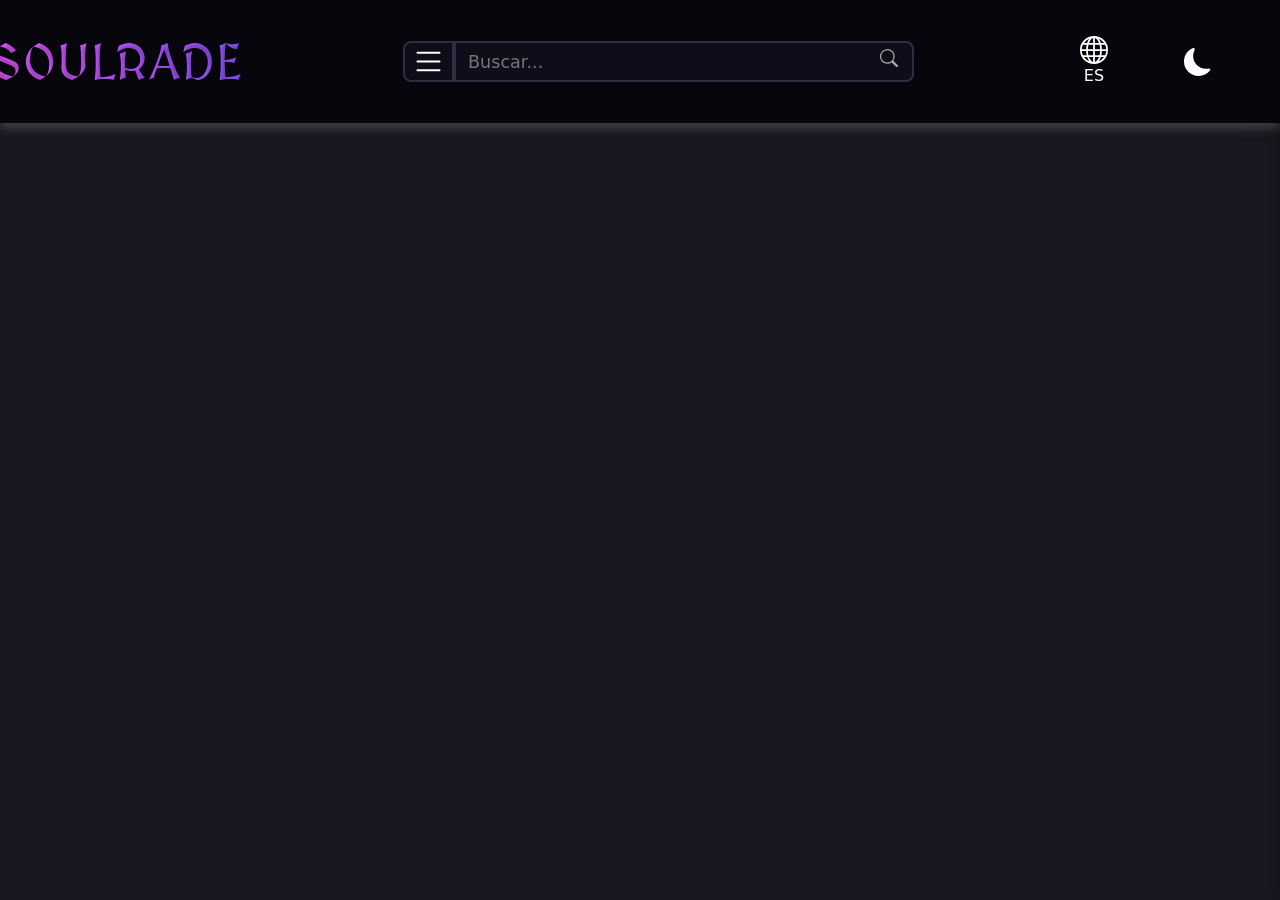
==== index.html @ 67718c6d "Creacion del Navbar" ====
<!DOCTYPE html>
<html lang="es" data-theme="dark">
<head>
    <meta charset="UTF-8">
    <meta name="viewport" content="width=device-width, initial-scale=1.0">
    <meta name="description" content="">
    <title>SOULRADE - INICIO</title>
    <link rel="preconnect" href="https://fonts.googleapis.com">
    <link rel="preconnect" href="https://fonts.gstatic.com" crossorigin>
    <link rel="icon" href="assets/logo.png">
    <link href="https://fonts.googleapis.com/css2?family=MedievalSharp&display=swap" rel="stylesheet">
    <link href="https://cdn.jsdelivr.net/npm/bootstrap@5.3.8/dist/css/bootstrap.min.css" rel="stylesheet">
    <link rel="stylesheet" href="styles/styles.css">
</head>
<body>
    <header> 
        <nav>
            <a href="index.html" class="logo">
                <img src="assets/logo.png" alt="Logo de Soulrade" width="70" height="70">   
                <span class="logo-texto">-</span><span class="logo-texto">SOULRADE</span>
            </a>
            <div class="buscador">
                <li class="menu">
                    <div class="menus-wrapper">
                        <button class="boton-menu" type="button" aria-label="Abrir menú" aria-expanded="false">
                            <svg xmlns="http://www.w3.org/2000/svg" width="35" height="35" color="ffffff" class="bi bi-list" viewBox="0 0 16 16">
                                <path fill-rule="evenodd" d="M2.5 12a.5.5 0 0 1 .5-.5h10a.5.5 0 0 1 0 1H3a.5.5 0 0 1-.5-.5m0-4a.5.5 0 0 1 .5-.5h10a.5.5 0 0 1 0 1H3a.5.5 0 0 1-.5-.5m0-4a.5.5 0 0 1 .5-.5h10a.5.5 0 0 1 0 1H3a.5.5 0 0 1-.5-.5"/>
                            </svg>
                        </button>
                    </div>
                    <ul class="submenu">
                        <li class="submenus">
                            <div class="submenus-wrapper">
                                <a href="#" class="menu-link">Géneros</a>
                                <button class="boton-submenus" aria-label="Abrir submenú">
                                    <svg xmlns="http://www.w3.org/2000/svg" width="20" height="20" fill="currentColor" viewBox="0 0 16 16">
                                        <path fill-rule="evenodd" d="M4.646 1.646a.5.5 0 0 1 .708 0l6 6a.5.5 0 0 1 0 .708l-6 6a.5.5 0 0 1-.708-.708L10.293 8 4.646 2.354a.5.5 0 0 1 0-.708z"/>
                                    </svg>
                                </button>
                            </div>
                            <ul class="submenu">
                                <li><a href="#"> Rock</a></li>
                                <li><a href="#"> Electrónica</a></li>
                                <li><a href="#"> Jazz</a></li>
                                <li><a href="#"> Clásica</a></li>
                                <li><a href="#"> Hip-Hop</a></li>
                                <li><a href="#"> R&amp;B / Soul</a></li>
                                <li><a href="#"> Metal</a></li>
                                <li><a href="#"> Folk / Indie</a></li>
                                <li><a href="#"> Pop Latino</a></li>
                            </ul>
                        </li>
                        <li class="submenus">
                            <div class="submenus-wrapper">
                                <a href="#" class="menu-link">Artistas</a>
                                <button class="boton-submenus" aria-label="Abrir submenú">
                                    <svg xmlns="http://www.w3.org/2000/svg" width="20" height="20" fill="currentColor" viewBox="0 0 16 16">
                                        <path fill-rule="evenodd" d="M4.646 1.646a.5.5 0 0 1 .708 0l6 6a.5.5 0 0 1 0 .708l-6 6a.5.5 0 0 1-.708-.708L10.293 8 4.646 2.354a.5.5 0 0 1 0-.708z"/>
                                    </svg>
                                </button>
                            </div>
                            <ul class="submenu">
                                <li><a href="#">Más populares</a></li>
                                <li><a href="#">Nuevos talentos</a></li>
                                <li><a href="#">Internacionales</a></li>
                                <li><a href="#">Artistas locales</a></li>
                                <li><a href="#">Solistas</a></li>
                                <li><a href="#">Bandas</a></li>
                                <li><a href="#">DJs / Productores</a></li>
                            </ul>
                        </li>
                     </ul>
                </li>
                <div class="barra-busqueda">
                    <input type="search" class="barra-busqueda-texto" placeholder="Buscar..." aria-label="Buscar">
                    <button class="barra-busqueda-icono" aria-label="Buscar">
                        <svg xmlns="http://www.w3.org/2000/svg" width="18" height="18" fill="currentColor" viewBox="0 0 16 16">
                            <path d="M11.742 10.344a6.5 6.5 0 1 0-1.397 1.398h-.001q.044.06.098.115l3.85 3.85a1 1 0 0 0 1.415-1.414l-3.85-3.85a1 1 0 0 0-.115-.099zM12 6.5a5.5 5.5 0 1 1-11 0 5.5 5.5 0 0 1 11 0"/>
                        </svg>
                    </button>
                </div>
            </div>
            <div class="botones-funcionales">
                <li>
                    <button class="boton-menu-dif" id="btnIdioma" aria-haspopup="true" aria-expanded="false" aria-label="Cambiar idioma">
                        <svg xmlns="http://www.w3.org/2000/svg" width="28" height="28" fill="currentColor" viewBox="0 0 16 16">
                            <path d="M0 8a8 8 0 1 1 16 0A8 8 0 0 1 0 8m7.5-6.923c-.67.204-1.335.82-1.887 1.855A8 8 0 0 0 5.145 4H7.5zM4.09 4a9.3 9.3 0 0 1 .64-1.539 7 7 0 0 1 .597-.933A7.03 7.03 0 0 0 2.255 4zm-.582 3.5c.03-.877.138-1.718.312-2.5H1.674a7 7 0 0 0-.656 2.5zM4.847 5a12.5 12.5 0 0 0-.338 2.5H7.5V5zM8.5 5v2.5h2.99a12.5 12.5 0 0 0-.337-2.5zM4.51 8.5a12.5 12.5 0 0 0 .337 2.5H7.5V8.5zm3.99 0V11h2.653c.187-.765.306-1.608.338-2.5zM5.145 12q.208.58.468 1.068c.552 1.035 1.218 1.65 1.887 1.855V12zm.182 2.472a7 7 0 0 1-.597-.933A9.3 9.3 0 0 1 4.09 12H2.255a7 7 0 0 0 3.072 2.472M3.82 11a13.7 13.7 0 0 1-.312-2.5h-2.49c.062.89.291 1.733.656 2.5zm6.853 3.472A7 7 0 0 0 13.745 12H11.91a9.3 9.3 0 0 1-.64 1.539 7 7 0 0 1-.597.933M8.5 12v2.923c.67-.204 1.335-.82 1.887-1.855q.26-.487.468-1.068zm3.68-1h2.146c.365-.767.594-1.61.656-2.5h-2.49a13.7 13.7 0 0 1-.312 2.5m2.802-3.5a7 7 0 0 0-.656-2.5H12.18c.174.782.282 1.623.312 2.5zM11.27 2.461c.247.464.462.98.64 1.539h1.835a7 7 0 0 0-3.072-2.472c.218.284.418.598.597.933M10.855 4a8 8 0 0 0-.468-1.068C9.835 1.897 9.17 1.282 8.5 1.077V4z"/>
                        </svg>
                        <span>ES</span>
                    </button>
                    <ul>
                        <li><button data-lang="es">🇦🇷 Español</button></li>
                        <li><button data-lang="en">🇺🇸 English</button></li>
                    </ul>
                </li>

                <button class="boton-menu-dif" id="themeToggle" aria-label="Cambiar tema">
                    <svg class="modo-oscuro" xmlns="http://www.w3.org/2000/svg" width="28" height="28" fill="currentColor" viewBox="0 0 16 16">
                        <path d="M6 .278a.77.77 0 0 1 .08.858 7.2 7.2 0 0 0-.878 3.46c0 4.021 3.278 7.277 7.318 7.277q.792-.001 1.533-.16a.79.79 0 0 1 .81.316.73.73 0 0 1-.031.893A8.35 8.35 0 0 1 8.344 16C3.734 16 0 12.286 0 7.71 0 4.266 2.114 1.312 5.124.06A.75.75 0 0 1 6 .278"/>
                    </svg>
                    <svg class="modo-claro" xmlns="http://www.w3.org/2000/svg" width="28" height="28" fill="currentColor" viewBox="0 0 16 16">
                        <path d="M8 12a4 4 0 1 0 0-8 4 4 0 0 0 0 8M8 0a.5.5 0 0 1 .5.5v2a.5.5 0 0 1-1 0v-2A.5.5 0 0 1 8 0m0 13a.5.5 0 0 1 .5.5v2a.5.5 0 0 1-1 0v-2A.5.5 0 0 1 8 13m8-5a.5.5 0 0 1-.5.5h-2a.5.5 0 0 1 0-1h2a.5.5 0 0 1 .5.5M3 8a.5.5 0 0 1-.5.5h-2a.5.5 0 0 1 0-1h2A.5.5 0 0 1 3 8m10.657-5.657a.5.5 0 0 1 0 .707l-1.414 1.415a.5.5 0 1 1-.707-.708l1.414-1.414a.5.5 0 0 1 .707 0m-9.193 9.193a.5.5 0 0 1 0 .707L3.05 13.657a.5.5 0 0 1-.707-.707l1.414-1.414a.5.5 0 0 1 .707 0m9.193 2.121a.5.5 0 0 1-.707 0l-1.414-1.414a.5.5 0 0 1 .707-.707l1.414 1.414a.5.5 0 0 1 0 .707M4.464 4.465a.5.5 0 0 1-.707 0L2.343 3.05a.5.5 0 1 1 .707-.707l1.414 1.414a.5.5 0 0 1 0 .708"/>
                    </svg>
                </button>

                <li>
                    <button class="boton-menu-dif" id="" aria-haspopup="true" aria-expanded="false" aria-label="Cuenta">    
                        <svg xmlns="http://www.w3.org/2000/svg" width="28" height="28" fill="currentColor" viewBox="0 0 16 16">
                            <path d="M8 8a3 3 0 1 0 0-6 3 3 0 0 0 0 6m2-3a2 2 0 1 1-4 0 2 2 0 0 1 4 0m4 8c0 1-1 1-1 1H3s-1 0-1-1 1-4 6-4 6 3 6 4m-1-.004c-.001-.246-.154-.986-.832-1.664C11.516 10.68 10.029 10 8 10s-3.516.68-4.168 1.332c-.678.678-.83 1.418-.832 1.664z"/>
                        </svg>
                    </button>
                    <ul>
                        <li>
                            <a href="/login" role="menuitem">
                            <svg xmlns="http://www.w3.org/2000/svg" width="15" height="15" fill="currentColor" viewBox="0 0 16 16">
                                <path fill-rule="evenodd" d="M6 3.5a.5.5 0 0 1 .5-.5h8a.5.5 0 0 1 .5.5v9a.5.5 0 0 1-.5.5h-8a.5.5 0 0 1-.5-.5v-2a.5.5 0 0 0-1 0v2A1.5 1.5 0 0 0 6.5 14h8a1.5 1.5 0 0 0 1.5-1.5v-9A1.5 1.5 0 0 0 14.5 2h-8A1.5 1.5 0 0 0 5 3.5v2a.5.5 0 0 0 1 0z"/>
                                <path fill-rule="evenodd" d="M11.854 8.354a.5.5 0 0 0 0-.708l-3-3a.5.5 0 1 0-.708.708L10.293 7.5H1.5a.5.5 0 0 0 0 1h8.793l-2.147 2.146a.5.5 0 0 0 .708.708z"/>
                            </svg>
                            Iniciar sesión
                            </a>
                        </li>
                        <li>
                            <a href="/register" role="menuitem">
                                <svg xmlns="http://www.w3.org/2000/svg" width="15" height="15" fill="currentColor" viewBox="0 0 16 16">
                                    <path d="M6 8a3 3 0 1 0 0-6 3 3 0 0 0 0 6m2-3a2 2 0 1 1-4 0 2 2 0 0 1 4 0m4 8c0 1-1 1-1 1H1s-1 0-1-1 1-4 6-4 6 3 6 4m-1-.004c-.001-.246-.154-.986-.832-1.664C9.516 10.68 8.029 10 6 10s-3.516.68-4.168 1.332c-.678.678-.83 1.418-.832 1.664z"/>
                                    <path fill-rule="evenodd" d="M13.5 5a.5.5 0 0 1 .5.5V7h1.5a.5.5 0 0 1 0 1H14v1.5a.5.5 0 0 1-1 0V8h-1.5a.5.5 0 0 1 0-1H13V5.5a.5.5 0 0 1 .5-.5"/>
                                </svg>
                                Registrarse
                            </a>
                        </li>
                    </ul>
                </li>
                <button class="boton-hamburgueza" type="button" aria-label="Abrir menú" aria-expanded="false">
                    <svg xmlns="http://www.w3.org/2000/svg" width="35" height="35" class="bi bi-list" viewBox="0 0 16 16">
                        <path fill-rule="evenodd" d="M2.5 12a.5.5 0 0 1 .5-.5h10a.5.5 0 0 1 0 1H3a.5.5 0 0 1-.5-.5m0-4a.5.5 0 0 1 .5-.5h10a.5.5 0 0 1 0 1H3a.5.5 0 0 1-.5-.5m0-4a.5.5 0 0 1 .5-.5h10a.5.5 0 0 1 0 1H3a.5.5 0 0 1-.5-.5"/>
                    </svg>
                </button>
            </div>
        </nav>
    </header>
    <div class="menu-hamburgueza-overlay" id="mobileOverlay"></div>
    <div class="menu-hamburgueza" id="mobileMenu">
        <!-- Cabecera del panel -->
        <div class="menu-hamburgueza-header">
            <a href="index.html" class="logo" style="gap:0.8rem;">
                <img src="assets/logo.png" alt="Logo de Soulrade" width="40" height="40">
                <span class="logo-texto" style="font-size:28px;">SOULRADE</span>
            </a>
            <button class="boton-cerrar mobile-close-btn" aria-label="Cerrar menú">
                <svg xmlns="http://www.w3.org/2000/svg" width="22" height="22" fill="currentColor" viewBox="0 0 16 16">
                    <path d="M2.146 2.854a.5.5 0 1 1 .708-.708L8 7.293l5.146-5.147a.5.5 0 0 1 .708.708L8.707 8l5.147 5.146a.5.5 0 0 1-.708.708L8 8.707l-5.146 5.147a.5.5 0 0 1-.708-.708L7.293 8z"/>
                </svg>
            </button>
        </div>

        <!-- Buscador -->
        <div class="menu-hamburgueza-buscador">
            <input type="search" class="barra-busqueda-texto" placeholder="Buscar..." aria-label="Buscar" style="border-radius:8px; width:100%;">
            <button class="barra-busqueda-icono" aria-label="Buscar" style="right:10px; top:50%; transform:translateY(-50%);">
                <svg xmlns="http://www.w3.org/2000/svg" width="18" height="18" fill="currentColor" viewBox="0 0 16 16">
                    <path d="M11.742 10.344a6.5 6.5 0 1 0-1.397 1.398h-.001q.044.06.098.115l3.85 3.85a1 1 0 0 0 1.415-1.414l-3.85-3.85a1 1 0 0 0-.115-.099zM12 6.5a5.5 5.5 0 1 1-11 0 5.5 5.5 0 0 1 11 0"/>
                </svg>
            </button>
        </div>

        <!-- Navegación principal -->
        <ul class="menu-hamburgueza-links">
            <!-- Géneros -->
            <li class="submenus-hamburgueza">
                <div class="submenus-hamburgueza-wrapper">
                    <a href="#" class="menu-hamburgueza-link">Géneros</a>
                    <button class="boton-submenus-hamburgueza" aria-label="Abrir submenú">
                        <svg xmlns="http://www.w3.org/2000/svg" width="18" height="18" fill="currentColor" viewBox="0 0 16 16">
                            <path fill-rule="evenodd" d="M4.646 1.646a.5.5 0 0 1 .708 0l6 6a.5.5 0 0 1 0 .708l-6 6a.5.5 0 0 1-.708-.708L10.293 8 4.646 2.354a.5.5 0 0 1 0-.708z"/>
                        </svg>
                    </button>
                </div>
                <ul class="submenu-hamburgueza">
                    <li><a href="#">Rock</a></li>
                    <li><a href="#">Electrónica</a></li>
                    <li><a href="#">Jazz</a></li>
                    <li><a href="#">Clásica</a></li>
                    <li><a href="#">Hip-Hop</a></li>
                    <li><a href="#">R&amp;B / Soul</a></li>
                    <li><a href="#">Metal</a></li>
                    <li><a href="#">Folk / Indie</a></li>
                    <li><a href="#">Pop Latino</a></li>
                </ul>
            </li>
            <!-- Artistas -->
            <li class="submenus-hamburgueza">
                <div class="submenus-hamburgueza-wrapper">
                    <a href="#" class="menu-hamburgueza-link">Artistas</a>
                    <button class="boton-submenus-hamburgueza" aria-label="Abrir submenú">
                        <svg xmlns="http://www.w3.org/2000/svg" width="18" height="18" fill="currentColor" viewBox="0 0 16 16">
                            <path fill-rule="evenodd" d="M4.646 1.646a.5.5 0 0 1 .708 0l6 6a.5.5 0 0 1 0 .708l-6 6a.5.5 0 0 1-.708-.708L10.293 8 4.646 2.354a.5.5 0 0 1 0-.708z"/>
                        </svg>
                    </button>
                </div>
                <ul class="submenu-hamburgueza">
                    <li><a href="#">Más populares</a></li>
                    <li><a href="#">Nuevos talentos</a></li>
                    <li><a href="#">Internacionales</a></li>
                    <li><a href="#">Artistas locales</a></li>
                    <li><a href="#">Solistas</a></li>
                    <li><a href="#">Bandas</a></li>
                    <li><a href="#">DJs / Productores</a></li>
                </ul>
            </li>
        </ul>

        <!-- Pie: idioma, tema, cuenta -->
        <div class="menu-hamburgueza-footer">
            <div class="menu-hamburgueza-footer-fila">
                <!-- Idioma -->
                <div class="hb-footer-grupo submenus-hamburgueza">
                    <button class="hb-footer-btn boton-submenus-hamburgueza" aria-label="Cambiar idioma">
                        <svg xmlns="http://www.w3.org/2000/svg" width="20" height="20" fill="currentColor" viewBox="0 0 16 16">
                            <path d="M0 8a8 8 0 1 1 16 0A8 8 0 0 1 0 8m7.5-6.923c-.67.204-1.335.82-1.887 1.855A8 8 0 0 0 5.145 4H7.5zM4.09 4a9.3 9.3 0 0 1 .64-1.539 7 7 0 0 1 .597-.933A7.03 7.03 0 0 0 2.255 4zm-.582 3.5c.03-.877.138-1.718.312-2.5H1.674a7 7 0 0 0-.656 2.5zM4.847 5a12.5 12.5 0 0 0-.338 2.5H7.5V5zM8.5 5v2.5h2.99a12.5 12.5 0 0 0-.337-2.5zM4.51 8.5a12.5 12.5 0 0 0 .337 2.5H7.5V8.5zm3.99 0V11h2.653c.187-.765.306-1.608.338-2.5zM5.145 12q.208.58.468 1.068c.552 1.035 1.218 1.65 1.887 1.855V12zm.182 2.472a7 7 0 0 1-.597-.933A9.3 9.3 0 0 1 4.09 12H2.255a7 7 0 0 0 3.072 2.472M3.82 11a13.7 13.7 0 0 1-.312-2.5h-2.49c.062.89.291 1.733.656 2.5zm6.853 3.472A7 7 0 0 0 13.745 12H11.91a9.3 9.3 0 0 1-.64 1.539 7 7 0 0 1-.597.933M8.5 12v2.923c.67-.204 1.335-.82 1.887-1.855q.26-.487.468-1.068zm3.68-1h2.146c.365-.767.594-1.61.656-2.5h-2.49a13.7 13.7 0 0 1-.312 2.5m2.802-3.5a7 7 0 0 0-.656-2.5H12.18c.174.782.282 1.623.312 2.5zM11.27 2.461c.247.464.462.98.64 1.539h1.835a7 7 0 0 0-3.072-2.472c.218.284.418.598.597.933M10.855 4a8 8 0 0 0-.468-1.068C9.835 1.897 9.17 1.282 8.5 1.077V4z"/>
                        </svg>
                        <span class="hb-footer-label">ES</span>
                    </button>
                    <ul class="submenu-hamburgueza submenu-hamburgueza-footer">
                        <li><button data-lang="es">🇦🇷 Español</button></li>
                        <li><button data-lang="en">🇺🇸 English</button></li>
                    </ul>
                </div>
                <!-- Tema -->
                <button class="hb-footer-btn boton-menu-dif" id="themeToggleMobile" aria-label="Cambiar tema">
                    <svg class="modo-oscuro" xmlns="http://www.w3.org/2000/svg" width="22" height="22" fill="currentColor" viewBox="0 0 16 16">
                        <path d="M6 .278a.77.77 0 0 1 .08.858 7.2 7.2 0 0 0-.878 3.46c0 4.021 3.278 7.277 7.318 7.277q.792-.001 1.533-.16a.79.79 0 0 1 .81.316.73.73 0 0 1-.031.893A8.35 8.35 0 0 1 8.344 16C3.734 16 0 12.286 0 7.71 0 4.266 2.114 1.312 5.124.06A.75.75 0 0 1 6 .278"/>
                    </svg>
                    <svg class="modo-claro" xmlns="http://www.w3.org/2000/svg" width="22" height="22" fill="currentColor" viewBox="0 0 16 16">
                        <path d="M8 12a4 4 0 1 0 0-8 4 4 0 0 0 0 8M8 0a.5.5 0 0 1 .5.5v2a.5.5 0 0 1-1 0v-2A.5.5 0 0 1 8 0m0 13a.5.5 0 0 1 .5.5v2a.5.5 0 0 1-1 0v-2A.5.5 0 0 1 8 13m8-5a.5.5 0 0 1-.5.5h-2a.5.5 0 0 1 0-1h2a.5.5 0 0 1 .5.5M3 8a.5.5 0 0 1-.5.5h-2a.5.5 0 0 1 0-1h2A.5.5 0 0 1 3 8m10.657-5.657a.5.5 0 0 1 0 .707l-1.414 1.415a.5.5 0 1 1-.707-.708l1.414-1.414a.5.5 0 0 1 .707 0m-9.193 9.193a.5.5 0 0 1 0 .707L3.05 13.657a.5.5 0 0 1-.707-.707l1.414-1.414a.5.5 0 0 1 .707 0m9.193 2.121a.5.5 0 0 1-.707 0l-1.414-1.414a.5.5 0 0 1 .707-.707l1.414 1.414a.5.5 0 0 1 0 .707M4.464 4.465a.5.5 0 0 1-.707 0L2.343 3.05a.5.5 0 1 1 .707-.707l1.414 1.414a.5.5 0 0 1 0 .708"/>
                    </svg>
                    <span class="hb-footer-label">Tema</span>
                </button>
                <!-- Cuenta -->
                <div class="hb-footer-grupo submenus-hamburgueza">
                    <button class="hb-footer-btn boton-submenus-hamburgueza" aria-label="Cuenta">
                        <svg xmlns="http://www.w3.org/2000/svg" width="22" height="22" fill="currentColor" viewBox="0 0 16 16">
                            <path d="M8 8a3 3 0 1 0 0-6 3 3 0 0 0 0 6m2-3a2 2 0 1 1-4 0 2 2 0 0 1 4 0m4 8c0 1-1 1-1 1H3s-1 0-1-1 1-4 6-4 6 3 6 4m-1-.004c-.001-.246-.154-.986-.832-1.664C11.516 10.68 10.029 10 8 10s-3.516.68-4.168 1.332c-.678.678-.83 1.418-.832 1.664z"/>
                        </svg>
                        <span class="hb-footer-label">Cuenta</span>
                    </button>
                    <ul class="submenu-hamburgueza submenu-hamburgueza-footer">
                        <li><a href="/login">
                            <svg xmlns="http://www.w3.org/2000/svg" width="14" height="14" fill="currentColor" viewBox="0 0 16 16">
                                <path fill-rule="evenodd" d="M6 3.5a.5.5 0 0 1 .5-.5h8a.5.5 0 0 1 .5.5v9a.5.5 0 0 1-.5.5h-8a.5.5 0 0 1-.5-.5v-2a.5.5 0 0 0-1 0v2A1.5 1.5 0 0 0 6.5 14h8a1.5 1.5 0 0 0 1.5-1.5v-9A1.5 1.5 0 0 0 14.5 2h-8A1.5 1.5 0 0 0 5 3.5v2a.5.5 0 0 0 1 0z"/>
                                <path fill-rule="evenodd" d="M11.854 8.354a.5.5 0 0 0 0-.708l-3-3a.5.5 0 1 0-.708.708L10.293 7.5H1.5a.5.5 0 0 0 0 1h8.793l-2.147 2.146a.5.5 0 0 0 .708.708z"/>
                            </svg> Iniciar sesión
                        </a></li>
                        <li><a href="/register">
                            <svg xmlns="http://www.w3.org/2000/svg" width="14" height="14" fill="currentColor" viewBox="0 0 16 16">
                                <path d="M6 8a3 3 0 1 0 0-6 3 3 0 0 0 0 6m2-3a2 2 0 1 1-4 0 2 2 0 0 1 4 0m4 8c0 1-1 1-1 1H1s-1 0-1-1 1-4 6-4 6 3 6 4m-1-.004c-.001-.246-.154-.986-.832-1.664C9.516 10.68 8.029 10 6 10s-3.516.68-4.168 1.332c-.678.678-.83 1.418-.832 1.664z"/>
                                <path fill-rule="evenodd" d="M13.5 5a.5.5 0 0 1 .5.5V7h1.5a.5.5 0 0 1 0 1H14v1.5a.5.5 0 0 1-1 0V8h-1.5a.5.5 0 0 1 0-1H13V5.5a.5.5 0 0 1 .5-.5"/>
                            </svg> Registrarse
                        </a></li>
                    </ul>
                </div>
            </div>
        </div>
    </div>
<script src="https://cdn.jsdelivr.net/npm/bootstrap@5.3.8/dist/js/bootstrap.bundle.min.js"></script>
<script>
        // ── Menú hamburguesa ──
        const togglerBtn = document.querySelector('.boton-hamburgueza');
        const mobileMenu = document.getElementById('mobileMenu');
        const mobileOverlay = document.getElementById('mobileOverlay');
        const closeBtn = document.querySelector('.boton-cerrar');

        function openMenu() {
            mobileMenu.classList.add('show');
            mobileOverlay.classList.add('show');
            togglerBtn.setAttribute('aria-expanded', 'true');
            document.body.style.overflow = 'hidden';
        }

        function closeMenu() {
            mobileMenu.classList.remove('show');
            mobileOverlay.classList.remove('show');
            togglerBtn.setAttribute('aria-expanded', 'false');
            document.body.style.overflow = '';
            document.querySelectorAll('.submenus-hamburgueza').forEach(item => item.classList.remove('active'));
        }

        togglerBtn.addEventListener('click', () => mobileMenu.classList.contains('show') ? closeMenu() : openMenu());
        closeBtn.addEventListener('click', closeMenu);
        mobileOverlay.addEventListener('click', closeMenu);

        // ── Submenús del panel hamburguesa (independiente del desktop) ──
        document.querySelectorAll('#mobileMenu .boton-submenus-hamburgueza').forEach(function(btn) {
            btn.addEventListener('click', function(e) {
                e.preventDefault();
                e.stopPropagation();
                const parentLi = this.closest('.submenus-hamburgueza');
                if (!parentLi) return;
                const isActive = parentLi.classList.contains('active');
                if (parentLi.parentElement) {
                    parentLi.parentElement.querySelectorAll(':scope > .submenus-hamburgueza').forEach(sib => {
                        if (sib !== parentLi) {
                            sib.classList.remove('active');
                            const sibSvg = sib.querySelector('.boton-submenus-hamburgueza svg');
                            if (sibSvg) sibSvg.style.transform = '';
                        }
                    });
                }
                parentLi.classList.toggle('active', !isActive);
                const svg = this.querySelector('svg');
                if (svg) svg.style.transform = isActive ? '' : 'rotate(90deg)';
            });
        });
    // Cambio de iconos
    const themeToggle = document.getElementById('themeToggle');
    const html = document.documentElement;
    const iconLuna = themeToggle.querySelector('.modo-oscuro');
    const iconSol = themeToggle.querySelector('.modo-claro');
    
    function aplicarTema(tema, animar = false) {
        html.setAttribute('data-theme', tema);
        localStorage.setItem('tema', tema);

        const iconoSaliente = tema === 'light' ? iconLuna : iconSol;
        const iconoEntrante = tema === 'light' ? iconSol : iconLuna;

        if (animar) {
            // Ícono saliente: gira y desaparece
            iconoSaliente.style.transition = 'transform 0.4s ease, opacity 0.3s ease';
            iconoSaliente.style.transform = 'rotate(360deg)';
            iconoSaliente.style.opacity = '0';

            setTimeout(() => {
                iconoSaliente.style.display = 'none';
                iconoSaliente.style.transform = 'rotate(0deg)';

                // Ícono entrante: aparece girando
                iconoEntrante.style.display = 'block';
                iconoEntrante.style.transition = 'none';
                iconoEntrante.style.transform = 'rotate(-360deg)';
                iconoEntrante.style.opacity = '0';

                requestAnimationFrame(() => {
                    requestAnimationFrame(() => {
                        iconoEntrante.style.transition = 'transform 0.4s ease, opacity 0.3s ease';
                        iconoEntrante.style.transform = 'rotate(0deg)';
                        iconoEntrante.style.opacity = '1';
                    });
                });
            }, 400);

        } else {
            // Sin animación (carga inicial)
            iconoSaliente.style.display = 'none';
            iconoEntrante.style.display = 'block';
            iconoEntrante.style.opacity = '1';
        }
    }

    
    themeToggle.addEventListener('click', function () {
        const temaActual = html.getAttribute('data-theme');
        aplicarTema(temaActual === 'dark' ? 'light' : 'dark', true);
    });

    // ── Menú principal (boton-menu abre/cierra el ul.submenu hijo) ──
    const botonMenu = document.querySelector('.boton-menu');
    const menuPrincipal = botonMenu?.closest('.menu')?.querySelector(':scope > ul.submenu');

    if (botonMenu && menuPrincipal) {
        botonMenu.addEventListener('click', function (e) {
            e.stopPropagation();
            const isOpen = menuPrincipal.classList.toggle('open');
            botonMenu.setAttribute('aria-expanded', isOpen);
        });

        // Cerrar al hacer clic fuera
        document.addEventListener('click', function (e) {
            if (!botonMenu.closest('.menu').contains(e.target)) {
                menuPrincipal.classList.remove('open');
                botonMenu.setAttribute('aria-expanded', 'false');
            }
        });
    }

    // ── Submenús anidados (boton-submenus despliega su ul.submenu hermano) ──
    document.querySelectorAll('.boton-submenus').forEach(function (button) {
        button.addEventListener('click', function (e) {
            e.preventDefault();
            e.stopPropagation();

            const parentLi = this.closest('.submenus');
            if (!parentLi) return;

            const isActive = parentLi.classList.contains('active');

            // Cerrar hermanos del mismo nivel
            const siblings = Array.from(parentLi.parentElement.children).filter(
                function (child) { return child !== parentLi && child.classList.contains('submenus'); }
            );
            siblings.forEach(function (sib) {
                sib.classList.remove('active');
                const sibIcon = sib.querySelector('.boton-submenus svg');
                if (sibIcon) sibIcon.style.transform = 'rotate(0deg)';
            });

            // Toggle actual
            parentLi.classList.toggle('active', !isActive);

            const icon = this.querySelector('svg');
            if (icon) icon.style.transform = isActive ? 'rotate(0deg)' : 'rotate(90deg)';
        });
    });
</script>
</body>
</html>
---- styles/styles.css ----
html {
    scroll-behavior: smooth;
}

body {
    background-color: #181821;
    letter-spacing: 1px;
    text-shadow: 2px 2px 4px rgba(0,0,0,0.3);
}

[data-theme="light"] body{
    background-color: #f0eef7;
}

header {
    background-color: #06060c;
    padding: 1.5rem;
    width: 100%;
    position: fixed;
    top: 0;
    z-index: 1000;
    box-shadow: 0 6px 8px #3e3e3e;
}

[data-theme="light"] header{
    background-color: #0b0615;
    box-shadow: 0 6px 16px rgba(0, 0, 0, 0.4);
}

nav {
    display: flex;
    justify-content: center;
    align-items: center;
    gap: 10rem;
}

.logo {
    display: flex;
    gap: 1.5rem;
    text-decoration: none;
    transition: transform 0.5s;
}

.logo img {
    transition: transform 0.5s;
}   

.logo:hover img {
    transform: scale(1.25) rotate(20deg);
}

.logo-texto {
    font-family: "MedievalSharp", cursive;
    font-size: 50px;
    font-weight: 300;
    background: linear-gradient(90deg, #e757ff, #8c52ff);
    background-clip: text;
    -webkit-background-clip: text;
    color: transparent;
    -webkit-text-fill-color: transparent;
    transition: transform 0.5s;
}

.logo:hover .logo-texto {
    transform: scale(1.05);
}

.buscador{
    display: flex;
}

.boton-menu {
    fill: #ffffff;
    border-radius: 8px 0 0 8px;
    border: 2px solid #2e2e40;
    background-color: #0e0e1a;
    transition: fill 0.3s, background 0.3s;
}

[data-theme="light"] .boton-menu{
    fill: #8c52ff;
    border: 2px solid #d4c5f7;
    background-color: #faf8ff;
}

.boton-menu:hover {
    fill: #e757ff;
    background: #e757ff14;
}

[data-theme="light"] .boton-menu:hover{
    fill: #e757ff;
    background-color: #c3c2c6;
}

li.menu {
    list-style: none;
    position: relative;
}

ul.submenu {
    display: none;
    list-style: none;
    padding: 0;
    margin: 0;
    position: absolute;
    top: calc(100% + 0.5rem);
    min-width: 220px;
    background-color: #0e0e1a;
    border: 1px solid #1e1e30;
    border-radius: 10px;
}

[data-theme="light"] ul.submenu{
    background-color: #ffffff;
    border: 1px solid #d4c5f7;
    box-shadow: 0 8px 24px rgba(140, 82, 255, 0.1);
}

li.menu > ul.submenu.open {
    display: block;
}

li.submenus.active > ul.submenu {
    display: block;
    position: static;
    border-radius: 0;
    background-color: #0b0b17;
    border-top: 1px solid #1e1e30;
}

[data-theme="light"] li.submenus.active > ul.submenu{
    background-color: #faf8ff;
    border: 1px solid #d4c5f7;
}

.submenus-wrapper {
    display: flex;
    justify-content: space-between;
}

.menu-link {
    padding: 0.85rem 1.25rem;
    color: #ffffff;
    text-decoration: none;
    font-weight: 600;
    letter-spacing: 0.5px;
    flex: 1;
}

[data-theme="light"] .menu-link{
    color: #2d1b5e;
    background-color: transparent;
}

.boton-submenus {
    background: transparent;
    border: none;
    color: #aaaaaa;
    padding: 0.85rem 1rem;
    transition: color 0.3s, background 0.3s;
}

[data-theme="light"] .boton-submenus{
    color: #8c52ff;
}

.menu-link:hover, .boton-submenus:hover{
    color: #e757ff;
    background-color: #8c52ff1f;
}

.boton-submenus svg {
    transition: transform 0.3s ease;
}

li.submenus.active > .submenus-wrapper .boton-submenus svg {
    transform: rotate(90deg);
}

li.submenus > ul.submenu > li > a {
    display: block;
    padding: 0.65rem 0.75rem;
    color: #cccccc;
    text-decoration: none;
    font-size: 0.85rem;
    font-weight: 500;
    border-left: 3px solid transparent;
    transition: all 0.25s ease;
}

[data-theme="light"] li.submenus > ul.submenu > li > a {
    color: #4a3570;
}

li.submenus > ul.submenu > li > a:hover {
    background: #8c52ff1f;
    border-left-color: #8c52ff;
    color: #e757ff;
    padding-left: 1.25rem;
}

li.menu:has(+ .barra-busqueda .barra-busqueda-texto:focus) .boton-menu {
    border-color: #8c52ff;
}

.barra-busqueda-texto {
    width: 100%;
    height: 41px;
    font-size: 1.1rem;
    padding-right: 45px;
    padding-left: 12px;
    border-radius: 0 8px 8px 0;
    border: 2px solid #2e2e40;
    background-color: #0e0e1a;
    color: #ffffff;
    outline: none;
    transition: border-color 0.3s;
}

[data-theme="light"] .barra-busqueda-texto {
    border: 2px solid #d4c5f7;
    background-color: #faf8ff;
    color: #1a0a3d;
}

.barra-busqueda {
    position: relative;
    display: flex;
    flex: 1;
    min-width: 200px;
    max-width: 460px;
    width: 600px;
}

.barra-busqueda-texto:focus {
    border-color: #8c52ff;
}

.barra-busqueda-icono {
    position: absolute;
    top: 50%;
    transform: translateY(-65%);
    right: 10px;
    background: none;
    border: none;
    color: #aaaaaa;
    transition: transform 0.3s;
}

.barra-busqueda-icono:hover {
    transform: translateY(-65%) scale(1.4) rotate(-15deg);
}

.boton-menu-dif{
    border: none;
    background: transparent;
    color: #ffffff;
}

.boton-menu-dif svg{
    transition: transform 0.3s;
}

.boton-menu-dif svg:hover{
    transform: scale(1.2);
}

[data-theme="light"] .boton-menu-dif{
    color: #5c2dbd;
    transition: transform 0.3s;
}

[data-theme="light"] .boton-menu-dif:hover{
    color: #ff3adb;
    transform: scale(1.2);
}

[data-theme="light"] .boton-menu:hover {
    fill: #ff3adb;
    background-color: #c3c2c6;  
}

[data-theme="light"] .menu-link:hover,
[data-theme="light"] .boton-submenus:hover {
    color: #ff3adb;
    background: #ff3adb14;
}

[data-theme="light"] li.submenus > ul.submenu > li > a:hover {
    background: rgba(255, 58, 219, 0.1);
    border-left-color: #ff3adb;
    color: #ff3adb;
}

[data-theme="light"] .botones-funcionales ul li a:hover,
[data-theme="light"] .botones-funcionales ul li button:hover {
    background: rgba(255, 58, 219, 0.1);
    border-left-color: #ff3adb;
    color: #ff3adb;
}


.botones-funcionales{
    display: flex;
    justify-content: center;
    align-items: center;
    gap: 4rem;
    list-style: none;
}

.botones-funcionales {
    display: flex;
    list-style: none;
    gap: 4rem;
}

.botones-funcionales li {
    position: relative;
}

.botones-funcionales ul {
    position: absolute;
    background: #0e0e1a;
    list-style: none;
    padding: 0;
    min-width: 150px;
    visibility: hidden;
    transform: translateY(-10px);
    transition: all 0.3s ease;
    z-index: 1000;
    border-radius: 8px;
    top: 150%;
}

[data-theme="light"] .botones-funcionales ul {
    background: #ffffff;
    border: 1px solid #d4c5f7;
    box-shadow: 0 8px 24px rgba(140, 82, 255, 0.1);
}

.botones-funcionales > li:hover > ul {
    visibility: visible;
    transform: translateY(0);
}


.botones-funcionales ul li a, .botones-funcionales ul li button{
    background-color: transparent;
    border: none;
    display: block;
    padding: 0.8rem;
    color: #cccccc;
    font-weight: 700;
    font-size: 2.5rem;
    text-decoration: none;
    font-size: 0.8rem;
    border-left: 3px solid transparent;
    transition: all 0.25s ease;
}

[data-theme="light"] .botones-funcionales ul li a,
[data-theme="light"] .botones-funcionales ul li button {
    color: #4a3570;
}

.botones-funcionales ul li a:hover, .botones-funcionales ul li button:hover {
    background: rgba(140, 82, 255, 0.12);
    border-left-color: #8c52ff;
    color: #e757ff;
    padding-left: 1.25rem;
}

.modo-claro { 
    display: none; 
}

.modo-oscuro { 
    display: block; 
}

#themeToggle .modo-oscuro {
    display: block;
    transition: transform 0.5s ease, opacity 0.3s ease;
}

#themeToggle .modo-claro {
    display: none;
    transition: transform 0.5s ease, opacity 0.3s ease;
}

body, header, ul.submenu, .barra-busqueda-texto, .boton-menu, .menu-link, .boton-menu-dif {
    transition: background-color 0.4s ease, color 0.4s ease, border-color 0.4s ease, box-shadow 0.4s ease;
}

/* ── Panel hamburguesa ── */
.menu-hamburgueza {
    position: fixed;
    top: 0;
    right: -320px;
    width: 300px;
    height: 100%;
    background: #0e0e1a;
    border-left: 1px solid #1e1e30;
    display: flex;
    flex-direction: column;
    transition: right 0.3s ease;
    z-index: 1050;
    box-shadow: -8px 0 32px rgba(0,0,0,0.6);
}

[data-theme="light"] .menu-hamburgueza {
    background: #ffffff;
    border-left: 1px solid #d4c5f7;
    box-shadow: -8px 0 32px rgba(140, 82, 255, 0.15);
}

.menu-hamburgueza.show {
    right: 0;
}

/* Cabecera */
.menu-hamburgueza-header {
    display: flex;
    align-items: center;
    justify-content: space-between;
    padding: 1.2rem 1.2rem 1rem;
    border-bottom: 1px solid #1e1e30;
    flex-shrink: 0;
}

[data-theme="light"] .menu-hamburgueza-header {
    border-bottom-color: #d4c5f7;
}

.boton-cerrar {
    background: transparent;
    border: none;
    color: #aaaaaa;
    padding: 0.3rem;
    border-radius: 6px;
    transition: color 0.3s, transform 0.3s, background 0.3s;
    cursor: pointer;
}

.boton-cerrar:hover {
    color: #e757ff;
    background: #8c52ff1f;
    transform: scale(1.15) rotate(90deg);
}

[data-theme="light"] .boton-cerrar { color: #8c52ff; }
[data-theme="light"] .boton-cerrar:hover { color: #ff3adb; background: #ff3adb14; }

/* Buscador */
.menu-hamburgueza-buscador {
    position: relative;
    padding: 0.9rem 1.2rem;
    border-bottom: 1px solid #1e1e30;
    flex-shrink: 0;
}

[data-theme="light"] .menu-hamburgueza-buscador { border-bottom-color: #d4c5f7; }

/* Links nav */
.menu-hamburgueza-links {
    flex: 1;
    list-style: none;
    padding: 0.5rem 0;
    margin: 0;
    overflow-y: auto;
}

.menu-hamburgueza-links::-webkit-scrollbar { width: 4px; }
.menu-hamburgueza-links::-webkit-scrollbar-thumb { background: #2e2e40; border-radius: 4px; }
[data-theme="light"] .menu-hamburgueza-links::-webkit-scrollbar-thumb { background: #d4c5f7; }

.submenus-hamburgueza-wrapper {
    display: flex;
    align-items: stretch;
}

.menu-hamburgueza-link {
    display: block;
    flex: 1;
    padding: 0.9rem 1.2rem;
    color: #e0e0e0;
    text-decoration: none;
    font-weight: 600;
    letter-spacing: 0.4px;
    border-left: 3px solid transparent;
    transition: all 0.25s ease;
}

[data-theme="light"] .menu-hamburgueza-link { color: #2d1b5e; }

.menu-hamburgueza-link:hover {
    color: #e757ff;
    background: #8c52ff1f;
    border-left-color: #8c52ff;
    padding-left: 1.5rem;
}

[data-theme="light"] .menu-hamburgueza-link:hover { color: #ff3adb; background: #ff3adb14; border-left-color: #ff3adb; }

.boton-submenus-hamburgueza {
    background: transparent;
    border: none;
    color: #888888;
    padding: 0 1rem;
    cursor: pointer;
    transition: color 0.25s, background 0.25s;
}

[data-theme="light"] .boton-submenus-hamburgueza { color: #8c52ff; }

.boton-submenus-hamburgueza:hover { color: #e757ff; background: #8c52ff1f; }
[data-theme="light"] .boton-submenus-hamburgueza:hover { color: #ff3adb; background: #ff3adb14; }

.boton-submenus-hamburgueza svg { transition: transform 0.3s ease; }

/* Submenús dentro del panel */
.submenu-hamburgueza {
    display: none;
    list-style: none;
    padding: 0;
    margin: 0;
    background: #0b0b17;
    border-top: 1px solid #1e1e30;
}

[data-theme="light"] .submenu-hamburgueza { background: #faf8ff; border-top-color: #d4c5f7; }

.submenus-hamburgueza.active > .submenu-hamburgueza { display: block; }

.submenu-hamburgueza li a,
.submenu-hamburgueza li button {
    display: flex;
    align-items: center;
    gap: 0.5rem;
    width: 100%;
    padding: 0.6rem 1.6rem;
    color: #aaaaaa;
    text-decoration: none;
    font-size: 0.85rem;
    font-weight: 500;
    border: none;
    background: transparent;
    border-left: 3px solid transparent;
    transition: all 0.25s ease;
    cursor: pointer;
}

[data-theme="light"] .submenu-hamburgueza li a,
[data-theme="light"] .submenu-hamburgueza li button { color: #4a3570; }

.submenu-hamburgueza li a:hover,
.submenu-hamburgueza li button:hover {
    color: #e757ff;
    background: #8c52ff1f;
    border-left-color: #8c52ff;
    padding-left: 2rem;
}

[data-theme="light"] .submenu-hamburgueza li a:hover,
[data-theme="light"] .submenu-hamburgueza li button:hover { color: #ff3adb; background: #ff3adb14; border-left-color: #ff3adb; }

/* Pie del panel */
.menu-hamburgueza-footer {
    border-top: 1px solid #1e1e30;
    padding: 0.8rem 1.2rem;
    flex-shrink: 0;
}

[data-theme="light"] .menu-hamburgueza-footer { border-top-color: #d4c5f7; }

.menu-hamburgueza-footer-fila {
    display: flex;
    align-items: center;
    justify-content: space-around;
    gap: 0.5rem;
    position: relative;
}

.hb-footer-grupo { position: relative; }

.hb-footer-btn {
    display: flex;
    flex-direction: column;
    align-items: center;
    gap: 0.25rem;
    background: transparent;
    border: none;
    color: #aaaaaa;
    cursor: pointer;
    padding: 0.5rem 0.75rem;
    border-radius: 8px;
    transition: color 0.25s, background 0.25s;
}

[data-theme="light"] .hb-footer-btn { color: #8c52ff; }

.hb-footer-btn:hover { color: #e757ff; background: #8c52ff1f; }
[data-theme="light"] .hb-footer-btn:hover { color: #ff3adb; background: #ff3adb14; }

.hb-footer-label {
    font-size: 0.7rem;
    font-weight: 600;
    letter-spacing: 0.5px;
    text-transform: uppercase;
}

/* Submenú footer (se abre hacia arriba) */
.submenu-hamburgueza-footer {
    position: absolute;
    bottom: calc(100% + 0.5rem);
    left: 50%;
    transform: translateX(-50%);
    min-width: 150px;
    background: #0e0e1a;
    border: 1px solid #1e1e30;
    border-radius: 10px;
    z-index: 10;
    box-shadow: 0 -4px 20px rgba(0,0,0,0.4);
}

[data-theme="light"] .submenu-hamburgueza-footer {
    background: #ffffff;
    border-color: #d4c5f7;
    box-shadow: 0 -4px 20px rgba(140, 82, 255, 0.15);
}

.hb-footer-grupo.active > .submenu-hamburgueza-footer { display: block; }
.submenu-hamburgueza-footer { display: none; }

/* Overlay */
.menu-hamburgueza-overlay {
    position: fixed;
    inset: 0;
    background: rgba(0,0,0,0.6);
    backdrop-filter: blur(2px);
    opacity: 0;
    visibility: hidden;
    transition: opacity 0.3s ease;
    z-index: 1040;
}

.menu-hamburgueza-overlay.show {
    opacity: 1;
    visibility: visible;
}

@media (max-width: 971px){
    .nav-menu {
        display: none;
    }

    .boton-hamburgueza {
        display: flex;
    }
}

@media (max-width: 768px) {
    .nav-menu {
        display: none;
    }

    .boton-hamburgueza {
        display: flex;
    }
}
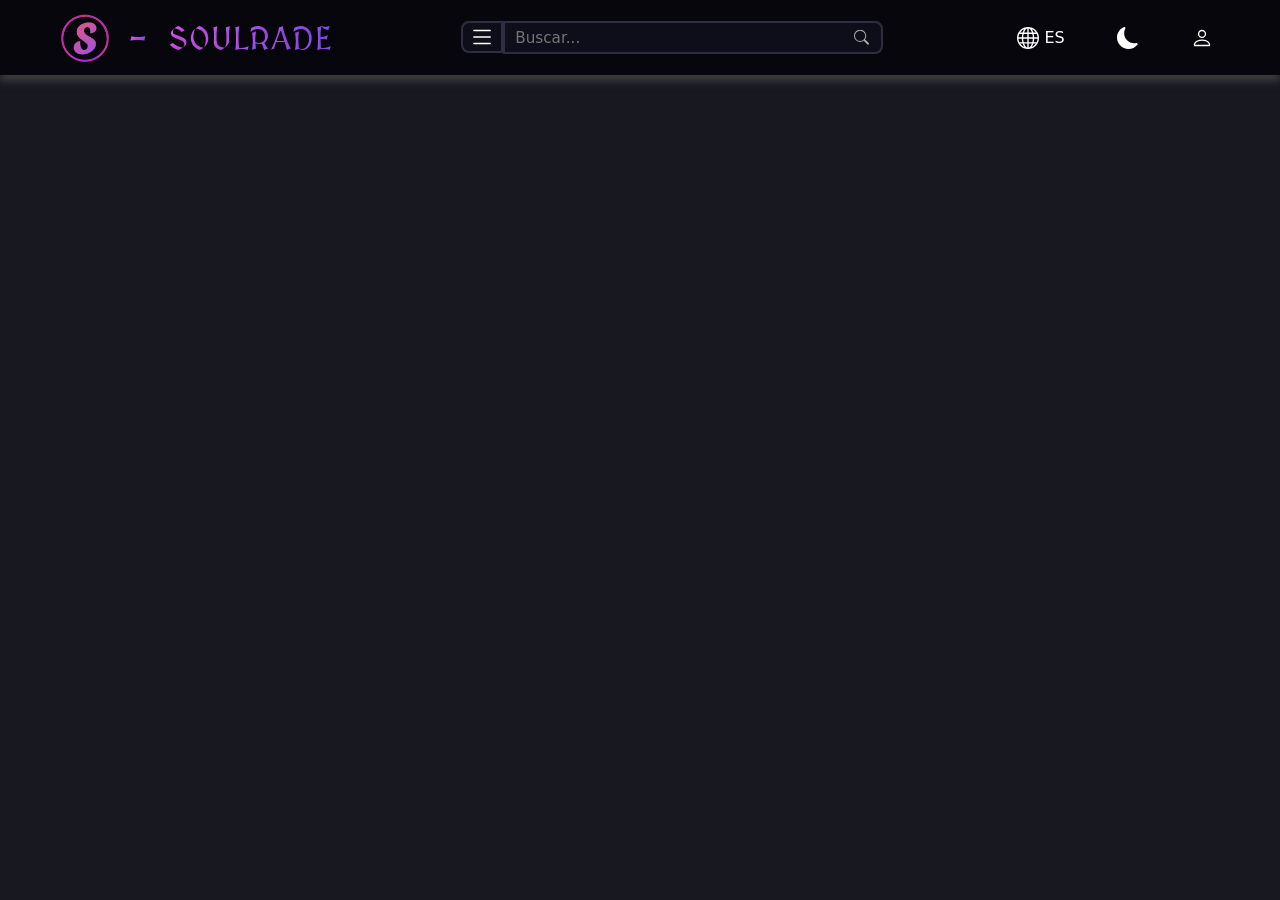
==== commit 4d8ba6ba: "Anexo correciones al navbar y anexo del menu hamburgueza" ====
--- a/index.html
+++ b/index.html
@@ -1,5 +1,6 @@
 <!DOCTYPE html>
 <html lang="es" data-theme="dark">
+
 <head>
     <meta charset="UTF-8">
     <meta name="viewport" content="width=device-width, initial-scale=1.0">
@@ -12,33 +13,34 @@
     <link href="https://cdn.jsdelivr.net/npm/bootstrap@5.3.8/dist/css/bootstrap.min.css" rel="stylesheet">
     <link rel="stylesheet" href="styles/styles.css">
 </head>
+
 <body>
-    <header> 
+    <header>
         <nav>
             <a href="index.html" class="logo">
-                <img src="assets/logo.png" alt="Logo de Soulrade" width="70" height="70">   
+                <img src="assets/logo.png" alt="Logo de Soulrade" width="48" height="48">
                 <span class="logo-texto">-</span><span class="logo-texto">SOULRADE</span>
             </a>
-            <div class="buscador">
+            <div class="buscador d-none d-lg-flex">
                 <li class="menu">
                     <div class="menus-wrapper">
-                        <button class="boton-menu" type="button" aria-label="Abrir menú" aria-expanded="false">
-                            <svg xmlns="http://www.w3.org/2000/svg" width="35" height="35" color="ffffff" class="bi bi-list" viewBox="0 0 16 16">
-                                <path fill-rule="evenodd" d="M2.5 12a.5.5 0 0 1 .5-.5h10a.5.5 0 0 1 0 1H3a.5.5 0 0 1-.5-.5m0-4a.5.5 0 0 1 .5-.5h10a.5.5 0 0 1 0 1H3a.5.5 0 0 1-.5-.5m0-4a.5.5 0 0 1 .5-.5h10a.5.5 0 0 1 0 1H3a.5.5 0 0 1-.5-.5"/>
+                        <button class="boton-menu" type="button" data-bs-toggle="collapse" data-bs-target="#menuPrincipal" aria-controls="menuPrincipal" aria-expanded="false" aria-label="Abrir menú">
+                            <svg xmlns="http://www.w3.org/2000/svg" width="26" height="26" color="ffffff" class="bi bi-list" viewBox="0 0 16 16">
+                                <path fill-rule="evenodd" d="M2.5 12a.5.5 0 0 1 .5-.5h10a.5.5 0 0 1 0 1H3a.5.5 0 0 1-.5-.5m0-4a.5.5 0 0 1 .5-.5h10a.5.5 0 0 1 0 1H3a.5.5 0 0 1-.5-.5m0-4a.5.5 0 0 1 .5-.5h10a.5.5 0 0 1 0 1H3a.5.5 0 0 1-.5-.5" />
                             </svg>
                         </button>
                     </div>
-                    <ul class="submenu">
+                    <ul class="submenu collapse" id="menuPrincipal">
                         <li class="submenus">
                             <div class="submenus-wrapper">
                                 <a href="#" class="menu-link">Géneros</a>
-                                <button class="boton-submenus" aria-label="Abrir submenú">
-                                    <svg xmlns="http://www.w3.org/2000/svg" width="20" height="20" fill="currentColor" viewBox="0 0 16 16">
-                                        <path fill-rule="evenodd" d="M4.646 1.646a.5.5 0 0 1 .708 0l6 6a.5.5 0 0 1 0 .708l-6 6a.5.5 0 0 1-.708-.708L10.293 8 4.646 2.354a.5.5 0 0 1 0-.708z"/>
+                                <button class="boton-submenus" data-bs-toggle="collapse" data-bs-target="#submenuGeneros" aria-controls="submenuGeneros" aria-expanded="false" aria-label="Abrir submenú">
+                                    <svg xmlns="http://www.w3.org/2000/svg" width="16" height="16" fill="currentColor" viewBox="0 0 16 16">
+                                        <path fill-rule="evenodd" d="M4.646 1.646a.5.5 0 0 1 .708 0l6 6a.5.5 0 0 1 0 .708l-6 6a.5.5 0 0 1-.708-.708L10.293 8 4.646 2.354a.5.5 0 0 1 0-.708z" />
                                     </svg>
                                 </button>
                             </div>
-                            <ul class="submenu">
+                            <ul class="submenu collapse" id="submenuGeneros">
                                 <li><a href="#"> Rock</a></li>
                                 <li><a href="#"> Electrónica</a></li>
                                 <li><a href="#"> Jazz</a></li>
@@ -53,13 +55,13 @@
                         <li class="submenus">
                             <div class="submenus-wrapper">
                                 <a href="#" class="menu-link">Artistas</a>
-                                <button class="boton-submenus" aria-label="Abrir submenú">
-                                    <svg xmlns="http://www.w3.org/2000/svg" width="20" height="20" fill="currentColor" viewBox="0 0 16 16">
-                                        <path fill-rule="evenodd" d="M4.646 1.646a.5.5 0 0 1 .708 0l6 6a.5.5 0 0 1 0 .708l-6 6a.5.5 0 0 1-.708-.708L10.293 8 4.646 2.354a.5.5 0 0 1 0-.708z"/>
+                                <button class="boton-submenus" data-bs-toggle="collapse" data-bs-target="#submenuArtistas" aria-controls="submenuArtistas" aria-expanded="false" aria-label="Abrir submenú">
+                                    <svg xmlns="http://www.w3.org/2000/svg" width="16" height="16" fill="currentColor" viewBox="0 0 16 16">
+                                        <path fill-rule="evenodd" d="M4.646 1.646a.5.5 0 0 1 .708 0l6 6a.5.5 0 0 1 0 .708l-6 6a.5.5 0 0 1-.708-.708L10.293 8 4.646 2.354a.5.5 0 0 1 0-.708z" />
                                     </svg>
                                 </button>
                             </div>
-                            <ul class="submenu">
+                            <ul class="submenu collapse" id="submenuArtistas">
                                 <li><a href="#">Más populares</a></li>
                                 <li><a href="#">Nuevos talentos</a></li>
                                 <li><a href="#">Internacionales</a></li>
@@ -69,113 +71,102 @@
                                 <li><a href="#">DJs / Productores</a></li>
                             </ul>
                         </li>
-                     </ul>
+                    </ul>
                 </li>
                 <div class="barra-busqueda">
                     <input type="search" class="barra-busqueda-texto" placeholder="Buscar..." aria-label="Buscar">
                     <button class="barra-busqueda-icono" aria-label="Buscar">
-                        <svg xmlns="http://www.w3.org/2000/svg" width="18" height="18" fill="currentColor" viewBox="0 0 16 16">
-                            <path d="M11.742 10.344a6.5 6.5 0 1 0-1.397 1.398h-.001q.044.06.098.115l3.85 3.85a1 1 0 0 0 1.415-1.414l-3.85-3.85a1 1 0 0 0-.115-.099zM12 6.5a5.5 5.5 0 1 1-11 0 5.5 5.5 0 0 1 11 0"/>
+                        <svg xmlns="http://www.w3.org/2000/svg" width="15" height="15" fill="currentColor" viewBox="0 0 16 16">
+                            <path d="M11.742 10.344a6.5 6.5 0 1 0-1.397 1.398h-.001q.044.06.098.115l3.85 3.85a1 1 0 0 0 1.415-1.414l-3.85-3.85a1 1 0 0 0-.115-.099zM12 6.5a5.5 5.5 0 1 1-11 0 5.5 5.5 0 0 1 11 0" />
                         </svg>
                     </button>
                 </div>
             </div>
-            <div class="botones-funcionales">
-                <li>
-                    <button class="boton-menu-dif" id="btnIdioma" aria-haspopup="true" aria-expanded="false" aria-label="Cambiar idioma">
-                        <svg xmlns="http://www.w3.org/2000/svg" width="28" height="28" fill="currentColor" viewBox="0 0 16 16">
-                            <path d="M0 8a8 8 0 1 1 16 0A8 8 0 0 1 0 8m7.5-6.923c-.67.204-1.335.82-1.887 1.855A8 8 0 0 0 5.145 4H7.5zM4.09 4a9.3 9.3 0 0 1 .64-1.539 7 7 0 0 1 .597-.933A7.03 7.03 0 0 0 2.255 4zm-.582 3.5c.03-.877.138-1.718.312-2.5H1.674a7 7 0 0 0-.656 2.5zM4.847 5a12.5 12.5 0 0 0-.338 2.5H7.5V5zM8.5 5v2.5h2.99a12.5 12.5 0 0 0-.337-2.5zM4.51 8.5a12.5 12.5 0 0 0 .337 2.5H7.5V8.5zm3.99 0V11h2.653c.187-.765.306-1.608.338-2.5zM5.145 12q.208.58.468 1.068c.552 1.035 1.218 1.65 1.887 1.855V12zm.182 2.472a7 7 0 0 1-.597-.933A9.3 9.3 0 0 1 4.09 12H2.255a7 7 0 0 0 3.072 2.472M3.82 11a13.7 13.7 0 0 1-.312-2.5h-2.49c.062.89.291 1.733.656 2.5zm6.853 3.472A7 7 0 0 0 13.745 12H11.91a9.3 9.3 0 0 1-.64 1.539 7 7 0 0 1-.597.933M8.5 12v2.923c.67-.204 1.335-.82 1.887-1.855q.26-.487.468-1.068zm3.68-1h2.146c.365-.767.594-1.61.656-2.5h-2.49a13.7 13.7 0 0 1-.312 2.5m2.802-3.5a7 7 0 0 0-.656-2.5H12.18c.174.782.282 1.623.312 2.5zM11.27 2.461c.247.464.462.98.64 1.539h1.835a7 7 0 0 0-3.072-2.472c.218.284.418.598.597.933M10.855 4a8 8 0 0 0-.468-1.068C9.835 1.897 9.17 1.282 8.5 1.077V4z"/>
+            <div class="botones-funcionales d-none d-lg-flex">
+                <li class="funcional-item">
+                    <button class="boton-menu-dif" data-bs-toggle="collapse" data-bs-target="#dropIdioma" aria-controls="dropIdioma" aria-expanded="false" aria-label="Cambiar idioma">
+                        <svg xmlns="http://www.w3.org/2000/svg" width="22" height="22" fill="currentColor" viewBox="0 0 16 16">
+                            <path d="M0 8a8 8 0 1 1 16 0A8 8 0 0 1 0 8m7.5-6.923c-.67.204-1.335.82-1.887 1.855A8 8 0 0 0 5.145 4H7.5zM4.09 4a9.3 9.3 0 0 1 .64-1.539 7 7 0 0 1 .597-.933A7.03 7.03 0 0 0 2.255 4zm-.582 3.5c.03-.877.138-1.718.312-2.5H1.674a7 7 0 0 0-.656 2.5zM4.847 5a12.5 12.5 0 0 0-.338 2.5H7.5V5zM8.5 5v2.5h2.99a12.5 12.5 0 0 0-.337-2.5zM4.51 8.5a12.5 12.5 0 0 0 .337 2.5H7.5V8.5zm3.99 0V11h2.653c.187-.765.306-1.608.338-2.5zM5.145 12q.208.58.468 1.068c.552 1.035 1.218 1.65 1.887 1.855V12zm.182 2.472a7 7 0 0 1-.597-.933A9.3 9.3 0 0 1 4.09 12H2.255a7 7 0 0 0 3.072 2.472M3.82 11a13.7 13.7 0 0 1-.312-2.5h-2.49c.062.89.291 1.733.656 2.5zm6.853 3.472A7 7 0 0 0 13.745 12H11.91a9.3 9.3 0 0 1-.64 1.539 7 7 0 0 1-.597.933M8.5 12v2.923c.67-.204 1.335-.82 1.887-1.855q.26-.487.468-1.068zm3.68-1h2.146c.365-.767.594-1.61.656-2.5h-2.49a13.7 13.7 0 0 1-.312 2.5m2.802-3.5a7 7 0 0 0-.656-2.5H12.18c.174.782.282 1.623.312 2.5zM11.27 2.461c.247.464.462.98.64 1.539h1.835a7 7 0 0 0-3.072-2.472c.218.284.418.598.597.933M10.855 4a8 8 0 0 0-.468-1.068C9.835 1.897 9.17 1.282 8.5 1.077V4z" />
                         </svg>
                         <span>ES</span>
                     </button>
-                    <ul>
+                    <ul class="funcional-dropdown collapse" id="dropIdioma">
                         <li><button data-lang="es">🇦🇷 Español</button></li>
                         <li><button data-lang="en">🇺🇸 English</button></li>
                     </ul>
                 </li>
-
                 <button class="boton-menu-dif" id="themeToggle" aria-label="Cambiar tema">
-                    <svg class="modo-oscuro" xmlns="http://www.w3.org/2000/svg" width="28" height="28" fill="currentColor" viewBox="0 0 16 16">
-                        <path d="M6 .278a.77.77 0 0 1 .08.858 7.2 7.2 0 0 0-.878 3.46c0 4.021 3.278 7.277 7.318 7.277q.792-.001 1.533-.16a.79.79 0 0 1 .81.316.73.73 0 0 1-.031.893A8.35 8.35 0 0 1 8.344 16C3.734 16 0 12.286 0 7.71 0 4.266 2.114 1.312 5.124.06A.75.75 0 0 1 6 .278"/>
-                    </svg>
-                    <svg class="modo-claro" xmlns="http://www.w3.org/2000/svg" width="28" height="28" fill="currentColor" viewBox="0 0 16 16">
-                        <path d="M8 12a4 4 0 1 0 0-8 4 4 0 0 0 0 8M8 0a.5.5 0 0 1 .5.5v2a.5.5 0 0 1-1 0v-2A.5.5 0 0 1 8 0m0 13a.5.5 0 0 1 .5.5v2a.5.5 0 0 1-1 0v-2A.5.5 0 0 1 8 13m8-5a.5.5 0 0 1-.5.5h-2a.5.5 0 0 1 0-1h2a.5.5 0 0 1 .5.5M3 8a.5.5 0 0 1-.5.5h-2a.5.5 0 0 1 0-1h2A.5.5 0 0 1 3 8m10.657-5.657a.5.5 0 0 1 0 .707l-1.414 1.415a.5.5 0 1 1-.707-.708l1.414-1.414a.5.5 0 0 1 .707 0m-9.193 9.193a.5.5 0 0 1 0 .707L3.05 13.657a.5.5 0 0 1-.707-.707l1.414-1.414a.5.5 0 0 1 .707 0m9.193 2.121a.5.5 0 0 1-.707 0l-1.414-1.414a.5.5 0 0 1 .707-.707l1.414 1.414a.5.5 0 0 1 0 .707M4.464 4.465a.5.5 0 0 1-.707 0L2.343 3.05a.5.5 0 1 1 .707-.707l1.414 1.414a.5.5 0 0 1 0 .708"/>
-                    </svg>
-                </button>
-
-                <li>
-                    <button class="boton-menu-dif" id="" aria-haspopup="true" aria-expanded="false" aria-label="Cuenta">    
-                        <svg xmlns="http://www.w3.org/2000/svg" width="28" height="28" fill="currentColor" viewBox="0 0 16 16">
-                            <path d="M8 8a3 3 0 1 0 0-6 3 3 0 0 0 0 6m2-3a2 2 0 1 1-4 0 2 2 0 0 1 4 0m4 8c0 1-1 1-1 1H3s-1 0-1-1 1-4 6-4 6 3 6 4m-1-.004c-.001-.246-.154-.986-.832-1.664C11.516 10.68 10.029 10 8 10s-3.516.68-4.168 1.332c-.678.678-.83 1.418-.832 1.664z"/>
-                        </svg>
-                    </button>
-                    <ul>
+                    <svg class="modo-oscuro" xmlns="http://www.w3.org/2000/svg" width="22" height="22" fill="currentColor" viewBox="0 0 16 16">
+                        <path d="M6 .278a.77.77 0 0 1 .08.858 7.2 7.2 0 0 0-.878 3.46c0 4.021 3.278 7.277 7.318 7.277q.792-.001 1.533-.16a.79.79 0 0 1 .81.316.73.73 0 0 1-.031.893A8.35 8.35 0 0 1 8.344 16C3.734 16 0 12.286 0 7.71 0 4.266 2.114 1.312 5.124.06A.75.75 0 0 1 6 .278" />
+                    </svg>
+                    <svg class="modo-claro" xmlns="http://www.w3.org/2000/svg" width="22" height="22" fill="currentColor" viewBox="0 0 16 16">
+                        <path d="M8 12a4 4 0 1 0 0-8 4 4 0 0 0 0 8M8 0a.5.5 0 0 1 .5.5v2a.5.5 0 0 1-1 0v-2A.5.5 0 0 1 8 0m0 13a.5.5 0 0 1 .5.5v2a.5.5 0 0 1-1 0v-2A.5.5 0 0 1 8 13m8-5a.5.5 0 0 1-.5.5h-2a.5.5 0 0 1 0-1h2a.5.5 0 0 1 .5.5M3 8a.5.5 0 0 1-.5.5h-2a.5.5 0 0 1 0-1h2A.5.5 0 0 1 3 8m10.657-5.657a.5.5 0 0 1 0 .707l-1.414 1.415a.5.5 0 1 1-.707-.708l1.414-1.414a.5.5 0 0 1 .707 0m-9.193 9.193a.5.5 0 0 1 0 .707L3.05 13.657a.5.5 0 0 1-.707-.707l1.414-1.414a.5.5 0 0 1 .707 0m9.193 2.121a.5.5 0 0 1-.707 0l-1.414-1.414a.5.5 0 0 1 .707-.707l1.414 1.414a.5.5 0 0 1 0 .707M4.464 4.465a.5.5 0 0 1-.707 0L2.343 3.05a.5.5 0 1 1 .707-.707l1.414 1.414a.5.5 0 0 1 0 .708" />
+                    </svg>
+                </button>
+                <li class="funcional-item">
+                    <button class="boton-menu-dif" data-bs-toggle="collapse" data-bs-target="#dropCuenta" aria-controls="dropCuenta" aria-expanded="false" aria-label="Cuenta">
+                        <svg xmlns="http://www.w3.org/2000/svg" width="22" height="22" fill="currentColor" viewBox="0 0 16 16">
+                            <path d="M8 8a3 3 0 1 0 0-6 3 3 0 0 0 0 6m2-3a2 2 0 1 1-4 0 2 2 0 0 1 4 0m4 8c0 1-1 1-1 1H3s-1 0-1-1 1-4 6-4 6 3 6 4m-1-.004c-.001-.246-.154-.986-.832-1.664C11.516 10.68 10.029 10 8 10s-3.516.68-4.168 1.332c-.678.678-.83 1.418-.832 1.664z" />
+                        </svg>
+                    </button>
+                    <ul class="funcional-dropdown collapse" id="dropCuenta">
                         <li>
                             <a href="/login" role="menuitem">
-                            <svg xmlns="http://www.w3.org/2000/svg" width="15" height="15" fill="currentColor" viewBox="0 0 16 16">
-                                <path fill-rule="evenodd" d="M6 3.5a.5.5 0 0 1 .5-.5h8a.5.5 0 0 1 .5.5v9a.5.5 0 0 1-.5.5h-8a.5.5 0 0 1-.5-.5v-2a.5.5 0 0 0-1 0v2A1.5 1.5 0 0 0 6.5 14h8a1.5 1.5 0 0 0 1.5-1.5v-9A1.5 1.5 0 0 0 14.5 2h-8A1.5 1.5 0 0 0 5 3.5v2a.5.5 0 0 0 1 0z"/>
-                                <path fill-rule="evenodd" d="M11.854 8.354a.5.5 0 0 0 0-.708l-3-3a.5.5 0 1 0-.708.708L10.293 7.5H1.5a.5.5 0 0 0 0 1h8.793l-2.147 2.146a.5.5 0 0 0 .708.708z"/>
-                            </svg>
-                            Iniciar sesión
+                                <svg xmlns="http://www.w3.org/2000/svg" width="13" height="13" fill="currentColor" viewBox="0 0 16 16">
+                                    <path fill-rule="evenodd" d="M6 3.5a.5.5 0 0 1 .5-.5h8a.5.5 0 0 1 .5.5v9a.5.5 0 0 1-.5.5h-8a.5.5 0 0 1-.5-.5v-2a.5.5 0 0 0-1 0v2A1.5 1.5 0 0 0 6.5 14h8a1.5 1.5 0 0 0 1.5-1.5v-9A1.5 1.5 0 0 0 14.5 2h-8A1.5 1.5 0 0 0 5 3.5v2a.5.5 0 0 0 1 0z" />
+                                    <path fill-rule="evenodd" d="M11.854 8.354a.5.5 0 0 0 0-.708l-3-3a.5.5 0 1 0-.708.708L10.293 7.5H1.5a.5.5 0 0 0 0 1h8.793l-2.147 2.146a.5.5 0 0 0 .708.708z" />
+                                </svg> Iniciar sesión
                             </a>
                         </li>
                         <li>
                             <a href="/register" role="menuitem">
-                                <svg xmlns="http://www.w3.org/2000/svg" width="15" height="15" fill="currentColor" viewBox="0 0 16 16">
-                                    <path d="M6 8a3 3 0 1 0 0-6 3 3 0 0 0 0 6m2-3a2 2 0 1 1-4 0 2 2 0 0 1 4 0m4 8c0 1-1 1-1 1H1s-1 0-1-1 1-4 6-4 6 3 6 4m-1-.004c-.001-.246-.154-.986-.832-1.664C9.516 10.68 8.029 10 6 10s-3.516.68-4.168 1.332c-.678.678-.83 1.418-.832 1.664z"/>
-                                    <path fill-rule="evenodd" d="M13.5 5a.5.5 0 0 1 .5.5V7h1.5a.5.5 0 0 1 0 1H14v1.5a.5.5 0 0 1-1 0V8h-1.5a.5.5 0 0 1 0-1H13V5.5a.5.5 0 0 1 .5-.5"/>
-                                </svg>
-                                Registrarse
+                                <svg xmlns="http://www.w3.org/2000/svg" width="13" height="13" fill="currentColor" viewBox="0 0 16 16">
+                                    <path d="M6 8a3 3 0 1 0 0-6 3 3 0 0 0 0 6m2-3a2 2 0 1 1-4 0 2 2 0 0 1 4 0m4 8c0 1-1 1-1 1H1s-1 0-1-1 1-4 6-4 6 3 6 4m-1-.004c-.001-.246-.154-.986-.832-1.664C9.516 10.68 8.029 10 6 10s-3.516.68-4.168 1.332c-.678.678-.83 1.418-.832 1.664z" />
+                                    <path fill-rule="evenodd" d="M13.5 5a.5.5 0 0 1 .5.5V7h1.5a.5.5 0 0 1 0 1H14v1.5a.5.5 0 0 1-1 0V8h-1.5a.5.5 0 0 1 0-1H13V5.5a.5.5 0 0 1 .5-.5" />
+                                </svg> Registrarse
                             </a>
                         </li>
                     </ul>
                 </li>
-                <button class="boton-hamburgueza" type="button" aria-label="Abrir menú" aria-expanded="false">
-                    <svg xmlns="http://www.w3.org/2000/svg" width="35" height="35" class="bi bi-list" viewBox="0 0 16 16">
-                        <path fill-rule="evenodd" d="M2.5 12a.5.5 0 0 1 .5-.5h10a.5.5 0 0 1 0 1H3a.5.5 0 0 1-.5-.5m0-4a.5.5 0 0 1 .5-.5h10a.5.5 0 0 1 0 1H3a.5.5 0 0 1-.5-.5m0-4a.5.5 0 0 1 .5-.5h10a.5.5 0 0 1 0 1H3a.5.5 0 0 1-.5-.5"/>
-                    </svg>
-                </button>
-            </div>
+            </div>
+            <button class="boton-mobile-menu d-flex d-lg-none" type="button" data-bs-toggle="offcanvas" data-bs-target="#offcanvasMobile" aria-controls="offcanvasMobile" aria-label="Abrir menú">
+                <svg xmlns="http://www.w3.org/2000/svg" width="26" height="26" fill="currentColor" viewBox="0 0 16 16">
+                    <path fill-rule="evenodd" d="M2.5 12a.5.5 0 0 1 .5-.5h10a.5.5 0 0 1 0 1H3a.5.5 0 0 1-.5-.5m0-4a.5.5 0 0 1 .5-.5h10a.5.5 0 0 1 0 1H3a.5.5 0 0 1-.5-.5m0-4a.5.5 0 0 1 .5-.5h10a.5.5 0 0 1 0 1H3a.5.5 0 0 1-.5-.5" />
+                </svg>
+            </button>
         </nav>
     </header>
-    <div class="menu-hamburgueza-overlay" id="mobileOverlay"></div>
-    <div class="menu-hamburgueza" id="mobileMenu">
-        <!-- Cabecera del panel -->
-        <div class="menu-hamburgueza-header">
-            <a href="index.html" class="logo" style="gap:0.8rem;">
-                <img src="assets/logo.png" alt="Logo de Soulrade" width="40" height="40">
-                <span class="logo-texto" style="font-size:28px;">SOULRADE</span>
+    <div class="offcanvas offcanvas-end offcanvas-mobile" tabindex="-1" id="offcanvasMobile" aria-labelledby="offcanvasMobileLabel">
+        <div class="offcanvas-header">
+            <a href="index.html" class="logo offcanvas-logo">
+                <img src="assets/logo.png" alt="Logo de Soulrade" width="36" height="36">
+                <span class="logo-texto" style="font-size:22px;">-</span>
+                <span class="logo-texto" style="font-size:22px;">SOULRADE</span>
             </a>
-            <button class="boton-cerrar mobile-close-btn" aria-label="Cerrar menú">
-                <svg xmlns="http://www.w3.org/2000/svg" width="22" height="22" fill="currentColor" viewBox="0 0 16 16">
-                    <path d="M2.146 2.854a.5.5 0 1 1 .708-.708L8 7.293l5.146-5.147a.5.5 0 0 1 .708.708L8.707 8l5.147 5.146a.5.5 0 0 1-.708.708L8 8.707l-5.146 5.147a.5.5 0 0 1-.708-.708L7.293 8z"/>
+            <button type="button" class="btn-close-offcanvas" data-bs-dismiss="offcanvas" aria-label="Cerrar">
+                <svg xmlns="http://www.w3.org/2000/svg" width="20" height="20" fill="currentColor" viewBox="0 0 16 16">
+                    <path d="M4.646 4.646a.5.5 0 0 1 .708 0L8 7.293l2.646-2.647a.5.5 0 0 1 .708.708L8.707 8l2.647 2.646a.5.5 0 0 1-.708.708L8 8.707l-2.646 2.647a.5.5 0 0 1-.708-.708L7.293 8 4.646 5.354a.5.5 0 0 1 0-.708"/>
                 </svg>
             </button>
         </div>
-
-        <!-- Buscador -->
-        <div class="menu-hamburgueza-buscador">
-            <input type="search" class="barra-busqueda-texto" placeholder="Buscar..." aria-label="Buscar" style="border-radius:8px; width:100%;">
-            <button class="barra-busqueda-icono" aria-label="Buscar" style="right:10px; top:50%; transform:translateY(-50%);">
-                <svg xmlns="http://www.w3.org/2000/svg" width="18" height="18" fill="currentColor" viewBox="0 0 16 16">
-                    <path d="M11.742 10.344a6.5 6.5 0 1 0-1.397 1.398h-.001q.044.06.098.115l3.85 3.85a1 1 0 0 0 1.415-1.414l-3.85-3.85a1 1 0 0 0-.115-.099zM12 6.5a5.5 5.5 0 1 1-11 0 5.5 5.5 0 0 1 11 0"/>
-                </svg>
-            </button>
-        </div>
-
-        <!-- Navegación principal -->
-        <ul class="menu-hamburgueza-links">
-            <!-- Géneros -->
-            <li class="submenus-hamburgueza">
-                <div class="submenus-hamburgueza-wrapper">
-                    <a href="#" class="menu-hamburgueza-link">Géneros</a>
-                    <button class="boton-submenus-hamburgueza" aria-label="Abrir submenú">
-                        <svg xmlns="http://www.w3.org/2000/svg" width="18" height="18" fill="currentColor" viewBox="0 0 16 16">
-                            <path fill-rule="evenodd" d="M4.646 1.646a.5.5 0 0 1 .708 0l6 6a.5.5 0 0 1 0 .708l-6 6a.5.5 0 0 1-.708-.708L10.293 8 4.646 2.354a.5.5 0 0 1 0-.708z"/>
-                        </svg>
-                    </button>
-                </div>
-                <ul class="submenu-hamburgueza">
+        <div class="offcanvas-body">
+            <div class="mobile-buscador">
+                <input type="search" class="barra-busqueda-texto" placeholder="Buscar..." aria-label="Buscar">
+                <button class="barra-busqueda-icono" aria-label="Buscar">
+                    <svg xmlns="http://www.w3.org/2000/svg" width="15" height="15" fill="currentColor" viewBox="0 0 16 16">
+                        <path d="M11.742 10.344a6.5 6.5 0 1 0-1.397 1.398h-.001q.044.06.098.115l3.85 3.85a1 1 0 0 0 1.415-1.414l-3.85-3.85a1 1 0 0 0-.115-.099zM12 6.5a5.5 5.5 0 1 1-11 0 5.5 5.5 0 0 1 11 0" />
+                    </svg>
+                </button>
+            </div>
+            <div class="mobile-divisor"></div>
+            <div class="mobile-seccion">
+                <button class="mobile-seccion-btn" data-bs-toggle="collapse" data-bs-target="#mobileGeneros" aria-expanded="false">
+                    <span>Géneros</span>
+                    <svg class="mobile-chevron" xmlns="http://www.w3.org/2000/svg" width="14" height="14" fill="currentColor" viewBox="0 0 16 16">
+                        <path fill-rule="evenodd" d="M4.646 1.646a.5.5 0 0 1 .708 0l6 6a.5.5 0 0 1 0 .708l-6 6a.5.5 0 0 1-.708-.708L10.293 8 4.646 2.354a.5.5 0 0 1 0-.708z"/>
+                    </svg>
+                </button>
+                <ul class="mobile-submenu collapse" id="mobileGeneros">
                     <li><a href="#">Rock</a></li>
                     <li><a href="#">Electrónica</a></li>
                     <li><a href="#">Jazz</a></li>
@@ -186,18 +177,15 @@
                     <li><a href="#">Folk / Indie</a></li>
                     <li><a href="#">Pop Latino</a></li>
                 </ul>
-            </li>
-            <!-- Artistas -->
-            <li class="submenus-hamburgueza">
-                <div class="submenus-hamburgueza-wrapper">
-                    <a href="#" class="menu-hamburgueza-link">Artistas</a>
-                    <button class="boton-submenus-hamburgueza" aria-label="Abrir submenú">
-                        <svg xmlns="http://www.w3.org/2000/svg" width="18" height="18" fill="currentColor" viewBox="0 0 16 16">
-                            <path fill-rule="evenodd" d="M4.646 1.646a.5.5 0 0 1 .708 0l6 6a.5.5 0 0 1 0 .708l-6 6a.5.5 0 0 1-.708-.708L10.293 8 4.646 2.354a.5.5 0 0 1 0-.708z"/>
-                        </svg>
-                    </button>
-                </div>
-                <ul class="submenu-hamburgueza">
+            </div>
+            <div class="mobile-seccion">
+                <button class="mobile-seccion-btn" data-bs-toggle="collapse" data-bs-target="#mobileArtistas" aria-expanded="false">
+                    <span>Artistas</span>
+                    <svg class="mobile-chevron" xmlns="http://www.w3.org/2000/svg" width="14" height="14" fill="currentColor" viewBox="0 0 16 16">
+                        <path fill-rule="evenodd" d="M4.646 1.646a.5.5 0 0 1 .708 0l6 6a.5.5 0 0 1 0 .708l-6 6a.5.5 0 0 1-.708-.708L10.293 8 4.646 2.354a.5.5 0 0 1 0-.708z"/>
+                    </svg>
+                </button>
+                <ul class="mobile-submenu collapse" id="mobileArtistas">
                     <li><a href="#">Más populares</a></li>
                     <li><a href="#">Nuevos talentos</a></li>
                     <li><a href="#">Internacionales</a></li>
@@ -206,210 +194,202 @@
                     <li><a href="#">Bandas</a></li>
                     <li><a href="#">DJs / Productores</a></li>
                 </ul>
-            </li>
-        </ul>
-
-        <!-- Pie: idioma, tema, cuenta -->
-        <div class="menu-hamburgueza-footer">
-            <div class="menu-hamburgueza-footer-fila">
-                <!-- Idioma -->
-                <div class="hb-footer-grupo submenus-hamburgueza">
-                    <button class="hb-footer-btn boton-submenus-hamburgueza" aria-label="Cambiar idioma">
-                        <svg xmlns="http://www.w3.org/2000/svg" width="20" height="20" fill="currentColor" viewBox="0 0 16 16">
-                            <path d="M0 8a8 8 0 1 1 16 0A8 8 0 0 1 0 8m7.5-6.923c-.67.204-1.335.82-1.887 1.855A8 8 0 0 0 5.145 4H7.5zM4.09 4a9.3 9.3 0 0 1 .64-1.539 7 7 0 0 1 .597-.933A7.03 7.03 0 0 0 2.255 4zm-.582 3.5c.03-.877.138-1.718.312-2.5H1.674a7 7 0 0 0-.656 2.5zM4.847 5a12.5 12.5 0 0 0-.338 2.5H7.5V5zM8.5 5v2.5h2.99a12.5 12.5 0 0 0-.337-2.5zM4.51 8.5a12.5 12.5 0 0 0 .337 2.5H7.5V8.5zm3.99 0V11h2.653c.187-.765.306-1.608.338-2.5zM5.145 12q.208.58.468 1.068c.552 1.035 1.218 1.65 1.887 1.855V12zm.182 2.472a7 7 0 0 1-.597-.933A9.3 9.3 0 0 1 4.09 12H2.255a7 7 0 0 0 3.072 2.472M3.82 11a13.7 13.7 0 0 1-.312-2.5h-2.49c.062.89.291 1.733.656 2.5zm6.853 3.472A7 7 0 0 0 13.745 12H11.91a9.3 9.3 0 0 1-.64 1.539 7 7 0 0 1-.597.933M8.5 12v2.923c.67-.204 1.335-.82 1.887-1.855q.26-.487.468-1.068zm3.68-1h2.146c.365-.767.594-1.61.656-2.5h-2.49a13.7 13.7 0 0 1-.312 2.5m2.802-3.5a7 7 0 0 0-.656-2.5H12.18c.174.782.282 1.623.312 2.5zM11.27 2.461c.247.464.462.98.64 1.539h1.835a7 7 0 0 0-3.072-2.472c.218.284.418.598.597.933M10.855 4a8 8 0 0 0-.468-1.068C9.835 1.897 9.17 1.282 8.5 1.077V4z"/>
-                        </svg>
-                        <span class="hb-footer-label">ES</span>
-                    </button>
-                    <ul class="submenu-hamburgueza submenu-hamburgueza-footer">
-                        <li><button data-lang="es">🇦🇷 Español</button></li>
-                        <li><button data-lang="en">🇺🇸 English</button></li>
-                    </ul>
-                </div>
-                <!-- Tema -->
-                <button class="hb-footer-btn boton-menu-dif" id="themeToggleMobile" aria-label="Cambiar tema">
-                    <svg class="modo-oscuro" xmlns="http://www.w3.org/2000/svg" width="22" height="22" fill="currentColor" viewBox="0 0 16 16">
-                        <path d="M6 .278a.77.77 0 0 1 .08.858 7.2 7.2 0 0 0-.878 3.46c0 4.021 3.278 7.277 7.318 7.277q.792-.001 1.533-.16a.79.79 0 0 1 .81.316.73.73 0 0 1-.031.893A8.35 8.35 0 0 1 8.344 16C3.734 16 0 12.286 0 7.71 0 4.266 2.114 1.312 5.124.06A.75.75 0 0 1 6 .278"/>
-                    </svg>
-                    <svg class="modo-claro" xmlns="http://www.w3.org/2000/svg" width="22" height="22" fill="currentColor" viewBox="0 0 16 16">
-                        <path d="M8 12a4 4 0 1 0 0-8 4 4 0 0 0 0 8M8 0a.5.5 0 0 1 .5.5v2a.5.5 0 0 1-1 0v-2A.5.5 0 0 1 8 0m0 13a.5.5 0 0 1 .5.5v2a.5.5 0 0 1-1 0v-2A.5.5 0 0 1 8 13m8-5a.5.5 0 0 1-.5.5h-2a.5.5 0 0 1 0-1h2a.5.5 0 0 1 .5.5M3 8a.5.5 0 0 1-.5.5h-2a.5.5 0 0 1 0-1h2A.5.5 0 0 1 3 8m10.657-5.657a.5.5 0 0 1 0 .707l-1.414 1.415a.5.5 0 1 1-.707-.708l1.414-1.414a.5.5 0 0 1 .707 0m-9.193 9.193a.5.5 0 0 1 0 .707L3.05 13.657a.5.5 0 0 1-.707-.707l1.414-1.414a.5.5 0 0 1 .707 0m9.193 2.121a.5.5 0 0 1-.707 0l-1.414-1.414a.5.5 0 0 1 .707-.707l1.414 1.414a.5.5 0 0 1 0 .707M4.464 4.465a.5.5 0 0 1-.707 0L2.343 3.05a.5.5 0 1 1 .707-.707l1.414 1.414a.5.5 0 0 1 0 .708"/>
-                    </svg>
-                    <span class="hb-footer-label">Tema</span>
-                </button>
-                <!-- Cuenta -->
-                <div class="hb-footer-grupo submenus-hamburgueza">
-                    <button class="hb-footer-btn boton-submenus-hamburgueza" aria-label="Cuenta">
-                        <svg xmlns="http://www.w3.org/2000/svg" width="22" height="22" fill="currentColor" viewBox="0 0 16 16">
+            </div>
+        </div>
+        <div class="mobile-footer">
+            <div class="mobile-funciones">
+                <div class="mobile-funcion-item">
+                    <button class="mobile-funcion-btn" data-bs-toggle="collapse" data-bs-target="#mobileCuenta" aria-expanded="false">
+                        <svg xmlns="http://www.w3.org/2000/svg" width="19" height="19" fill="currentColor" viewBox="0 0 16 16">
                             <path d="M8 8a3 3 0 1 0 0-6 3 3 0 0 0 0 6m2-3a2 2 0 1 1-4 0 2 2 0 0 1 4 0m4 8c0 1-1 1-1 1H3s-1 0-1-1 1-4 6-4 6 3 6 4m-1-.004c-.001-.246-.154-.986-.832-1.664C11.516 10.68 10.029 10 8 10s-3.516.68-4.168 1.332c-.678.678-.83 1.418-.832 1.664z"/>
                         </svg>
-                        <span class="hb-footer-label">Cuenta</span>
-                    </button>
-                    <ul class="submenu-hamburgueza submenu-hamburgueza-footer">
-                        <li><a href="/login">
-                            <svg xmlns="http://www.w3.org/2000/svg" width="14" height="14" fill="currentColor" viewBox="0 0 16 16">
+                    </button>
+                    <ul class="mobile-funcion-drop mobile-cuenta-drop collapse" id="mobileCuenta">
+                        <li>
+                            <a href="/login">
+                                <svg xmlns="http://www.w3.org/2000/svg" width="13" height="13" fill="currentColor" viewBox="0 0 16 16">
                                 <path fill-rule="evenodd" d="M6 3.5a.5.5 0 0 1 .5-.5h8a.5.5 0 0 1 .5.5v9a.5.5 0 0 1-.5.5h-8a.5.5 0 0 1-.5-.5v-2a.5.5 0 0 0-1 0v2A1.5 1.5 0 0 0 6.5 14h8a1.5 1.5 0 0 0 1.5-1.5v-9A1.5 1.5 0 0 0 14.5 2h-8A1.5 1.5 0 0 0 5 3.5v2a.5.5 0 0 0 1 0z"/>
                                 <path fill-rule="evenodd" d="M11.854 8.354a.5.5 0 0 0 0-.708l-3-3a.5.5 0 1 0-.708.708L10.293 7.5H1.5a.5.5 0 0 0 0 1h8.793l-2.147 2.146a.5.5 0 0 0 .708.708z"/>
                             </svg> Iniciar sesión
-                        </a></li>
-                        <li><a href="/register">
-                            <svg xmlns="http://www.w3.org/2000/svg" width="14" height="14" fill="currentColor" viewBox="0 0 16 16">
+                            </a>
+                        </li>
+                        <li>
+                            <a href="/register">
+                                <svg xmlns="http://www.w3.org/2000/svg" width="13" height="13" fill="currentColor" viewBox="0 0 16 16">
                                 <path d="M6 8a3 3 0 1 0 0-6 3 3 0 0 0 0 6m2-3a2 2 0 1 1-4 0 2 2 0 0 1 4 0m4 8c0 1-1 1-1 1H1s-1 0-1-1 1-4 6-4 6 3 6 4m-1-.004c-.001-.246-.154-.986-.832-1.664C9.516 10.68 8.029 10 6 10s-3.516.68-4.168 1.332c-.678.678-.83 1.418-.832 1.664z"/>
                                 <path fill-rule="evenodd" d="M13.5 5a.5.5 0 0 1 .5.5V7h1.5a.5.5 0 0 1 0 1H14v1.5a.5.5 0 0 1-1 0V8h-1.5a.5.5 0 0 1 0-1H13V5.5a.5.5 0 0 1 .5-.5"/>
                             </svg> Registrarse
-                        </a></li>
+                            </a>
+                        </li>
+                    </ul>
+                </div>
+                <button class="mobile-funcion-btn" id="themeToggleMobile" aria-label="Cambiar tema">
+                    <svg class="modo-oscuro" xmlns="http://www.w3.org/2000/svg" width="19" height="19" fill="currentColor" viewBox="0 0 16 16">
+                        <path d="M6 .278a.77.77 0 0 1 .08.858 7.2 7.2 0 0 0-.878 3.46c0 4.021 3.278 7.277 7.318 7.277q.792-.001 1.533-.16a.79.79 0 0 1 .81.316.73.73 0 0 1-.031.893A8.35 8.35 0 0 1 8.344 16C3.734 16 0 12.286 0 7.71 0 4.266 2.114 1.312 5.124.06A.75.75 0 0 1 6 .278"/>
+                    </svg>
+                    <svg class="modo-claro" xmlns="http://www.w3.org/2000/svg" width="19" height="19" fill="currentColor" viewBox="0 0 16 16">
+                        <path d="M8 12a4 4 0 1 0 0-8 4 4 0 0 0 0 8M8 0a.5.5 0 0 1 .5.5v2a.5.5 0 0 1-1 0v-2A.5.5 0 0 1 8 0m0 13a.5.5 0 0 1 .5.5v2a.5.5 0 0 1-1 0v-2A.5.5 0 0 1 8 13m8-5a.5.5 0 0 1-.5.5h-2a.5.5 0 0 1 0-1h2a.5.5 0 0 1 .5.5M3 8a.5.5 0 0 1-.5.5h-2a.5.5 0 0 1 0-1h2A.5.5 0 0 1 3 8m10.657-5.657a.5.5 0 0 1 0 .707l-1.414 1.415a.5.5 0 1 1-.707-.708l1.414-1.414a.5.5 0 0 1 .707 0m-9.193 9.193a.5.5 0 0 1 0 .707L3.05 13.657a.5.5 0 0 1-.707-.707l1.414-1.414a.5.5 0 0 1 .707 0m9.193 2.121a.5.5 0 0 1-.707 0l-1.414-1.414a.5.5 0 0 1 .707-.707l1.414 1.414a.5.5 0 0 1 0 .707M4.464 4.465a.5.5 0 0 1-.707 0L2.343 3.05a.5.5 0 1 1 .707-.707l1.414 1.414a.5.5 0 0 1 0 .708"/>
+                    </svg>
+                </button>
+                <div class="mobile-funcion-item">
+                    <button class="mobile-funcion-btn" data-bs-toggle="collapse" data-bs-target="#mobileIdioma" aria-expanded="false">
+                        <svg xmlns="http://www.w3.org/2000/svg" width="19" height="19" fill="currentColor" viewBox="0 0 16 16">
+                            <path d="M0 8a8 8 0 1 1 16 0A8 8 0 0 1 0 8m7.5-6.923c-.67.204-1.335.82-1.887 1.855A8 8 0 0 0 5.145 4H7.5zM4.09 4a9.3 9.3 0 0 1 .64-1.539 7 7 0 0 1 .597-.933A7.03 7.03 0 0 0 2.255 4zm-.582 3.5c.03-.877.138-1.718.312-2.5H1.674a7 7 0 0 0-.656 2.5zM4.847 5a12.5 12.5 0 0 0-.338 2.5H7.5V5zM8.5 5v2.5h2.99a12.5 12.5 0 0 0-.337-2.5zM4.51 8.5a12.5 12.5 0 0 0 .337 2.5H7.5V8.5zm3.99 0V11h2.653c.187-.765.306-1.608.338-2.5zM5.145 12q.208.58.468 1.068c.552 1.035 1.218 1.65 1.887 1.855V12zm.182 2.472a7 7 0 0 1-.597-.933A9.3 9.3 0 0 1 4.09 12H2.255a7 7 0 0 0 3.072 2.472M3.82 11a13.7 13.7 0 0 1-.312-2.5h-2.49c.062.89.291 1.733.656 2.5zm6.853 3.472A7 7 0 0 0 13.745 12H11.91a9.3 9.3 0 0 1-.64 1.539 7 7 0 0 1-.597.933M8.5 12v2.923c.67-.204 1.335-.82 1.887-1.855q.26-.487.468-1.068zm3.68-1h2.146c.365-.767.594-1.61.656-2.5h-2.49a13.7 13.7 0 0 1-.312 2.5m2.802-3.5a7 7 0 0 0-.656-2.5H12.18c.174.782.282 1.623.312 2.5zM11.27 2.461c.247.464.462.98.64 1.539h1.835a7 7 0 0 0-3.072-2.472c.218.284.418.598.597.933M10.855 4a8 8 0 0 0-.468-1.068C9.835 1.897 9.17 1.282 8.5 1.077V4z"/>
+                        </svg>
+                        <span class="mobile-funcion-label">ES</span>
+                    </button>
+                    <ul class="mobile-funcion-drop collapse" id="mobileIdioma">
+                        <li><button data-lang="es">🇦🇷 Español</button></li>
+                        <li><button data-lang="en">🇺🇸 English</button></li>
                     </ul>
                 </div>
             </div>
         </div>
     </div>
-<script src="https://cdn.jsdelivr.net/npm/bootstrap@5.3.8/dist/js/bootstrap.bundle.min.js"></script>
-<script>
-        // ── Menú hamburguesa ──
-        const togglerBtn = document.querySelector('.boton-hamburgueza');
-        const mobileMenu = document.getElementById('mobileMenu');
-        const mobileOverlay = document.getElementById('mobileOverlay');
-        const closeBtn = document.querySelector('.boton-cerrar');
-
-        function openMenu() {
-            mobileMenu.classList.add('show');
-            mobileOverlay.classList.add('show');
-            togglerBtn.setAttribute('aria-expanded', 'true');
-            document.body.style.overflow = 'hidden';
+    <script src="https://cdn.jsdelivr.net/npm/bootstrap@5.3.8/dist/js/bootstrap.bundle.min.js"></script>
+    <script>
+        document.querySelectorAll('.boton-submenus').forEach(function(button) {
+            var targetEl = document.querySelector(button.getAttribute('data-bs-target'));
+            if (!targetEl) return;
+            targetEl.addEventListener('show.bs.collapse', function() {
+                var icon = button.querySelector('svg');
+                if (icon) icon.style.transform = 'rotate(90deg)';
+            });
+            targetEl.addEventListener('hide.bs.collapse', function() {
+                var icon = button.querySelector('svg');
+                if (icon) icon.style.transform = 'rotate(0deg)';
+            });
+        });
+
+        document.querySelectorAll('.mobile-seccion-btn').forEach(function(button) {
+            var targetEl = document.querySelector(button.getAttribute('data-bs-target'));
+            if (!targetEl) return;
+            targetEl.addEventListener('show.bs.collapse', function() {
+                var icon = button.querySelector('.mobile-chevron');
+                if (icon) icon.style.transform = 'rotate(90deg)';
+            });
+            targetEl.addEventListener('hide.bs.collapse', function() {
+                var icon = button.querySelector('.mobile-chevron');
+                if (icon) icon.style.transform = 'rotate(0deg)';
+            });
+        });
+
+        document.querySelectorAll('.mobile-submenu').forEach(function(sub) {
+            sub.addEventListener('show.bs.collapse', function() {
+                document.querySelectorAll('.mobile-submenu.show').forEach(function(otroSub) {
+                    if (otroSub !== sub) {
+
+                        var btn = document.querySelector('[data-bs-target="#' + otroSub.id + '"]');
+                        if (btn) {
+                            var icon = btn.querySelector('.mobile-chevron');
+                            if (icon) icon.style.transform = 'rotate(0deg)';
+                        }
+                        bootstrap.Collapse.getOrCreateInstance(otroSub).hide();
+                    }
+                });
+            });
+        });
+
+        document.addEventListener('mousedown', function(e) {
+            var menuWrapper = document.querySelector('li.menu');
+            if (menuWrapper && !menuWrapper.contains(e.target)) {
+                ['submenuGeneros', 'submenuArtistas', 'menuPrincipal'].forEach(function(id) {
+                    var el = document.getElementById(id);
+                    if (el && el.classList.contains('show')) {
+                        bootstrap.Collapse.getOrCreateInstance(el).hide();
+                    }
+                });
+            }
+            document.querySelectorAll('.funcional-dropdown.show').forEach(function(drop) {
+                var parent = drop.closest('.funcional-item');
+                if (parent && !parent.contains(e.target)) {
+                    bootstrap.Collapse.getOrCreateInstance(drop).hide();
+                }
+            });
+        });
+
+        document.querySelectorAll('.funcional-dropdown, .mobile-funcion-drop').forEach(function(drop) {
+            drop.addEventListener('show.bs.collapse', function() {
+                document.querySelectorAll('.funcional-dropdown.show, .mobile-funcion-drop.show').forEach(function(otroDrop) {
+                    if (otroDrop !== drop) {
+                        bootstrap.Collapse.getOrCreateInstance(otroDrop).hide();
+                    }
+                });
+            });
+        });
+
+        document.querySelectorAll('#menuPrincipal .submenu').forEach(function(sub) {
+            sub.addEventListener('show.bs.collapse', function() {
+                document.querySelectorAll('#menuPrincipal .submenu.show').forEach(function(otroSub) {
+                    if (otroSub !== sub) {
+                        bootstrap.Collapse.getOrCreateInstance(otroSub).hide();
+                    }
+                });
+            });
+        });
+
+        var html = document.documentElement;
+
+        function getSvgs(btn) {
+            return {
+                luna: btn.querySelector('.modo-oscuro'),
+                sol: btn.querySelector('.modo-claro')
+            };
         }
 
-        function closeMenu() {
-            mobileMenu.classList.remove('show');
-            mobileOverlay.classList.remove('show');
-            togglerBtn.setAttribute('aria-expanded', 'false');
-            document.body.style.overflow = '';
-            document.querySelectorAll('.submenus-hamburgueza').forEach(item => item.classList.remove('active'));
+        function aplicarTema(tema, animar) {
+            html.setAttribute('data-theme', tema);
+            localStorage.setItem('tema', tema);
+
+            [document.getElementById('themeToggle'), document.getElementById('themeToggleMobile')].forEach(function(btn) {
+                if (!btn) return;
+                var ic = getSvgs(btn);
+                var saliente = tema === 'light' ? ic.luna : ic.sol;
+                var entrante = tema === 'light' ? ic.sol : ic.luna;
+
+                if (animar) {
+                    saliente.style.transition = 'transform 0.4s ease, opacity 0.3s ease';
+                    saliente.style.transform = 'rotate(360deg)';
+                    saliente.style.opacity = '0';
+                    setTimeout(function() {
+                        saliente.style.display = 'none';
+                        saliente.style.transform = 'rotate(0deg)';
+                        entrante.style.display = 'block';
+                        entrante.style.transition = 'none';
+                        entrante.style.transform = 'rotate(-360deg)';
+                        entrante.style.opacity = '0';
+                        requestAnimationFrame(function() {
+                            requestAnimationFrame(function() {
+                                entrante.style.transition = 'transform 0.4s ease, opacity 0.3s ease';
+                                entrante.style.transform = 'rotate(0deg)';
+                                entrante.style.opacity = '1';
+                            });
+                        });
+                    }, 400);
+                } else {
+                    ic.luna.removeAttribute('style');
+                    ic.sol.removeAttribute('style');
+                    if (tema === 'light') {
+                        ic.luna.style.display = 'none';
+                        ic.sol.style.display = 'block';
+                    } else {
+                        ic.luna.style.display = 'block';
+                        ic.sol.style.display = 'none';
+                    }
+                }
+            });
         }
 
-        togglerBtn.addEventListener('click', () => mobileMenu.classList.contains('show') ? closeMenu() : openMenu());
-        closeBtn.addEventListener('click', closeMenu);
-        mobileOverlay.addEventListener('click', closeMenu);
-
-        // ── Submenús del panel hamburguesa (independiente del desktop) ──
-        document.querySelectorAll('#mobileMenu .boton-submenus-hamburgueza').forEach(function(btn) {
-            btn.addEventListener('click', function(e) {
-                e.preventDefault();
-                e.stopPropagation();
-                const parentLi = this.closest('.submenus-hamburgueza');
-                if (!parentLi) return;
-                const isActive = parentLi.classList.contains('active');
-                if (parentLi.parentElement) {
-                    parentLi.parentElement.querySelectorAll(':scope > .submenus-hamburgueza').forEach(sib => {
-                        if (sib !== parentLi) {
-                            sib.classList.remove('active');
-                            const sibSvg = sib.querySelector('.boton-submenus-hamburgueza svg');
-                            if (sibSvg) sibSvg.style.transform = '';
-                        }
-                    });
-                }
-                parentLi.classList.toggle('active', !isActive);
-                const svg = this.querySelector('svg');
-                if (svg) svg.style.transform = isActive ? '' : 'rotate(90deg)';
-            });
-        });
-    // Cambio de iconos
-    const themeToggle = document.getElementById('themeToggle');
-    const html = document.documentElement;
-    const iconLuna = themeToggle.querySelector('.modo-oscuro');
-    const iconSol = themeToggle.querySelector('.modo-claro');
-    
-    function aplicarTema(tema, animar = false) {
-        html.setAttribute('data-theme', tema);
-        localStorage.setItem('tema', tema);
-
-        const iconoSaliente = tema === 'light' ? iconLuna : iconSol;
-        const iconoEntrante = tema === 'light' ? iconSol : iconLuna;
-
-        if (animar) {
-            // Ícono saliente: gira y desaparece
-            iconoSaliente.style.transition = 'transform 0.4s ease, opacity 0.3s ease';
-            iconoSaliente.style.transform = 'rotate(360deg)';
-            iconoSaliente.style.opacity = '0';
-
-            setTimeout(() => {
-                iconoSaliente.style.display = 'none';
-                iconoSaliente.style.transform = 'rotate(0deg)';
-
-                // Ícono entrante: aparece girando
-                iconoEntrante.style.display = 'block';
-                iconoEntrante.style.transition = 'none';
-                iconoEntrante.style.transform = 'rotate(-360deg)';
-                iconoEntrante.style.opacity = '0';
-
-                requestAnimationFrame(() => {
-                    requestAnimationFrame(() => {
-                        iconoEntrante.style.transition = 'transform 0.4s ease, opacity 0.3s ease';
-                        iconoEntrante.style.transform = 'rotate(0deg)';
-                        iconoEntrante.style.opacity = '1';
-                    });
-                });
-            }, 400);
-
-        } else {
-            // Sin animación (carga inicial)
-            iconoSaliente.style.display = 'none';
-            iconoEntrante.style.display = 'block';
-            iconoEntrante.style.opacity = '1';
-        }
-    }
-
-    
-    themeToggle.addEventListener('click', function () {
-        const temaActual = html.getAttribute('data-theme');
-        aplicarTema(temaActual === 'dark' ? 'light' : 'dark', true);
-    });
-
-    // ── Menú principal (boton-menu abre/cierra el ul.submenu hijo) ──
-    const botonMenu = document.querySelector('.boton-menu');
-    const menuPrincipal = botonMenu?.closest('.menu')?.querySelector(':scope > ul.submenu');
-
-    if (botonMenu && menuPrincipal) {
-        botonMenu.addEventListener('click', function (e) {
-            e.stopPropagation();
-            const isOpen = menuPrincipal.classList.toggle('open');
-            botonMenu.setAttribute('aria-expanded', isOpen);
-        });
-
-        // Cerrar al hacer clic fuera
-        document.addEventListener('click', function (e) {
-            if (!botonMenu.closest('.menu').contains(e.target)) {
-                menuPrincipal.classList.remove('open');
-                botonMenu.setAttribute('aria-expanded', 'false');
-            }
-        });
-    }
-
-    // ── Submenús anidados (boton-submenus despliega su ul.submenu hermano) ──
-    document.querySelectorAll('.boton-submenus').forEach(function (button) {
-        button.addEventListener('click', function (e) {
-            e.preventDefault();
-            e.stopPropagation();
-
-            const parentLi = this.closest('.submenus');
-            if (!parentLi) return;
-
-            const isActive = parentLi.classList.contains('active');
-
-            // Cerrar hermanos del mismo nivel
-            const siblings = Array.from(parentLi.parentElement.children).filter(
-                function (child) { return child !== parentLi && child.classList.contains('submenus'); }
-            );
-            siblings.forEach(function (sib) {
-                sib.classList.remove('active');
-                const sibIcon = sib.querySelector('.boton-submenus svg');
-                if (sibIcon) sibIcon.style.transform = 'rotate(0deg)';
-            });
-
-            // Toggle actual
-            parentLi.classList.toggle('active', !isActive);
-
-            const icon = this.querySelector('svg');
-            if (icon) icon.style.transform = isActive ? 'rotate(0deg)' : 'rotate(90deg)';
-        });
-    });
-</script>
+        ['themeToggle', 'themeToggleMobile'].forEach(function(id) {
+            var btn = document.getElementById(id);
+            if (btn) btn.addEventListener('click', function() {
+                aplicarTema(html.getAttribute('data-theme') === 'dark' ? 'light' : 'dark', true);
+            });
+        });
+
+        var temaGuardado = localStorage.getItem('tema');
+        if (temaGuardado) aplicarTema(temaGuardado, false);
+    </script>
 </body>
+
 </html>
--- a/styles/styles.css
+++ b/styles/styles.css
@@ -5,16 +5,16 @@
 body {
     background-color: #181821;
     letter-spacing: 1px;
-    text-shadow: 2px 2px 4px rgba(0,0,0,0.3);
-}
-
-[data-theme="light"] body{
+    text-shadow: 2px 2px 4px rgba(0, 0, 0, 0.3);
+}
+
+[data-theme="light"] body {
     background-color: #f0eef7;
 }
 
 header {
     background-color: #06060c;
-    padding: 1.5rem;
+    padding: 0.85rem 1.5rem;
     width: 100%;
     position: fixed;
     top: 0;
@@ -22,7 +22,7 @@
     box-shadow: 0 6px 8px #3e3e3e;
 }
 
-[data-theme="light"] header{
+[data-theme="light"] header {
     background-color: #0b0615;
     box-shadow: 0 6px 16px rgba(0, 0, 0, 0.4);
 }
@@ -31,19 +31,30 @@
     display: flex;
     justify-content: center;
     align-items: center;
-    gap: 10rem;
+    gap: 8rem;
+}
+
+
+/* En mobile: logo a la izquierda, hamburguesa a la derecha */
+
+@media (max-width: 991px) {
+    nav {
+        justify-content: space-between;
+        gap: 0;
+    }
 }
 
 .logo {
     display: flex;
-    gap: 1.5rem;
+    align-items: center;
+    gap: 1.25rem;
     text-decoration: none;
     transition: transform 0.5s;
 }
 
 .logo img {
     transition: transform 0.5s;
-}   
+}
 
 .logo:hover img {
     transform: scale(1.25) rotate(20deg);
@@ -51,7 +62,7 @@
 
 .logo-texto {
     font-family: "MedievalSharp", cursive;
-    font-size: 50px;
+    font-size: 32px;
     font-weight: 300;
     background: linear-gradient(90deg, #e757ff, #8c52ff);
     background-clip: text;
@@ -65,7 +76,7 @@
     transform: scale(1.05);
 }
 
-.buscador{
+.buscador {
     display: flex;
 }
 
@@ -77,7 +88,7 @@
     transition: fill 0.3s, background 0.3s;
 }
 
-[data-theme="light"] .boton-menu{
+[data-theme="light"] .boton-menu {
     fill: #8c52ff;
     border: 2px solid #d4c5f7;
     background-color: #faf8ff;
@@ -88,8 +99,8 @@
     background: #e757ff14;
 }
 
-[data-theme="light"] .boton-menu:hover{
-    fill: #e757ff;
+[data-theme="light"] .boton-menu:hover {
+    fill: #ff3adb;
     background-color: #c3c2c6;
 }
 
@@ -99,39 +110,38 @@
 }
 
 ul.submenu {
-    display: none;
     list-style: none;
     padding: 0;
     margin: 0;
     position: absolute;
     top: calc(100% + 0.5rem);
-    min-width: 220px;
+    min-width: 160px;
     background-color: #0e0e1a;
     border: 1px solid #1e1e30;
     border-radius: 10px;
 }
 
-[data-theme="light"] ul.submenu{
+[data-theme="light"] ul.submenu {
     background-color: #ffffff;
     border: 1px solid #d4c5f7;
     box-shadow: 0 8px 24px rgba(140, 82, 255, 0.1);
 }
 
-li.menu > ul.submenu.open {
-    display: block;
-}
-
-li.submenus.active > ul.submenu {
-    display: block;
+li.submenus>ul.submenu {
     position: static;
     border-radius: 0;
     background-color: #0b0b17;
     border-top: 1px solid #1e1e30;
-}
-
-[data-theme="light"] li.submenus.active > ul.submenu{
+    border-left: none;
+    border-right: none;
+    border-bottom: none;
+    box-shadow: none;
+}
+
+[data-theme="light"] li.submenus>ul.submenu {
     background-color: #faf8ff;
-    border: 1px solid #d4c5f7;
+    border-top: 1px solid #d4c5f7;
+    box-shadow: none;
 }
 
 .submenus-wrapper {
@@ -140,64 +150,73 @@
 }
 
 .menu-link {
-    padding: 0.85rem 1.25rem;
+    padding: 0.7rem 1rem;
     color: #ffffff;
     text-decoration: none;
     font-weight: 600;
+    font-size: 0.9rem;
     letter-spacing: 0.5px;
     flex: 1;
 }
 
-[data-theme="light"] .menu-link{
+[data-theme="light"] .menu-link {
     color: #2d1b5e;
-    background-color: transparent;
 }
 
 .boton-submenus {
     background: transparent;
     border: none;
     color: #aaaaaa;
-    padding: 0.85rem 1rem;
+    padding: 0.7rem 0.85rem;
     transition: color 0.3s, background 0.3s;
 }
 
-[data-theme="light"] .boton-submenus{
+[data-theme="light"] .boton-submenus {
     color: #8c52ff;
 }
 
-.menu-link:hover, .boton-submenus:hover{
+.menu-link:hover,
+.boton-submenus:hover {
     color: #e757ff;
     background-color: #8c52ff1f;
 }
 
+[data-theme="light"] .menu-link:hover,
+[data-theme="light"] .boton-submenus:hover {
+    color: #ff3adb;
+    background: #ff3adb14;
+}
+
 .boton-submenus svg {
     transition: transform 0.3s ease;
 }
 
-li.submenus.active > .submenus-wrapper .boton-submenus svg {
-    transform: rotate(90deg);
-}
-
-li.submenus > ul.submenu > li > a {
+li.submenus>ul.submenu>li>a {
     display: block;
-    padding: 0.65rem 0.75rem;
+    padding: 0.5rem 0.75rem;
     color: #cccccc;
     text-decoration: none;
-    font-size: 0.85rem;
+    font-size: 0.82rem;
     font-weight: 500;
     border-left: 3px solid transparent;
     transition: all 0.25s ease;
 }
 
-[data-theme="light"] li.submenus > ul.submenu > li > a {
+[data-theme="light"] li.submenus>ul.submenu>li>a {
     color: #4a3570;
 }
 
-li.submenus > ul.submenu > li > a:hover {
+li.submenus>ul.submenu>li>a:hover {
     background: #8c52ff1f;
     border-left-color: #8c52ff;
     color: #e757ff;
-    padding-left: 1.25rem;
+    padding-left: 1.1rem;
+}
+
+[data-theme="light"] li.submenus>ul.submenu>li>a:hover {
+    background: rgba(255, 58, 219, 0.1);
+    border-left-color: #ff3adb;
+    color: #ff3adb;
 }
 
 li.menu:has(+ .barra-busqueda .barra-busqueda-texto:focus) .boton-menu {
@@ -206,10 +225,10 @@
 
 .barra-busqueda-texto {
     width: 100%;
-    height: 41px;
-    font-size: 1.1rem;
-    padding-right: 45px;
-    padding-left: 12px;
+    height: 33px;
+    font-size: 0.95rem;
+    padding-right: 40px;
+    padding-left: 10px;
     border-radius: 0 8px 8px 0;
     border: 2px solid #2e2e40;
     background-color: #0e0e1a;
@@ -228,9 +247,9 @@
     position: relative;
     display: flex;
     flex: 1;
-    min-width: 200px;
-    max-width: 460px;
-    width: 600px;
+    min-width: 160px;
+    max-width: 380px;
+    width: 380px;
 }
 
 .barra-busqueda-texto:focus {
@@ -240,8 +259,8 @@
 .barra-busqueda-icono {
     position: absolute;
     top: 50%;
-    transform: translateY(-65%);
-    right: 10px;
+    transform: translateY(-55%);
+    right: 8px;
     background: none;
     border: none;
     color: #aaaaaa;
@@ -252,420 +271,451 @@
     transform: translateY(-65%) scale(1.4) rotate(-15deg);
 }
 
-.boton-menu-dif{
+.boton-menu-dif {
     border: none;
     background: transparent;
     color: #ffffff;
 }
 
-.boton-menu-dif svg{
+.boton-menu-dif svg {
     transition: transform 0.3s;
 }
 
-.boton-menu-dif svg:hover{
+.boton-menu-dif svg:hover {
     transform: scale(1.2);
 }
 
-[data-theme="light"] .boton-menu-dif{
+[data-theme="light"] .boton-menu-dif {
     color: #5c2dbd;
     transition: transform 0.3s;
 }
 
-[data-theme="light"] .boton-menu-dif:hover{
+[data-theme="light"] .boton-menu-dif:hover {
     color: #ff3adb;
-    transform: scale(1.2);
-}
-
-[data-theme="light"] .boton-menu:hover {
-    fill: #ff3adb;
-    background-color: #c3c2c6;  
-}
-
-[data-theme="light"] .menu-link:hover,
-[data-theme="light"] .boton-submenus:hover {
-    color: #ff3adb;
-    background: #ff3adb14;
-}
-
-[data-theme="light"] li.submenus > ul.submenu > li > a:hover {
+    transform: scale(1.1);
+}
+
+.botones-funcionales {
+    display: flex;
+    justify-content: center;
+    align-items: center;
+    gap: 2.5rem;
+    list-style: none;
+    padding: 0;
+    margin: 0;
+}
+
+.funcional-item {
+    position: relative;
+    list-style: none;
+}
+
+.funcional-dropdown {
+    position: absolute;
+    left: 50%;
+    transform: translateX(-50%);
+    top: calc(100% + 0.5rem);
+    background: #0e0e1a;
+    list-style: none;
+    padding: 0;
+    margin: 0;
+    min-width: 100px;
+    z-index: 1001;
+    border-radius: 8px;
+    border: 1px solid #1e1e30;
+}
+
+#dropCuenta {
+    min-width: 150px;
+}
+
+[data-theme="light"] .funcional-dropdown {
+    background: #ffffff;
+    border: 1px solid #d4c5f7;
+    box-shadow: 0 8px 24px rgba(140, 82, 255, 0.1);
+}
+
+.funcional-dropdown li a,
+.funcional-dropdown li button {
+    background-color: transparent;
+    border: none;
+    display: flex;
+    align-items: center;
+    gap: 0.4rem;
+    width: 100%;
+    padding: 0.85rem 0.85rem;
+    color: #cccccc;
+    font-weight: 700;
+    font-size: 0.78rem;
+    text-decoration: none;
+    border-left: 3px solid transparent;
+    transition: all 0.25s ease;
+}
+
+[data-theme="light"] .funcional-dropdown li a,
+[data-theme="light"] .funcional-dropdown li button {
+    color: #4a3570;
+}
+
+.funcional-dropdown li a:hover,
+.funcional-dropdown li button:hover {
+    background: rgba(140, 82, 255, 0.12);
+    border-left-color: #8c52ff;
+    color: #e757ff;
+}
+
+[data-theme="light"] .funcional-dropdown li a:hover,
+[data-theme="light"] .funcional-dropdown li button:hover {
     background: rgba(255, 58, 219, 0.1);
     border-left-color: #ff3adb;
     color: #ff3adb;
 }
 
-[data-theme="light"] .botones-funcionales ul li a:hover,
-[data-theme="light"] .botones-funcionales ul li button:hover {
-    background: rgba(255, 58, 219, 0.1);
+.modo-claro {
+    display: none;
+}
+
+.modo-oscuro {
+    display: block;
+}
+
+#themeToggle .modo-oscuro,
+#themeToggleMobile .modo-oscuro {
+    display: block;
+    transition: transform 0.5s ease, opacity 0.3s ease;
+}
+
+#themeToggle .modo-claro,
+#themeToggleMobile .modo-claro {
+    display: none;
+    transition: transform 0.5s ease, opacity 0.3s ease;
+}
+
+body,
+header,
+ul.submenu,
+.funcional-dropdown,
+.barra-busqueda-texto,
+.boton-menu,
+.menu-link,
+.boton-menu-dif {
+    transition: background-color 0.4s ease, color 0.4s ease, border-color 0.4s ease, box-shadow 0.4s ease;
+}
+
+.boton-mobile-menu {
+    background: transparent;
+    border: none;
+    color: #ffffff;
+    padding: 0.25rem;
+    display: flex;
+    align-items: center;
+    justify-content: center;
+}
+
+[data-theme="light"] .boton-mobile-menu {
+    color: #5c2dbd;
+}
+
+.offcanvas-mobile {
+    background-color: #09090f !important;
+    border-left: 1px solid #1e1e30 !important;
+    border-right: none !important;
+    width: 300px !important;
+}
+
+[data-theme="light"] .offcanvas-mobile {
+    background-color: #0b0615 !important;
+    border-left: 1px solid #2a1060 !important;
+    border-right: none !important;
+}
+
+.offcanvas-header {
+    display: flex;
+    align-items: center;
+    justify-content: space-between;
+    padding: 1rem 1.25rem;
+    border-bottom: 1px solid #1e1e30;
+}
+
+[data-theme="light"] .offcanvas-header {
+    border-bottom-color: #2a1060;
+}
+
+.offcanvas-logo {
+    gap: 0.75rem;
+}
+
+.btn-close-offcanvas {
+    background: transparent;
+    border: none;
+    color: #888888;
+    padding: 0.25rem;
+    transition: color 0.3s, transform 0.3s;
+}
+
+.btn-close-offcanvas:hover {
+    color: #e757ff;
+    transform: rotate(90deg);
+}
+
+[data-theme="light"] .btn-close-offcanvas {
+    color: #8c52ff;
+}
+
+.offcanvas-body {
+    padding: 1.25rem 0;
+    overflow-y: auto;
+}
+
+.mobile-buscador {
+    position: relative;
+    padding: 0 1.25rem;
+    margin-bottom: 0.5rem;
+}
+
+.mobile-buscador .barra-busqueda-icono {
+    pointer-events: none;
+}
+
+.mobile-buscador .barra-busqueda-texto {
+    border-radius: 8px !important;
+    padding-right: 2.5rem !important;
+    width: 100% !important;
+}
+
+.mobile-buscador .barra-busqueda-icono {
+    position: absolute;
+    right: 1.75rem;
+    top: 50%;
+    transform: translateY(-50%);
+    z-index: 1;
+}
+
+.mobile-divisor {
+    height: 1px;
+    background: #1e1e30;
+    margin: 0.85rem 1.25rem;
+}
+
+[data-theme="light"] .mobile-divisor {
+    background: #2a1060;
+}
+
+.mobile-seccion {
+    border-bottom: 1px solid #1a1a28;
+}
+
+[data-theme="light"] .mobile-seccion {
+    border-bottom-color: #ede8f8;
+}
+
+.mobile-seccion-btn {
+    display: flex;
+    justify-content: space-between;
+    align-items: center;
+    width: 100%;
+    background: transparent;
+    border: none;
+    color: #e0e0e0;
+    font-weight: 700;
+    font-size: 0.9rem;
+    letter-spacing: 0.5px;
+    padding: 0.85rem 1.25rem;
+    transition: color 0.25s, background 0.25s;
+}
+
+.mobile-seccion-btn:hover {
+    color: #e757ff;
+    background: #8c52ff12;
+}
+
+[data-theme="light"] .mobile-seccion-btn {
+    color: #2d1b5e;
+}
+
+[data-theme="light"] .mobile-seccion-btn:hover {
+    color: #ff3adb;
+    background: #ff3adb0f;
+}
+
+.mobile-chevron {
+    transition: transform 0.3s ease;
+    color: #666;
+}
+
+.mobile-submenu {
+    list-style: none;
+    padding: 0;
+    margin: 0;
+    background: #06060d;
+}
+
+[data-theme="light"] .mobile-submenu {
+    background: #f5f0ff;
+}
+
+.mobile-submenu li a {
+    display: block;
+    padding: 0.55rem 1.5rem;
+    color: #aaaaaa;
+    text-decoration: none;
+    font-size: 0.82rem;
+    font-weight: 500;
+    border-left: 3px solid transparent;
+    transition: all 0.2s ease;
+}
+
+.mobile-submenu li a:hover {
+    color: #e757ff;
+    background: #8c52ff15;
+    border-left-color: #8c52ff;
+    padding-left: 1.9rem;
+}
+
+[data-theme="light"] .mobile-submenu li a {
+    color: #5a3d9a;
+}
+
+[data-theme="light"] .mobile-submenu li a:hover {
+    color: #ff3adb;
+    background: #ff3adb0f;
     border-left-color: #ff3adb;
+}
+
+.mobile-funciones {
+    display: flex;
+    align-items: flex-start;
+    justify-content: space-around;
+    padding: 0.75rem 1.25rem 0.25rem;
+    gap: 0.5rem;
+    position: relative;
+}
+
+.mobile-funcion-item {
+    position: relative;
+    display: flex;
+    flex-direction: column;
+    align-items: center;
+}
+
+.mobile-funcion-btn {
+    background: transparent;
+    border: none;
+    color: #cccccc;
+    display: flex;
+    align-items: center;
+    gap: 0.3rem;
+    padding: 0.5rem 0.6rem;
+    border-radius: 8px;
+    transition: color 0.25s, background 0.25s;
+    font-size: 0.8rem;
+    font-weight: 700;
+    letter-spacing: 0.5px;
+}
+
+.mobile-funcion-btn:hover {
+    color: #e757ff;
+    background: #8c52ff18;
+}
+
+[data-theme="light"] .mobile-funcion-btn {
+    color: #5c2dbd;
+}
+
+[data-theme="light"] .mobile-funcion-btn:hover {
     color: #ff3adb;
-}
-
-
-.botones-funcionales{
-    display: flex;
-    justify-content: center;
-    align-items: center;
-    gap: 4rem;
-    list-style: none;
-}
-
-.botones-funcionales {
-    display: flex;
-    list-style: none;
-    gap: 4rem;
-}
-
-.botones-funcionales li {
-    position: relative;
-}
-
-.botones-funcionales ul {
+    background: #ff3adb12;
+}
+
+.mobile-funcion-label {
+    font-size: 0.75rem;
+}
+
+.mobile-funcion-drop {
     position: absolute;
+    bottom: calc(100% + 0.4rem);
+    left: 50%;
+    transform: translateX(-50%);
     background: #0e0e1a;
     list-style: none;
     padding: 0;
-    min-width: 150px;
-    visibility: hidden;
-    transform: translateY(-10px);
-    transition: all 0.3s ease;
-    z-index: 1000;
+    margin: 0;
+    min-width: 120px;
     border-radius: 8px;
-    top: 150%;
-}
-
-[data-theme="light"] .botones-funcionales ul {
-    background: #ffffff;
-    border: 1px solid #d4c5f7;
-    box-shadow: 0 8px 24px rgba(140, 82, 255, 0.1);
-}
-
-.botones-funcionales > li:hover > ul {
-    visibility: visible;
-    transform: translateY(0);
-}
-
-
-.botones-funcionales ul li a, .botones-funcionales ul li button{
-    background-color: transparent;
-    border: none;
-    display: block;
-    padding: 0.8rem;
-    color: #cccccc;
-    font-weight: 700;
-    font-size: 2.5rem;
-    text-decoration: none;
-    font-size: 0.8rem;
-    border-left: 3px solid transparent;
-    transition: all 0.25s ease;
-}
-
-[data-theme="light"] .botones-funcionales ul li a,
-[data-theme="light"] .botones-funcionales ul li button {
-    color: #4a3570;
-}
-
-.botones-funcionales ul li a:hover, .botones-funcionales ul li button:hover {
-    background: rgba(140, 82, 255, 0.12);
-    border-left-color: #8c52ff;
-    color: #e757ff;
-    padding-left: 1.25rem;
-}
-
-.modo-claro { 
-    display: none; 
-}
-
-.modo-oscuro { 
-    display: block; 
-}
-
-#themeToggle .modo-oscuro {
-    display: block;
-    transition: transform 0.5s ease, opacity 0.3s ease;
-}
-
-#themeToggle .modo-claro {
-    display: none;
-    transition: transform 0.5s ease, opacity 0.3s ease;
-}
-
-body, header, ul.submenu, .barra-busqueda-texto, .boton-menu, .menu-link, .boton-menu-dif {
-    transition: background-color 0.4s ease, color 0.4s ease, border-color 0.4s ease, box-shadow 0.4s ease;
-}
-
-/* ── Panel hamburguesa ── */
-.menu-hamburgueza {
-    position: fixed;
-    top: 0;
-    right: -320px;
-    width: 300px;
-    height: 100%;
-    background: #0e0e1a;
-    border-left: 1px solid #1e1e30;
-    display: flex;
-    flex-direction: column;
-    transition: right 0.3s ease;
-    z-index: 1050;
-    box-shadow: -8px 0 32px rgba(0,0,0,0.6);
-}
-
-[data-theme="light"] .menu-hamburgueza {
-    background: #ffffff;
-    border-left: 1px solid #d4c5f7;
-    box-shadow: -8px 0 32px rgba(140, 82, 255, 0.15);
-}
-
-.menu-hamburgueza.show {
-    right: 0;
-}
-
-/* Cabecera */
-.menu-hamburgueza-header {
-    display: flex;
-    align-items: center;
-    justify-content: space-between;
-    padding: 1.2rem 1.2rem 1rem;
-    border-bottom: 1px solid #1e1e30;
-    flex-shrink: 0;
-}
-
-[data-theme="light"] .menu-hamburgueza-header {
-    border-bottom-color: #d4c5f7;
-}
-
-.boton-cerrar {
-    background: transparent;
-    border: none;
-    color: #aaaaaa;
-    padding: 0.3rem;
-    border-radius: 6px;
-    transition: color 0.3s, transform 0.3s, background 0.3s;
-    cursor: pointer;
-}
-
-.boton-cerrar:hover {
-    color: #e757ff;
-    background: #8c52ff1f;
-    transform: scale(1.15) rotate(90deg);
-}
-
-[data-theme="light"] .boton-cerrar { color: #8c52ff; }
-[data-theme="light"] .boton-cerrar:hover { color: #ff3adb; background: #ff3adb14; }
-
-/* Buscador */
-.menu-hamburgueza-buscador {
-    position: relative;
-    padding: 0.9rem 1.2rem;
-    border-bottom: 1px solid #1e1e30;
-    flex-shrink: 0;
-}
-
-[data-theme="light"] .menu-hamburgueza-buscador { border-bottom-color: #d4c5f7; }
-
-/* Links nav */
-.menu-hamburgueza-links {
-    flex: 1;
-    list-style: none;
-    padding: 0.5rem 0;
-    margin: 0;
-    overflow-y: auto;
-}
-
-.menu-hamburgueza-links::-webkit-scrollbar { width: 4px; }
-.menu-hamburgueza-links::-webkit-scrollbar-thumb { background: #2e2e40; border-radius: 4px; }
-[data-theme="light"] .menu-hamburgueza-links::-webkit-scrollbar-thumb { background: #d4c5f7; }
-
-.submenus-hamburgueza-wrapper {
-    display: flex;
-    align-items: stretch;
-}
-
-.menu-hamburgueza-link {
-    display: block;
-    flex: 1;
-    padding: 0.9rem 1.2rem;
-    color: #e0e0e0;
-    text-decoration: none;
-    font-weight: 600;
-    letter-spacing: 0.4px;
-    border-left: 3px solid transparent;
-    transition: all 0.25s ease;
-}
-
-[data-theme="light"] .menu-hamburgueza-link { color: #2d1b5e; }
-
-.menu-hamburgueza-link:hover {
-    color: #e757ff;
-    background: #8c52ff1f;
-    border-left-color: #8c52ff;
-    padding-left: 1.5rem;
-}
-
-[data-theme="light"] .menu-hamburgueza-link:hover { color: #ff3adb; background: #ff3adb14; border-left-color: #ff3adb; }
-
-.boton-submenus-hamburgueza {
-    background: transparent;
-    border: none;
-    color: #888888;
-    padding: 0 1rem;
-    cursor: pointer;
-    transition: color 0.25s, background 0.25s;
-}
-
-[data-theme="light"] .boton-submenus-hamburgueza { color: #8c52ff; }
-
-.boton-submenus-hamburgueza:hover { color: #e757ff; background: #8c52ff1f; }
-[data-theme="light"] .boton-submenus-hamburgueza:hover { color: #ff3adb; background: #ff3adb14; }
-
-.boton-submenus-hamburgueza svg { transition: transform 0.3s ease; }
-
-/* Submenús dentro del panel */
-.submenu-hamburgueza {
-    display: none;
-    list-style: none;
-    padding: 0;
-    margin: 0;
-    background: #0b0b17;
-    border-top: 1px solid #1e1e30;
-}
-
-[data-theme="light"] .submenu-hamburgueza { background: #faf8ff; border-top-color: #d4c5f7; }
-
-.submenus-hamburgueza.active > .submenu-hamburgueza { display: block; }
-
-.submenu-hamburgueza li a,
-.submenu-hamburgueza li button {
-    display: flex;
-    align-items: center;
-    gap: 0.5rem;
-    width: 100%;
-    padding: 0.6rem 1.6rem;
-    color: #aaaaaa;
-    text-decoration: none;
-    font-size: 0.85rem;
-    font-weight: 500;
-    border: none;
-    background: transparent;
-    border-left: 3px solid transparent;
-    transition: all 0.25s ease;
-    cursor: pointer;
-}
-
-[data-theme="light"] .submenu-hamburgueza li a,
-[data-theme="light"] .submenu-hamburgueza li button { color: #4a3570; }
-
-.submenu-hamburgueza li a:hover,
-.submenu-hamburgueza li button:hover {
-    color: #e757ff;
-    background: #8c52ff1f;
-    border-left-color: #8c52ff;
-    padding-left: 2rem;
-}
-
-[data-theme="light"] .submenu-hamburgueza li a:hover,
-[data-theme="light"] .submenu-hamburgueza li button:hover { color: #ff3adb; background: #ff3adb14; border-left-color: #ff3adb; }
-
-/* Pie del panel */
-.menu-hamburgueza-footer {
-    border-top: 1px solid #1e1e30;
-    padding: 0.8rem 1.2rem;
-    flex-shrink: 0;
-}
-
-[data-theme="light"] .menu-hamburgueza-footer { border-top-color: #d4c5f7; }
-
-.menu-hamburgueza-footer-fila {
-    display: flex;
-    align-items: center;
-    justify-content: space-around;
-    gap: 0.5rem;
-    position: relative;
-}
-
-.hb-footer-grupo { position: relative; }
-
-.hb-footer-btn {
-    display: flex;
-    flex-direction: column;
-    align-items: center;
-    gap: 0.25rem;
-    background: transparent;
-    border: none;
-    color: #aaaaaa;
-    cursor: pointer;
-    padding: 0.5rem 0.75rem;
-    border-radius: 8px;
-    transition: color 0.25s, background 0.25s;
-}
-
-[data-theme="light"] .hb-footer-btn { color: #8c52ff; }
-
-.hb-footer-btn:hover { color: #e757ff; background: #8c52ff1f; }
-[data-theme="light"] .hb-footer-btn:hover { color: #ff3adb; background: #ff3adb14; }
-
-.hb-footer-label {
-    font-size: 0.7rem;
-    font-weight: 600;
-    letter-spacing: 0.5px;
-    text-transform: uppercase;
-}
-
-/* Submenú footer (se abre hacia arriba) */
-.submenu-hamburgueza-footer {
-    position: absolute;
-    bottom: calc(100% + 0.5rem);
-    left: 50%;
-    transform: translateX(-50%);
-    min-width: 150px;
-    background: #0e0e1a;
     border: 1px solid #1e1e30;
-    border-radius: 10px;
     z-index: 10;
-    box-shadow: 0 -4px 20px rgba(0,0,0,0.4);
-}
-
-[data-theme="light"] .submenu-hamburgueza-footer {
+}
+
+[data-theme="light"] .mobile-funcion-drop {
     background: #ffffff;
     border-color: #d4c5f7;
-    box-shadow: 0 -4px 20px rgba(140, 82, 255, 0.15);
-}
-
-.hb-footer-grupo.active > .submenu-hamburgueza-footer { display: block; }
-.submenu-hamburgueza-footer { display: none; }
-
-/* Overlay */
-.menu-hamburgueza-overlay {
-    position: fixed;
-    inset: 0;
-    background: rgba(0,0,0,0.6);
-    backdrop-filter: blur(2px);
-    opacity: 0;
-    visibility: hidden;
-    transition: opacity 0.3s ease;
-    z-index: 1040;
-}
-
-.menu-hamburgueza-overlay.show {
-    opacity: 1;
-    visibility: visible;
-}
-
-@media (max-width: 971px){
-    .nav-menu {
-        display: none;
-    }
-
-    .boton-hamburgueza {
-        display: flex;
-    }
-}
-
-@media (max-width: 768px) {
-    .nav-menu {
-        display: none;
-    }
-
-    .boton-hamburgueza {
-        display: flex;
-    }
+    box-shadow: 0 8px 24px rgba(140, 82, 255, 0.12);
+}
+
+.mobile-funcion-drop li a,
+.mobile-funcion-drop li button {
+    display: flex;
+    align-items: center;
+    gap: 0.4rem;
+    width: 100%;
+    padding: 0.75rem 0.85rem;
+    background: transparent;
+    border: none;
+    color: #cccccc;
+    font-size: 0.78rem;
+    font-weight: 700;
+    text-decoration: none;
+    border-left: 3px solid transparent;
+    transition: all 0.2s ease;
+    white-space: nowrap;
+}
+
+.mobile-funcion-drop li a:hover,
+.mobile-funcion-drop li button:hover {
+    color: #e757ff;
+    background: #8c52ff15;
+    border-left-color: #8c52ff;
+}
+
+[data-theme="light"] .mobile-funcion-drop li a,
+[data-theme="light"] .mobile-funcion-drop li button {
+    color: #4a3570;
+}
+
+[data-theme="light"] .mobile-funcion-drop li a:hover,
+[data-theme="light"] .mobile-funcion-drop li button:hover {
+    color: #ff3adb;
+    background: #ff3adb0f;
+    border-left-color: #ff3adb;
+}
+
+.mobile-cuenta-drop {
+    min-width: 145px;
+}
+
+.offcanvas-mobile {
+    display: flex !important;
+    flex-direction: column !important;
+}
+
+.offcanvas-mobile .offcanvas-body {
+    flex: 1 1 auto;
+    overflow-y: auto;
+    padding: 1.25rem 0 0;
+}
+
+.mobile-footer {
+    flex-shrink: 0;
+    border-top: 1px solid #1e1e30;
+    background-color: #09090f;
+    padding: 0.25rem 0;
+}
+
+[data-theme="light"] .mobile-footer {
+    border-top-color: #2a1060;
+    background-color: #0b0615;
+}
+
+.mobile-footer .mobile-divisor {
+    display: none;
 }
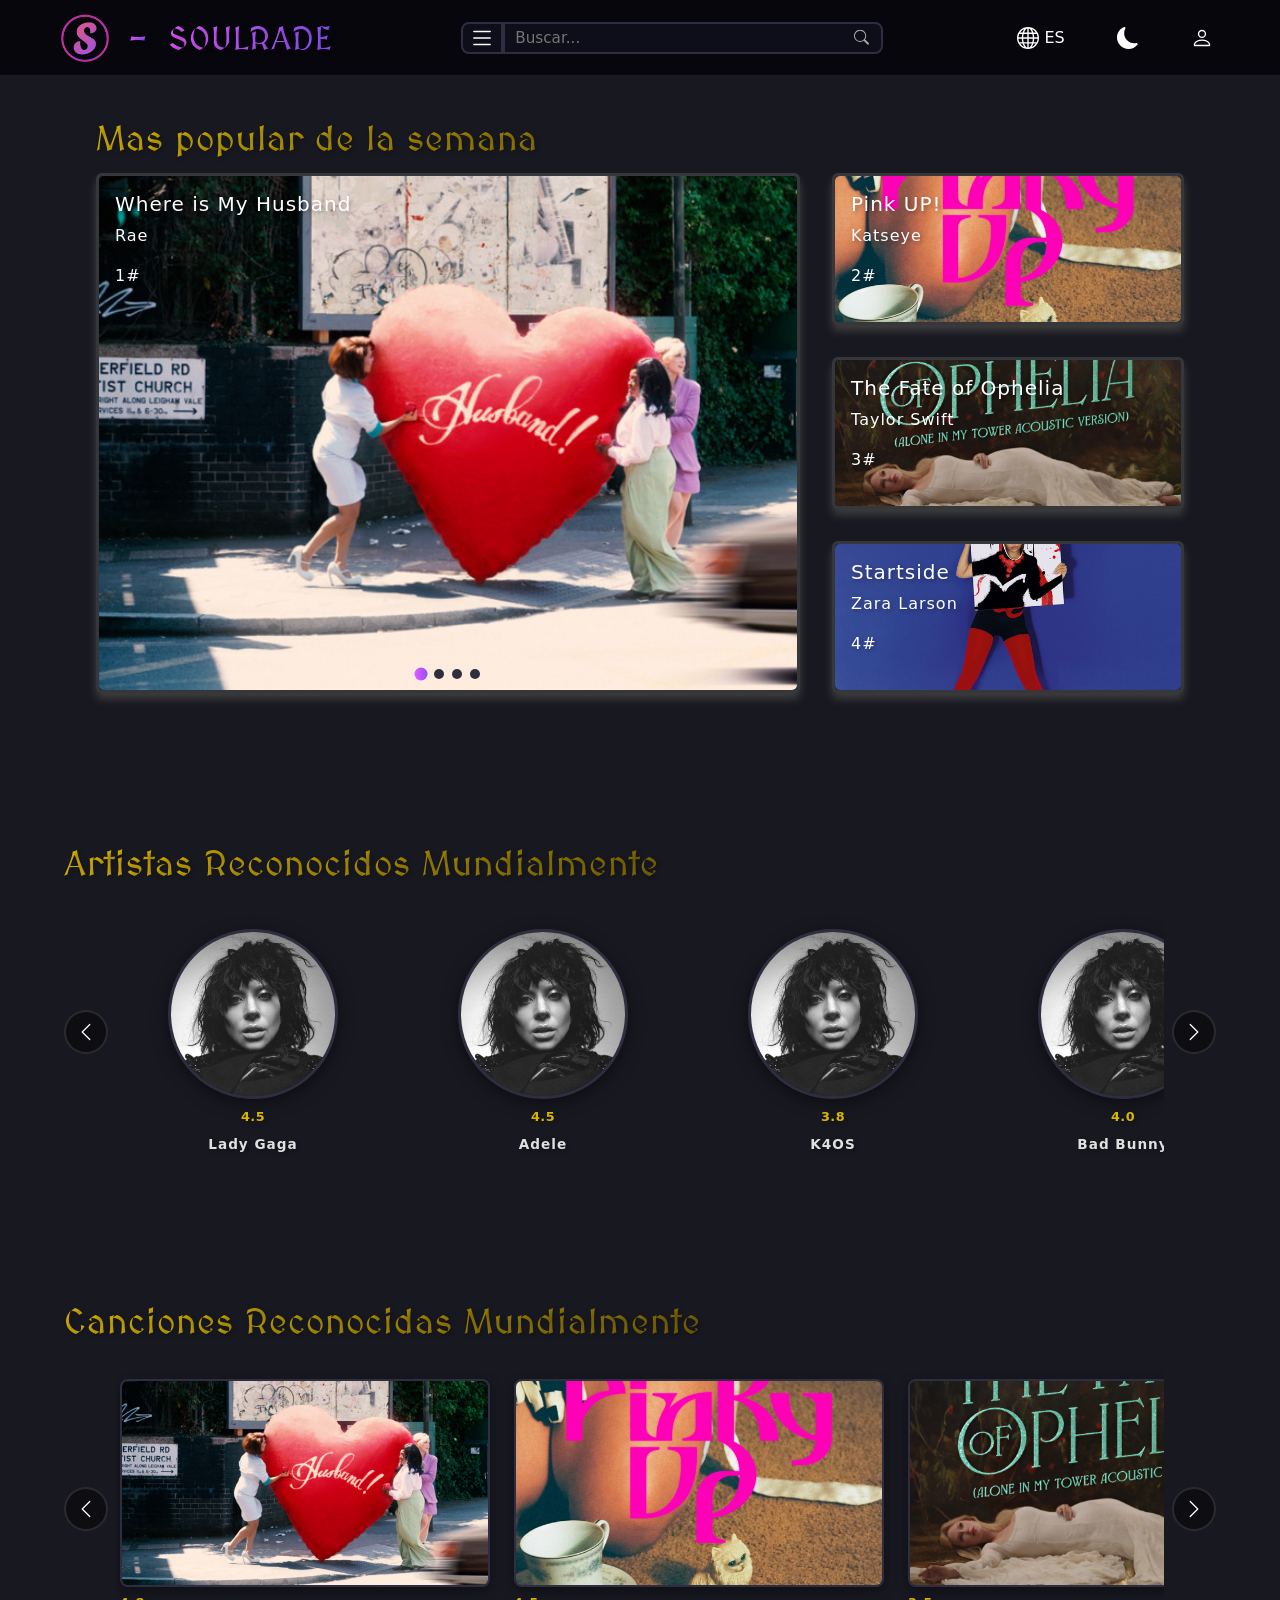
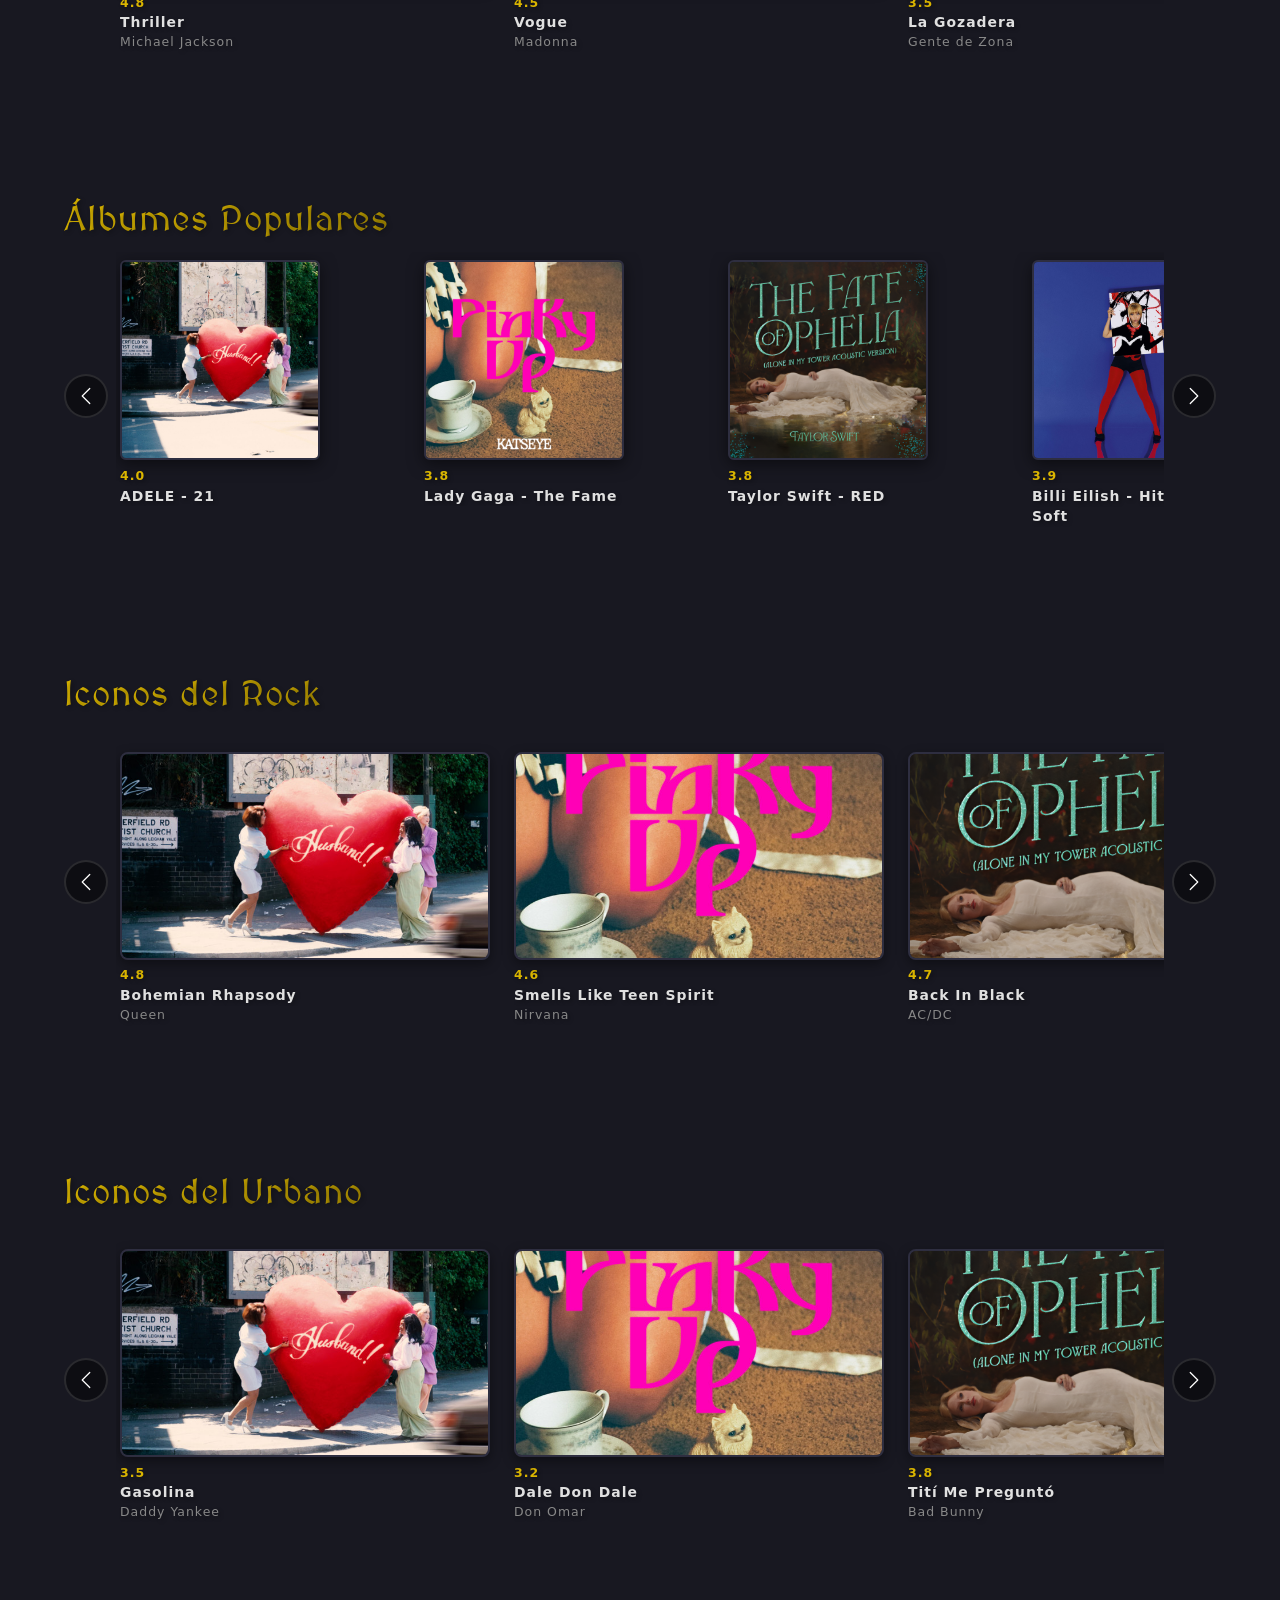
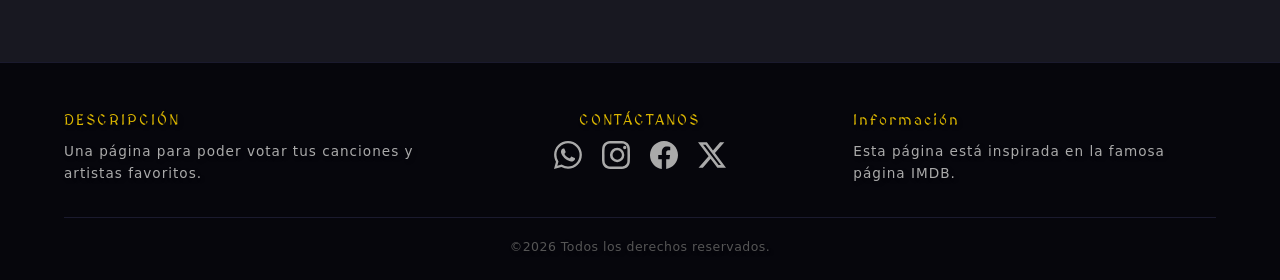
==== commit eb69ccbc: "Anexo el index provicional y unas funciones probicional del manejo de las apis" ====
--- a/index.html
+++ b/index.html
@@ -13,7 +13,6 @@
     <link href="https://cdn.jsdelivr.net/npm/bootstrap@5.3.8/dist/css/bootstrap.min.css" rel="stylesheet">
     <link rel="stylesheet" href="styles/styles.css">
 </head>
-
 <body>
     <header>
         <nav>
@@ -246,6 +245,467 @@
             </div>
         </div>
     </div>
+    <section class="Popular-de-la-semana">
+        <div class="Encabezado">Mas popular de la semana</div>
+        <div class="Mosaico-Wrapper">
+            <div class="Mosaico" id="mosaico">
+                <div class="Foto-Grande">
+                    <div class="card text-bg-dark" id="card-grande"></div>
+                    <button class="mosaico-btn mosaico-btn-prev" id="mosaico-prev" aria-label="Anterior">
+                        <svg xmlns="http://www.w3.org/2000/svg" width="20" height="20" fill="currentColor" viewBox="0 0 16 16">
+                            <path fill-rule="evenodd" d="M11.354 1.646a.5.5 0 0 1 0 .708L5.707 8l5.647 5.646a.5.5 0 0 1-.708.708l-6-6a.5.5 0 0 1 0-.708l6-6a.5.5 0 0 1 .708 0z"/>
+                        </svg>
+                    </button>
+                    <button class="mosaico-btn mosaico-btn-next" id="mosaico-next" aria-label="Siguiente">
+                        <svg xmlns="http://www.w3.org/2000/svg" width="20" height="20" fill="currentColor" viewBox="0 0 16 16">
+                            <path fill-rule="evenodd" d="M4.646 1.646a.5.5 0 0 1 .708 0l6 6a.5.5 0 0 1 0 .708l-6 6a.5.5 0 0 1-.708-.708L10.293 8 4.646 2.354a.5.5 0 0 1 0-.708z"/>
+                        </svg>
+                    </button>
+                    <div class="mosaico-indicadores" id="mosaico-indicadores"></div>
+                </div>
+                <div class="Fotos-Caida" id="fotos-caida"></div>
+            </div>
+        </div>
+    </section>
+
+    <section class="seccion-carrusel" id="sec-artistas">
+        <div class="Encabezado">Artistas Reconocidos Mundialmente</div>
+        <div class="carrusel-wrapper">
+            <button class="carrusel-btn carrusel-prev" data-target="artistas-track" aria-label="Anterior">
+                <svg xmlns="http://www.w3.org/2000/svg" width="20" height="20" fill="currentColor" viewBox="0 0 16 16">
+                    <path fill-rule="evenodd" d="M11.354 1.646a.5.5 0 0 1 0 .708L5.707 8l5.647 5.646a.5.5 0 0 1-.708.708l-6-6a.5.5 0 0 1 0-.708l6-6a.5.5 0 0 1 .708 0z"/>
+                </svg>
+            </button>
+            <div class="carrusel-track" id="artistas-track">
+                <div class="artista-card">
+                    <div class="artista-foto-wrap"><img src="assets/Artista 1.jfif" alt="Lady Gaga" class="artista-foto"></div>
+                    <div class="artista-rating">4.5</div>
+                    <div class="artista-nombre">Lady Gaga</div>
+                </div>
+                <div class="artista-card">
+                    <div class="artista-foto-wrap"><img src="assets/Artista 1.jfif" alt="Adele" class="artista-foto"></div>
+                    <div class="artista-rating">4.5</div>
+                    <div class="artista-nombre">Adele</div>
+                </div>
+                <div class="artista-card">
+                    <div class="artista-foto-wrap"><img src="assets/Artista 1.jfif" alt="K4OS" class="artista-foto"></div>
+                    <div class="artista-rating">3.8</div>
+                    <div class="artista-nombre">K4OS</div>
+                </div>
+                <div class="artista-card">
+                    <div class="artista-foto-wrap"><img src="assets/Artista 1.jfif" alt="Bad Bunny" class="artista-foto"></div>
+                    <div class="artista-rating">4.0</div>
+                    <div class="artista-nombre">Bad Bunny</div>
+                </div>
+                <div class="artista-card">
+                    <div class="artista-foto-wrap"><img src="assets/Artista 1.jfif" alt="Taylor Swift" class="artista-foto"></div>
+                    <div class="artista-rating">4.8</div>
+                    <div class="artista-nombre">Taylor Swift</div>
+                </div>
+                <div class="artista-card">
+                    <div class="artista-foto-wrap"><img src="assets/Artista 1.jfif" alt="Drake" class="artista-foto"></div>
+                    <div class="artista-rating">4.3</div>
+                    <div class="artista-nombre">Drake</div>
+                </div>
+                <div class="artista-card">
+                    <div class="artista-foto-wrap"><img src="assets/Artista 1.jfif" alt="Billie Eilish" class="artista-foto"></div>
+                    <div class="artista-rating">4.4</div>
+                    <div class="artista-nombre">Billie Eilish</div>
+                </div>
+                <div class="artista-card">
+                    <div class="artista-foto-wrap"><img src="assets/Artista 1.jfif" alt="Katy Perry" class="artista-foto"></div>
+                    <div class="artista-rating">4.4</div>
+                    <div class="artista-nombre">Katy Perry</div>
+                </div>
+            </div>
+            <button class="carrusel-btn carrusel-next" data-target="artistas-track" aria-label="Siguiente">
+                <svg xmlns="http://www.w3.org/2000/svg" width="20" height="20" fill="currentColor" viewBox="0 0 16 16">
+                    <path fill-rule="evenodd" d="M4.646 1.646a.5.5 0 0 1 .708 0l6 6a.5.5 0 0 1 0 .708l-6 6a.5.5 0 0 1-.708-.708L10.293 8 4.646 2.354a.5.5 0 0 1 0-.708z"/>
+                </svg>
+            </button>
+        </div>
+    </section>
+
+    <!-- CANCIONES RECONOCIDAS MUNDIALMENTE -->
+    <section class="seccion-carrusel" id="sec-canciones">
+        <div class="Encabezado">Canciones Reconocidas Mundialmente</div>
+        <div class="carrusel-wrapper">
+            <button class="carrusel-btn carrusel-prev" data-target="canciones-track" aria-label="Anterior">
+                <svg xmlns="http://www.w3.org/2000/svg" width="20" height="20" fill="currentColor" viewBox="0 0 16 16">
+                    <path fill-rule="evenodd" d="M11.354 1.646a.5.5 0 0 1 0 .708L5.707 8l5.647 5.646a.5.5 0 0 1-.708.708l-6-6a.5.5 0 0 1 0-.708l6-6a.5.5 0 0 1 .708 0z"/>
+                </svg>
+            </button>
+            <div class="carrusel-track" id="canciones-track">
+                <div class="media-card">
+                    <div class="media-thumb-wrap">
+                        <img src="assets/Mosaico 1.png" alt="Thriller" class="media-thumb">
+                        <span class="media-badge vevo">vevo</span>
+                    </div>
+                    <div class="media-rating">4.8 </div>
+                    <div class="media-titulo">Thriller</div>
+                    <div class="media-artista">Michael Jackson</div>
+                </div>
+                <div class="media-card">
+                    <div class="media-thumb-wrap">
+                        <img src="assets/Mosaico 2.png" alt="Vogue" class="media-thumb">
+                        <span class="media-badge vevo">vevo</span>
+                    </div>
+                    <div class="media-rating">4.5 </div>
+                    <div class="media-titulo">Vogue</div>
+                    <div class="media-artista">Madonna</div>
+                </div>
+                <div class="media-card">
+                    <div class="media-thumb-wrap">
+                        <img src="assets/Mosaico 3.png" alt="La Gozadera" class="media-thumb">
+                        <span class="media-badge vevo">vevo</span>
+                    </div>
+                    <div class="media-rating">3.5 </div>
+                    <div class="media-titulo">La Gozadera</div>
+                    <div class="media-artista">Gente de Zona</div>
+                </div>
+                <div class="media-card">
+                    <div class="media-thumb-wrap">
+                        <img src="assets/Mosaico 4.png" alt="Billie Jean" class="media-thumb">
+                        <span class="media-badge vevo">vevo</span>
+                    </div>
+                    <div class="media-rating">4.9 </div>
+                    <div class="media-titulo">Billie Jean</div>
+                    <div class="media-artista">Michael Jackson</div>
+                </div>
+                <div class="media-card">
+                    <div class="media-thumb-wrap">
+                        <img src="assets/Mosaico 1.png" alt="Like a Prayer" class="media-thumb">
+                        <span class="media-badge vevo">vevo</span>
+                    </div>
+                    <div class="media-rating">4.8 </div>
+                    <div class="media-titulo">Like a Prayer</div>
+                    <div class="media-artista">Madonna</div>
+                </div>
+                <div class="media-card">
+                    <div class="media-thumb-wrap">
+                        <img src="assets/Mosaico 2.png" alt="Baby One More Time" class="media-thumb">
+                        <span class="media-badge vevo">vevo</span>
+                    </div>
+                    <div class="media-rating">4.6 </div>
+                    <div class="media-titulo">Baby One More Time</div>
+                    <div class="media-artista">Britney Spears</div>
+                </div>
+            </div>
+            <button class="carrusel-btn carrusel-next" data-target="canciones-track" aria-label="Siguiente">
+                <svg xmlns="http://www.w3.org/2000/svg" width="20" height="20" fill="currentColor" viewBox="0 0 16 16">
+                    <path fill-rule="evenodd" d="M4.646 1.646a.5.5 0 0 1 .708 0l6 6a.5.5 0 0 1 0 .708l-6 6a.5.5 0 0 1-.708-.708L10.293 8 4.646 2.354a.5.5 0 0 1 0-.708z"/>
+                </svg>
+            </button>
+        </div>
+    </section>
+
+    <!-- ÁLBUMES POPULARES -->
+    <section class="seccion-carrusel" id="sec-albumes">
+        <div class="Encabezado">Álbumes Populares</div>
+        <div class="carrusel-wrapper">
+            <button class="carrusel-btn carrusel-prev" data-target="albumes-track" aria-label="Anterior">
+                <svg xmlns="http://www.w3.org/2000/svg" width="20" height="20" fill="currentColor" viewBox="0 0 16 16">
+                    <path fill-rule="evenodd" d="M11.354 1.646a.5.5 0 0 1 0 .708L5.707 8l5.647 5.646a.5.5 0 0 1-.708.708l-6-6a.5.5 0 0 1 0-.708l6-6a.5.5 0 0 1 .708 0z"/>
+                </svg>
+            </button>
+            <div class="carrusel-track" id="albumes-track">
+                <div class="album-card">
+                    <div class="album-cover-wrap">
+                        <img src="assets/Mosaico 1.png" alt="Adele 21" class="album-cover">
+                    </div>
+                    <div class="album-rating">4.0 </div>
+                    <div class="album-titulo">ADELE - 21</div>
+                </div>
+                <div class="album-card">
+                    <div class="album-cover-wrap">
+                        <img src="assets/Mosaico 2.png" alt="The Fame" class="album-cover">
+                    </div>
+                    <div class="album-rating">3.8 </div>
+                    <div class="album-titulo">Lady Gaga - The Fame</div>
+                </div>
+                <div class="album-card">
+                    <div class="album-cover-wrap">
+                        <img src="assets/Mosaico 3.png" alt="RED" class="album-cover">
+                    </div>
+                    <div class="album-rating">3.8 </div>
+                    <div class="album-titulo">Taylor Swift - RED</div>
+                </div>
+                <div class="album-card">
+                    <div class="album-cover-wrap">
+                        <img src="assets/Mosaico 4.png" alt="Hit Me Hard and Soft" class="album-cover">
+                    </div>
+                    <div class="album-rating">3.9 </div>
+                    <div class="album-titulo">Billi Eilish - Hit Me Hard and Soft</div>
+                </div>
+                <div class="album-card">
+                    <div class="album-cover-wrap">
+                        <img src="assets/Mosaico 1.png" alt="Un Verano Sin Ti" class="album-cover">
+                    </div>
+                    <div class="album-rating">4.7 </div>
+                    <div class="album-titulo">Bad Bunny - Un Verano Sin Ti</div>
+                </div>
+                <div class="album-card">
+                    <div class="album-cover-wrap">
+                        <img src="assets/Mosaico 2.png" alt="Thriller" class="album-cover">
+                    </div>
+                    <div class="album-rating">5.0 </div>
+                    <div class="album-titulo">Michael Jackson - Thriller</div>
+                </div>
+            </div>
+            <button class="carrusel-btn carrusel-next" data-target="albumes-track" aria-label="Siguiente">
+                <svg xmlns="http://www.w3.org/2000/svg" width="20" height="20" fill="currentColor" viewBox="0 0 16 16">
+                    <path fill-rule="evenodd" d="M4.646 1.646a.5.5 0 0 1 .708 0l6 6a.5.5 0 0 1 0 .708l-6 6a.5.5 0 0 1-.708-.708L10.293 8 4.646 2.354a.5.5 0 0 1 0-.708z"/>
+                </svg>
+            </button>
+        </div>
+    </section>
+
+    <!-- ICONOS DEL ROCK -->
+    <section class="seccion-carrusel" id="sec-rock">
+        <div class="Encabezado">Iconos del Rock</div>
+        <div class="carrusel-wrapper">
+            <button class="carrusel-btn carrusel-prev" data-target="rock-track" aria-label="Anterior">
+                <svg xmlns="http://www.w3.org/2000/svg" width="20" height="20" fill="currentColor" viewBox="0 0 16 16">
+                    <path fill-rule="evenodd" d="M11.354 1.646a.5.5 0 0 1 0 .708L5.707 8l5.647 5.646a.5.5 0 0 1-.708.708l-6-6a.5.5 0 0 1 0-.708l6-6a.5.5 0 0 1 .708 0z"/>
+                </svg>
+            </button>
+            <div class="carrusel-track" id="rock-track">
+                <div class="media-card">
+                    <div class="media-thumb-wrap">
+                        <img src="assets/Mosaico 1.png" alt="Bohemian Rhapsody" class="media-thumb">
+                        <span class="media-badge vevo">vevo</span>
+                    </div>
+                    <div class="media-rating">4.8 </div>
+                    <div class="media-titulo">Bohemian Rhapsody</div>
+                    <div class="media-artista">Queen</div>
+                </div>
+                <div class="media-card">
+                    <div class="media-thumb-wrap">
+                        <img src="assets/Mosaico 2.png" alt="Smells Like Teen Spirit" class="media-thumb">
+                        <span class="media-badge vevo">vevo</span>
+                    </div>
+                    <div class="media-rating">4.6 </div>
+                    <div class="media-titulo">Smells Like Teen Spirit</div>
+                    <div class="media-artista">Nirvana</div>
+                </div>
+                <div class="media-card">
+                    <div class="media-thumb-wrap">
+                        <img src="assets/Mosaico 3.png" alt="Back In Black" class="media-thumb">
+                        <span class="media-badge vevo">vevo</span>
+                    </div>
+                    <div class="media-rating">4.7 </div>
+                    <div class="media-titulo">Back In Black</div>
+                    <div class="media-artista">AC/DC</div>
+                </div>
+                <div class="media-card">
+                    <div class="media-thumb-wrap">
+                        <img src="assets/Mosaico 4.png" alt="Hotel California" class="media-thumb">
+                        <span class="media-badge vevo">vevo</span>
+                    </div>
+                    <div class="media-rating">4.9 </div>
+                    <div class="media-titulo">Hotel California</div>
+                    <div class="media-artista">Eagles</div>
+                </div>
+                <div class="media-card">
+                    <div class="media-thumb-wrap">
+                        <img src="assets/Mosaico 1.png" alt="Stairway to Heaven" class="media-thumb">
+                        <span class="media-badge vevo">vevo</span>
+                    </div>
+                    <div class="media-rating">4.8 </div>
+                    <div class="media-titulo">Stairway to Heaven</div>
+                    <div class="media-artista">Led Zeppelin</div>
+                </div>
+            </div>
+            <button class="carrusel-btn carrusel-next" data-target="rock-track" aria-label="Siguiente">
+                <svg xmlns="http://www.w3.org/2000/svg" width="20" height="20" fill="currentColor" viewBox="0 0 16 16">
+                    <path fill-rule="evenodd" d="M4.646 1.646a.5.5 0 0 1 .708 0l6 6a.5.5 0 0 1 0 .708l-6 6a.5.5 0 0 1-.708-.708L10.293 8 4.646 2.354a.5.5 0 0 1 0-.708z"/>
+                </svg>
+            </button>
+        </div>
+    </section>
+
+    <!-- ICONOS DEL URBANO -->
+    <section class="seccion-carrusel" id="sec-urbano">
+        <div class="Encabezado">Iconos del Urbano</div>
+        <div class="carrusel-wrapper">
+            <button class="carrusel-btn carrusel-prev" data-target="urbano-track" aria-label="Anterior">
+                <svg xmlns="http://www.w3.org/2000/svg" width="20" height="20" fill="currentColor" viewBox="0 0 16 16">
+                    <path fill-rule="evenodd" d="M11.354 1.646a.5.5 0 0 1 0 .708L5.707 8l5.647 5.646a.5.5 0 0 1-.708.708l-6-6a.5.5 0 0 1 0-.708l6-6a.5.5 0 0 1 .708 0z"/>
+                </svg>
+            </button>
+            <div class="carrusel-track" id="urbano-track">
+                <div class="media-card">
+                    <div class="media-thumb-wrap">
+                        <img src="assets/Mosaico 1.png" alt="Gasolina" class="media-thumb">
+                    </div>
+                    <div class="media-rating">3.5 </div>
+                    <div class="media-titulo">Gasolina</div>
+                    <div class="media-artista">Daddy Yankee</div>
+                </div>
+                <div class="media-card">
+                    <div class="media-thumb-wrap">
+                        <img src="assets/Mosaico 2.png" alt="Dale Don Dale" class="media-thumb">
+                    </div>
+                    <div class="media-rating">3.2 </div>
+                    <div class="media-titulo">Dale Don Dale</div>
+                    <div class="media-artista">Don Omar</div>
+                </div>
+                <div class="media-card">
+                    <div class="media-thumb-wrap">
+                        <img src="assets/Mosaico 3.png" alt="Tití Me Preguntó" class="media-thumb">
+                        <span class="media-badge rimas">rimas</span>
+                    </div>
+                    <div class="media-rating">3.8 </div>
+                    <div class="media-titulo">Tití Me Preguntó</div>
+                    <div class="media-artista">Bad Bunny</div>
+                </div>
+                <div class="media-card">
+                    <div class="media-thumb-wrap">
+                        <img src="assets/Mosaico 4.png" alt="Con Calma" class="media-thumb">
+                    </div>
+                    <div class="media-rating">4.1 </div>
+                    <div class="media-titulo">Con Calma</div>
+                    <div class="media-artista">Daddy Yankee</div>
+                </div>
+                <div class="media-card">
+                    <div class="media-thumb-wrap">
+                        <img src="assets/Mosaico 1.png" alt="Despacito" class="media-thumb">
+                        <span class="media-badge vevo">vevo</span>
+                    </div>
+                    <div class="media-rating">4.4 </div>
+                    <div class="media-titulo">Despacito</div>
+                    <div class="media-artista">Luis Fonsi</div>
+                </div>
+            </div>
+            <button class="carrusel-btn carrusel-next" data-target="urbano-track" aria-label="Siguiente">
+                <svg xmlns="http://www.w3.org/2000/svg" width="20" height="20" fill="currentColor" viewBox="0 0 16 16">
+                    <path fill-rule="evenodd" d="M4.646 1.646a.5.5 0 0 1 .708 0l6 6a.5.5 0 0 1 0 .708l-6 6a.5.5 0 0 1-.708-.708L10.293 8 4.646 2.354a.5.5 0 0 1 0-.708z"/>
+                </svg>
+            </button>
+        </div>
+    </section>
+
+    <footer>
+        <div class="footer-grid">
+            <div class="footer-col">
+                <h4 class="footer-titulo">DESCRIPCIÓN</h4>
+                <p class="footer-texto">Una página para poder votar tus canciones y artistas favoritos.</p>
+            </div>
+            <div class="footer-col footer-col-center">
+                <h4 class="footer-titulo">CONTÁCTANOS</h4>
+                <div class="footer-redes">
+                    <a href="#" class="footer-red" aria-label="WhatsApp">
+                        <svg xmlns="http://www.w3.org/2000/svg" width="28" height="28" fill="currentColor" viewBox="0 0 16 16">
+                            <path d="M13.601 2.326A7.854 7.854 0 0 0 7.994 0C3.627 0 .068 3.558.064 7.926c0 1.399.366 2.76 1.057 3.965L0 16l4.204-1.102a7.933 7.933 0 0 0 3.79.965h.004c4.368 0 7.926-3.558 7.93-7.93A7.898 7.898 0 0 0 13.6 2.326zM7.994 14.521a6.573 6.573 0 0 1-3.356-.92l-.24-.144-2.494.654.666-2.433-.156-.251a6.56 6.56 0 0 1-1.007-3.505c0-3.626 2.957-6.584 6.591-6.584a6.56 6.56 0 0 1 4.66 1.931 6.557 6.557 0 0 1 1.928 4.66c-.004 3.639-2.961 6.592-6.592 6.592zm3.615-4.934c-.197-.099-1.17-.578-1.353-.646-.182-.065-.315-.099-.445.099-.133.197-.513.646-.627.775-.114.133-.232.148-.43.05-.197-.1-.836-.308-1.592-.985-.59-.525-.985-1.175-1.103-1.372-.114-.198-.011-.304.088-.403.087-.088.197-.232.296-.346.1-.114.133-.198.198-.33.065-.134.034-.248-.015-.347-.05-.099-.445-1.076-.612-1.47-.16-.389-.323-.335-.445-.34-.114-.007-.247-.007-.38-.007a.729.729 0 0 0-.529.247c-.182.198-.691.677-.691 1.654 0 .977.71 1.916.81 2.049.098.133 1.394 2.132 3.383 2.992.47.205.84.326 1.129.418.475.152.904.129 1.246.08.38-.058 1.171-.48 1.338-.943.164-.464.164-.86.114-.943-.049-.084-.182-.133-.38-.232z"/>
+                        </svg>
+                    </a>
+                    <a href="#" class="footer-red" aria-label="Instagram">
+                        <svg xmlns="http://www.w3.org/2000/svg" width="28" height="28" fill="currentColor" viewBox="0 0 16 16">
+                            <path d="M8 0C5.829 0 5.556.01 4.703.048 3.85.088 3.269.222 2.76.42a3.917 3.917 0 0 0-1.417.923A3.927 3.927 0 0 0 .42 2.76C.222 3.268.087 3.85.048 4.7.01 5.555 0 5.827 0 8.001c0 2.172.01 2.444.048 3.297.04.852.174 1.433.372 1.942.205.526.478.972.923 1.417.444.445.89.719 1.416.923.51.198 1.09.333 1.942.372C5.555 15.99 5.827 16 8 16s2.444-.01 3.298-.048c.851-.04 1.434-.174 1.943-.372a3.916 3.916 0 0 0 1.416-.923c.445-.445.718-.891.923-1.417.197-.509.332-1.09.372-1.942C15.99 10.445 16 10.173 16 8s-.01-2.445-.048-3.299c-.04-.851-.175-1.433-.372-1.941a3.926 3.926 0 0 0-.923-1.417A3.911 3.911 0 0 0 13.24.42c-.51-.198-1.092-.333-1.943-.372C10.443.01 10.172 0 7.998 0zm.003 1.44c2.136 0 2.39.01 3.233.048.78.036 1.203.166 1.485.276.373.145.64.319.92.599.28.28.453.546.598.92.11.281.24.705.275 1.485.039.843.047 1.096.047 3.231s-.008 2.389-.047 3.232c-.035.78-.166 1.203-.275 1.485a2.47 2.47 0 0 1-.599.919c-.28.28-.546.453-.92.598-.28.11-.704.24-1.485.276-.843.038-1.096.047-3.232.047s-2.39-.009-3.233-.047c-.78-.036-1.203-.166-1.485-.276a2.478 2.478 0 0 1-.92-.598 2.48 2.48 0 0 1-.6-.92c-.109-.281-.24-.705-.275-1.485-.038-.843-.046-1.096-.046-3.233 0-2.136.008-2.388.046-3.231.036-.78.166-1.204.276-1.486.145-.373.319-.64.599-.92.28-.28.546-.453.92-.598.282-.11.705-.24 1.485-.276.738-.034 1.024-.044 2.515-.045zm4.988 1.328a.96.96 0 1 0 0 1.92.96.96 0 0 0 0-1.92zm-4.27 1.122a4.109 4.109 0 1 0 0 8.217 4.109 4.109 0 0 0 0-8.217zm0 1.441a2.667 2.667 0 1 1 0 5.334 2.667 2.667 0 0 1 0-5.334z"/>
+                        </svg>
+                    </a>
+                    <a href="#" class="footer-red" aria-label="Facebook">
+                        <svg xmlns="http://www.w3.org/2000/svg" width="28" height="28" fill="currentColor" viewBox="0 0 16 16">
+                            <path d="M16 8.049c0-4.446-3.582-8.05-8-8.05C3.58 0-.002 3.603-.002 8.05c0 4.017 2.926 7.347 6.75 7.951v-5.625h-2.03V8.05H6.75V6.275c0-2.017 1.195-3.131 3.022-3.131.876 0 1.791.157 1.791.157v1.98h-1.009c-.993 0-1.303.621-1.303 1.258v1.51h2.218l-.354 2.326H9.25V16c3.824-.604 6.75-3.934 6.75-7.951z"/>
+                        </svg>
+                    </a>
+                    <a href="#" class="footer-red" aria-label="Twitter/X">
+                        <svg xmlns="http://www.w3.org/2000/svg" width="28" height="28" fill="currentColor" viewBox="0 0 16 16">
+                            <path d="M12.6.75h2.454l-5.36 6.142L16 15.25h-4.937l-3.867-5.07-4.425 5.07H.316l5.733-6.57L0 .75h5.063l3.495 4.633L12.601.75Zm-.86 13.028h1.36L4.323 2.145H2.865z"/>
+                        </svg>
+                    </a>
+                </div>
+            </div>
+            <div class="footer-col">
+                <h4 class="footer-titulo">Información</h4>
+                <p class="footer-texto">Esta página está inspirada en la famosa página IMDB.</p>
+            </div>
+        </div>
+        <div class="footer-copy">©2026 Todos los derechos reservados.</div>
+    </footer>
+
+    <script>
+        const mosaicItems = [
+            { img: 'assets/Mosaico 1.png', titulo: 'Where is My Husband', artista: 'Rae',          rating: "1#"},
+            { img: 'assets/Mosaico 2.png', titulo: 'Pink UP!',             artista: 'Katseye',      rating:"2#"},
+            { img: 'assets/Mosaico 3.png', titulo: 'The Fate of Ophelia',  artista: 'Taylor Swift', rating: "3#"},
+            { img: 'assets/Mosaico 4.png', titulo: 'Startside',            artista: 'Zara Larson',  rating:"4#"},
+        ];
+
+        let offset = 0;
+        let animando = false;
+
+        function crearCard(item, esGrande) {
+            const card = document.createElement('div');
+            card.className = 'card text-bg-dark';
+            card.innerHTML = `
+                <img src="${item.img}" class="card-img" alt="${item.titulo}">
+                <div class="card-img-overlay">
+                    <h5 class="card-title">${item.titulo}</h5>
+                    <p class="card-text">${item.artista}</p>
+                    <p class="card-text">${item.rating}</p>
+                </div>`;
+            return card;
+        }
+
+        function renderMosaico() {
+            const cardGrande = document.getElementById('card-grande');
+            const fotosCaida = document.getElementById('fotos-caida');
+
+            const grande = mosaicItems[offset % mosaicItems.length];
+            cardGrande.innerHTML = `
+                <img src="${grande.img}" class="card-img" alt="${grande.titulo}">
+                <div class="card-img-overlay">
+                    <h5 class="card-title">${grande.titulo}</h5>
+                    <p class="card-text">${grande.artista}</p>
+                    <p class="card-text">${grande.rating}</p>
+                </div>`;
+
+            fotosCaida.innerHTML = '';
+            for (let i = 1; i <= 3; i++) {
+                const item = mosaicItems[(offset + i) % mosaicItems.length];
+                const card = crearCard(item, false);
+                fotosCaida.appendChild(card);
+            }
+
+            // Indicadores
+            const indicadores = document.getElementById('mosaico-indicadores');
+            indicadores.innerHTML = '';
+            mosaicItems.forEach((_, i) => {
+                const dot = document.createElement('button');
+                dot.className = 'mosaico-dot' + (i === offset % mosaicItems.length ? ' activo' : '');
+                dot.addEventListener('click', () => rotar(i - offset));
+                indicadores.appendChild(dot);
+            });
+        }
+
+        function rotar(direccion) {
+            if (animando) return;
+            animando = true;
+
+            const mosaico = document.getElementById('mosaico');
+            const claseAnim = direccion > 0 ? 'mosaico-salida-izq' : 'mosaico-salida-der';
+            const claseEntrada = direccion > 0 ? 'mosaico-entrada-der' : 'mosaico-entrada-izq';
+
+            mosaico.classList.add(claseAnim);
+
+            setTimeout(() => {
+                offset = ((offset + direccion) % mosaicItems.length + mosaicItems.length) % mosaicItems.length;
+                renderMosaico();
+                mosaico.classList.remove(claseAnim);
+                mosaico.classList.add(claseEntrada);
+                setTimeout(() => {
+                    mosaico.classList.remove(claseEntrada);
+                    animando = false;
+                }, 350);
+            }, 300);
+        }
+
+        document.getElementById('mosaico-next').addEventListener('click', () => rotar(1));
+        document.getElementById('mosaico-prev').addEventListener('click', () => rotar(-1));
+
+        renderMosaico();
+    </script>
     <script src="https://cdn.jsdelivr.net/npm/bootstrap@5.3.8/dist/js/bootstrap.bundle.min.js"></script>
     <script>
         document.querySelectorAll('.boton-submenus').forEach(function(button) {
@@ -390,6 +850,24 @@
         var temaGuardado = localStorage.getItem('tema');
         if (temaGuardado) aplicarTema(temaGuardado, false);
     </script>
+    <script>
+        // Carrusel genérico
+        document.querySelectorAll('.carrusel-btn').forEach(function(btn) {
+            btn.addEventListener('click', function() {
+                var trackId = btn.getAttribute('data-target');
+                var track = document.getElementById(trackId);
+                if (!track) return;
+                var card = track.querySelector('.artista-card, .media-card, .album-card');
+                if (!card) return;
+                var scrollAmount = card.offsetWidth + parseInt(getComputedStyle(track).gap || 24);
+                if (btn.classList.contains('carrusel-prev')) {
+                    track.scrollBy({ left: -scrollAmount, behavior: 'smooth' });
+                } else {
+                    track.scrollBy({ left: scrollAmount, behavior: 'smooth' });
+                }
+            });
+        });
+    </script>
 </body>
 
 </html>
--- a/styles/styles.css
+++ b/styles/styles.css
@@ -3,13 +3,15 @@
 }
 
 body {
+    padding-top: 1rem;
     background-color: #181821;
     letter-spacing: 1px;
     text-shadow: 2px 2px 4px rgba(0, 0, 0, 0.3);
+    justify-content: center;
 }
 
 [data-theme="light"] body {
-    background-color: #f0eef7;
+    background-color: #ffffff;
 }
 
 header {
@@ -19,7 +21,6 @@
     position: fixed;
     top: 0;
     z-index: 1000;
-    box-shadow: 0 6px 8px #3e3e3e;
 }
 
 [data-theme="light"] header {
@@ -225,7 +226,7 @@
 
 .barra-busqueda-texto {
     width: 100%;
-    height: 33px;
+    height: 32px;
     font-size: 0.95rem;
     padding-right: 40px;
     padding-left: 10px;
@@ -718,4 +719,475 @@
 
 .mobile-footer .mobile-divisor {
     display: none;
+}
+
+.Popular-de-la-semana {
+    padding: 6rem;
+}
+
+.Encabezado {
+    font-family: "MedievalSharp", cursive;
+    font-size: 35px;
+    font-weight: 300;
+    background: linear-gradient(90deg, #dbb600, #2a2200);
+    background-clip: text;
+    -webkit-background-clip: text;
+    color: transparent;
+    -webkit-text-fill-color: transparent;
+    padding-bottom: 0.5rem;
+}
+
+.Mosaico-Wrapper {
+    display: flex;
+    flex-direction: column;
+    gap: 1rem;
+}
+
+.Mosaico {
+    display: flex;
+    gap: 2rem;
+    align-items: stretch;
+    height: 520px;
+}
+
+.Foto-Grande {
+    flex: 2;
+    min-width: 0;
+    position: relative;
+}
+
+.Foto-Grande .card {
+    height: 100%;
+    overflow: hidden;
+    border: 3px solid #5252526c;
+    box-shadow: 0 6px 8px #3e3e3e;
+}
+
+.Foto-Grande .card-img {
+    width: 100%;
+    height: 100%;
+    object-fit: cover;
+}
+
+.Fotos-Caida {
+    flex: 1;
+    display: flex;
+    flex-direction: column;
+    gap: 2rem;
+    min-width: 0;
+}
+
+.Fotos-Caida .card {
+    flex: 1;
+    overflow: hidden;
+    border: 3px solid #5252526c;
+    box-shadow: 0 6px 8px #3e3e3e;
+}
+
+.Fotos-Caida .card-img {
+    width: 100%;
+    height: 100%;
+    object-fit: cover;
+}
+
+/* Botones flotantes sobre la foto grande */
+.mosaico-btn {
+    position: absolute;
+    top: 50%;
+    transform: translateY(-50%);
+    z-index: 10;
+    background: rgba(0, 0, 0, 0.45);
+    border: 2px solid rgba(255, 255, 255, 0.15);
+    color: #ffffff;
+    border-radius: 50%;
+    width: 42px;
+    height: 42px;
+    display: flex;
+    align-items: center;
+    justify-content: center;
+    opacity: 0;
+    transition: all 0.25s ease;
+}
+
+.Foto-Grande:hover .mosaico-btn {
+    opacity: 1;
+}
+
+.mosaico-btn-prev { left: 12px; }
+.mosaico-btn-next { right: 12px; }
+
+.mosaico-btn:hover {
+    background: rgba(140, 82, 255, 0.7);
+    border-color: #8c52ff;
+    transform: translateY(-50%) scale(1.1);
+}
+
+[data-theme="light"] .mosaico-btn {
+    background: rgba(255, 255, 255, 0.55);
+    border-color: rgba(140, 82, 255, 0.3);
+    color: #5c2dbd;
+}
+
+[data-theme="light"] .mosaico-btn:hover {
+    background: rgba(255, 58, 219, 0.65);
+    border-color: #ff3adb;
+    color: #ffffff;
+}
+
+.mosaico-indicadores {
+    position: absolute;
+    bottom: 14px;
+    left: 50%;
+    transform: translateX(-50%);
+    display: flex;
+    gap: 0.5rem;
+    align-items: center;
+    z-index: 10;
+}
+
+.mosaico-dot {
+    width: 10px;
+    height: 10px;
+    border-radius: 50%;
+    border: none;
+    background: #2e2e40;
+    padding: 0;
+    transition: all 0.3s ease;
+    cursor: pointer;
+}
+
+.mosaico-dot.activo {
+    background: linear-gradient(90deg, #e757ff, #8c52ff);
+    transform: scale(1.3);
+}
+
+[data-theme="light"] .mosaico-dot {
+    background: #d4c5f7;
+}
+
+[data-theme="light"] .mosaico-dot.activo {
+    background: linear-gradient(90deg, #ff3adb, #8c52ff);
+}
+
+/* Animaciones de transición - crossfade */
+@keyframes fade-out {
+    from { opacity: 1; }
+    to   { opacity: 0; }
+}
+@keyframes fade-in {
+    from { opacity: 0; }
+    to   { opacity: 1; }
+}
+
+.mosaico-salida-izq,
+.mosaico-salida-der { animation: fade-out 0.25s ease forwards; }
+
+.mosaico-entrada-der,
+.mosaico-entrada-izq { animation: fade-in 0.3s ease forwards; }
+
+.seccion-carrusel {
+    padding: 3rem 4rem 2rem;
+    position: relative;
+}
+
+@media (max-width: 991px) {
+    .seccion-carrusel {
+        padding: 2rem 1.25rem 1.5rem;
+    }
+}
+
+.seccion-carrusel{
+    padding-bottom: 5rem;
+}
+
+.carrusel-wrapper {
+    position: relative;
+    display: flex;
+    align-items: center;
+    gap: 0.5rem;
+}
+
+.carrusel-track {
+    display: flex;
+    gap: 1.5rem;
+    overflow-x: auto;
+    scroll-snap-type: x mandatory;
+    scrollbar-width: none;
+    -ms-overflow-style: none;
+    padding: 0.5rem 0.25rem 0.75rem;
+    flex: 1;
+}
+
+.carrusel-track::-webkit-scrollbar {
+    display: none;
+}
+
+.carrusel-btn {
+    flex-shrink: 0;
+    background: rgba(0, 0, 0, 0.45);
+    border: 2px solid rgba(255, 255, 255, 0.12);
+    color: #ffffff;
+    border-radius: 50%;
+    width: 44px;
+    height: 44px;
+    display: flex;
+    align-items: center;
+    justify-content: center;
+    transition: all 0.25s ease;
+    z-index: 2;
+}
+
+.carrusel-btn:hover {
+    background: rgba(140, 82, 255, 0.7);
+    border-color: #8c52ff;
+    transform: scale(1.1);
+}
+
+[data-theme="light"] .carrusel-btn {
+    background: rgba(255, 255, 255, 0.7);
+    border-color: rgba(140, 82, 255, 0.3);
+    color: #5c2dbd;
+}
+
+[data-theme="light"] .carrusel-btn:hover {
+    background: rgba(255, 58, 219, 0.65);
+    border-color: #ff3adb;
+    color: #ffffff;
+}
+
+.artista-card {
+    padding-top: 1.5rem;
+    padding-left: 3rem;
+    padding-right: 3rem;
+    flex-shrink: 0;
+    display: flex;
+    flex-direction: column;
+    align-items: center;
+    gap: 0.5rem;
+    transition: transform 0.25s ease;
+}
+
+.artista-card:hover {
+    transform: translateY(-4px);
+}
+
+.artista-foto-wrap {
+    width: 170px;
+    height: 170px;
+    border-radius: 50%;
+    overflow: hidden;
+    border: 3px solid #2e2e40;
+    box-shadow: 0 4px 16px rgba(0,0,0,0.5);
+    transition: border-color 0.3s;
+}
+
+.artista-card:hover .artista-foto-wrap {
+    border-color: #8c52ff;
+    box-shadow: 0 4px 20px rgba(140, 82, 255, 0.4);
+}
+
+.artista-foto {
+    width: 100%;
+    height: 100%;
+    object-fit: cover;
+}
+
+.artista-rating {
+    font-size: 0.8rem;
+    color: #dbb600;
+    font-weight: 700;
+    letter-spacing: 0.5px;
+}
+
+.artista-nombre {
+    font-size: 0.85rem;
+    color: #e0e0e0;
+    font-weight: 600;
+    text-align: center;
+    max-width: 130px;
+}
+
+[data-theme="light"] .artista-nombre {
+    color: #2d1b5e;
+}
+
+.media-card {
+    padding-top: 1rem;
+    flex-shrink: 0;
+    width: 370px;
+    cursor: pointer;
+    transition: transform 0.25s ease;
+}
+
+.media-card:hover {
+    transform: translateY(-4px);
+}
+
+.media-thumb-wrap {
+    position: relative;
+    width: 100%;
+    aspect-ratio: 16/9;
+    border-radius: 8px;
+    overflow: hidden;
+    border: 2px solid #2e2e40;
+    box-shadow: 0 4px 12px rgba(0,0,0,0.4);
+    transition: border-color 0.3s, box-shadow 0.3s;
+}
+
+.media-card:hover .media-thumb-wrap {
+    border-color: #8c52ff;
+    box-shadow: 0 6px 20px rgba(140, 82, 255, 0.3);
+}
+
+.media-thumb, .album-cover {
+    width: 100%;
+    height: 100%;
+    object-fit: cover;
+}
+
+.media-rating, .album-rating{
+    font-size: 0.78rem;
+    color: #dbb600;
+    font-weight: 700;
+    margin-top: 0.4rem;
+}
+
+.media-titulo, .album-titulo {
+    font-size: 0.87rem;
+    color: #e0e0e0;
+    font-weight: 600;
+    overflow: hidden;
+}
+
+.media-artista {
+    font-size: 0.78rem;
+    color: #888;
+    font-weight: 500;
+}
+
+[data-theme="light"] .media-titulo {
+    color: #2d1b5e;
+}
+
+[data-theme="light"] .media-artista {
+    color: #7a6aa0;
+}
+
+.album-card {
+    flex-shrink: 0;
+    width: 280px;
+    cursor: pointer;
+    transition: transform 0.25s ease;
+}
+
+.album-card:hover {
+    transform: translateY(-4px);
+}
+
+.album-cover-wrap {
+    width: 200px;
+    height: 200px;
+    border-radius: 6px;
+    overflow: hidden;
+    border: 2px solid #2e2e40;
+    box-shadow: 0 4px 16px rgba(0,0,0,0.5);
+    transition: border-color 0.3s, box-shadow 0.3s;
+}
+
+.album-card:hover .album-cover-wrap {
+    border-color: #8c52ff;
+    box-shadow: 0 6px 24px rgba(140, 82, 255, 0.35);
+}
+
+[data-theme="light"] .album-titulo {
+    color: #2d1b5e;
+}
+
+footer {
+    background-color: #06060c;
+    border-top: 1px solid #1a1a2e;
+    padding: 3rem 4rem 1.5rem;
+    margin-top: 3rem;
+    bottom: 0;
+}
+
+[data-theme="light"] footer {
+    background-color: #0b0615;
+    border-top-color: #2a1060;
+}
+
+.footer-grid {
+    display: grid;
+    grid-template-columns: 1fr 1fr 1fr;
+    gap: 2rem;
+    padding-bottom: 2rem;
+    border-bottom: 1px solid #1a1a2e;
+}
+
+[data-theme="light"] .footer-grid {
+    border-bottom-color: #2a1060;
+}
+
+.footer-titulo {
+    font-family: "MedievalSharp", cursive;
+    font-size: 0.95rem;
+    font-weight: 400;
+    color: #dbb600;
+    letter-spacing: 2px;
+    margin-bottom: 0.75rem;
+}
+
+.footer-texto {
+    font-size: 0.85rem;
+    color: #aaaaaa;
+    line-height: 1.6;
+    margin: 0;
+}
+
+[data-theme="light"] .footer-texto {
+    color: #b0a0d0;
+}
+
+.footer-col-center {
+    display: flex;
+    flex-direction: column;
+    align-items: center;
+    text-align: center;
+}
+
+.footer-redes {
+    display: flex;
+    gap: 1.25rem;
+    align-items: center;
+}
+
+.footer-red {
+    color: #aaaaaa;
+    transition: color 0.25s, transform 0.25s;
+    display: flex;
+}
+
+.footer-red:hover {
+    color: #e757ff;
+    transform: scale(1.2);
+}
+
+[data-theme="light"] .footer-red {
+    color: #8c52ff;
+}
+
+[data-theme="light"] .footer-red:hover {
+    color: #ff3adb;
+}
+
+.footer-copy {
+    text-align: center;
+    font-size: 0.78rem;
+    color: #555;
+    padding-top: 1.25rem;
+    letter-spacing: 0.5px;
+}
+
+[data-theme="light"] .footer-copy {
+    color: #9070c0;
 }
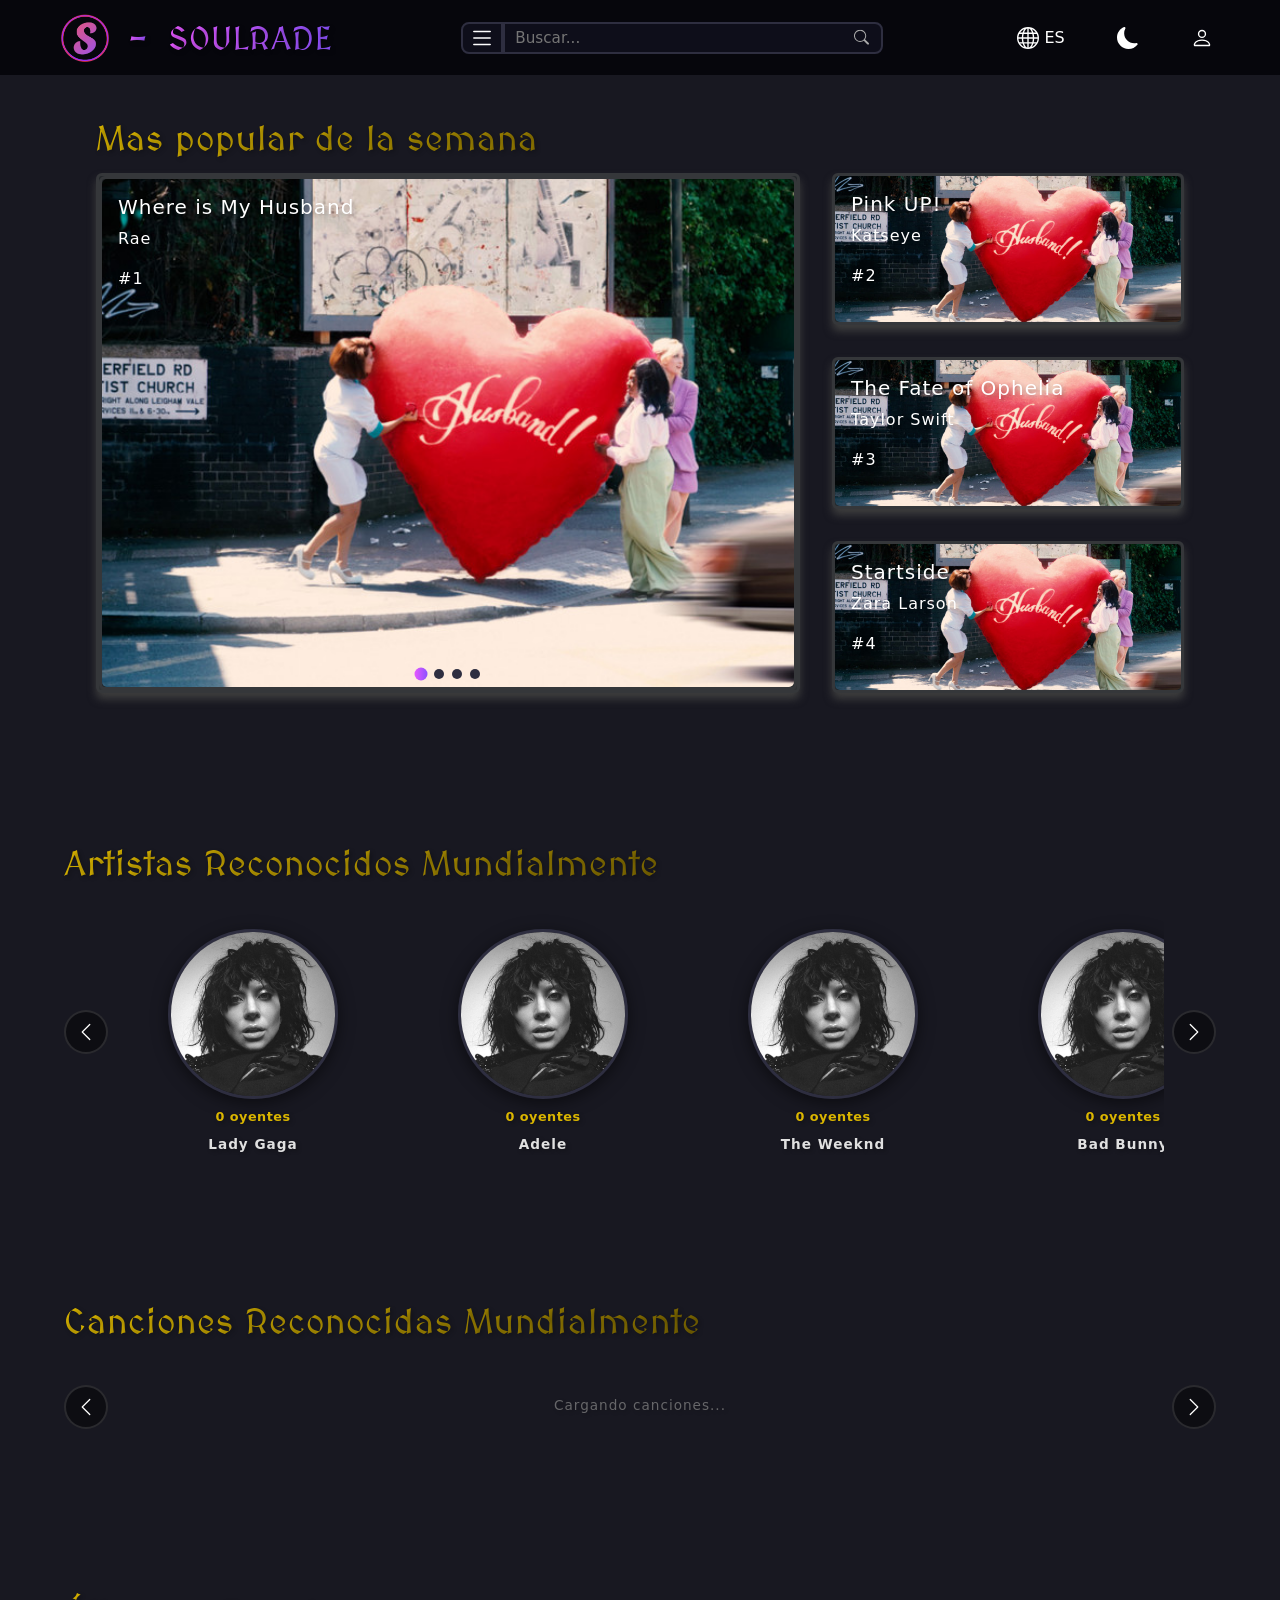
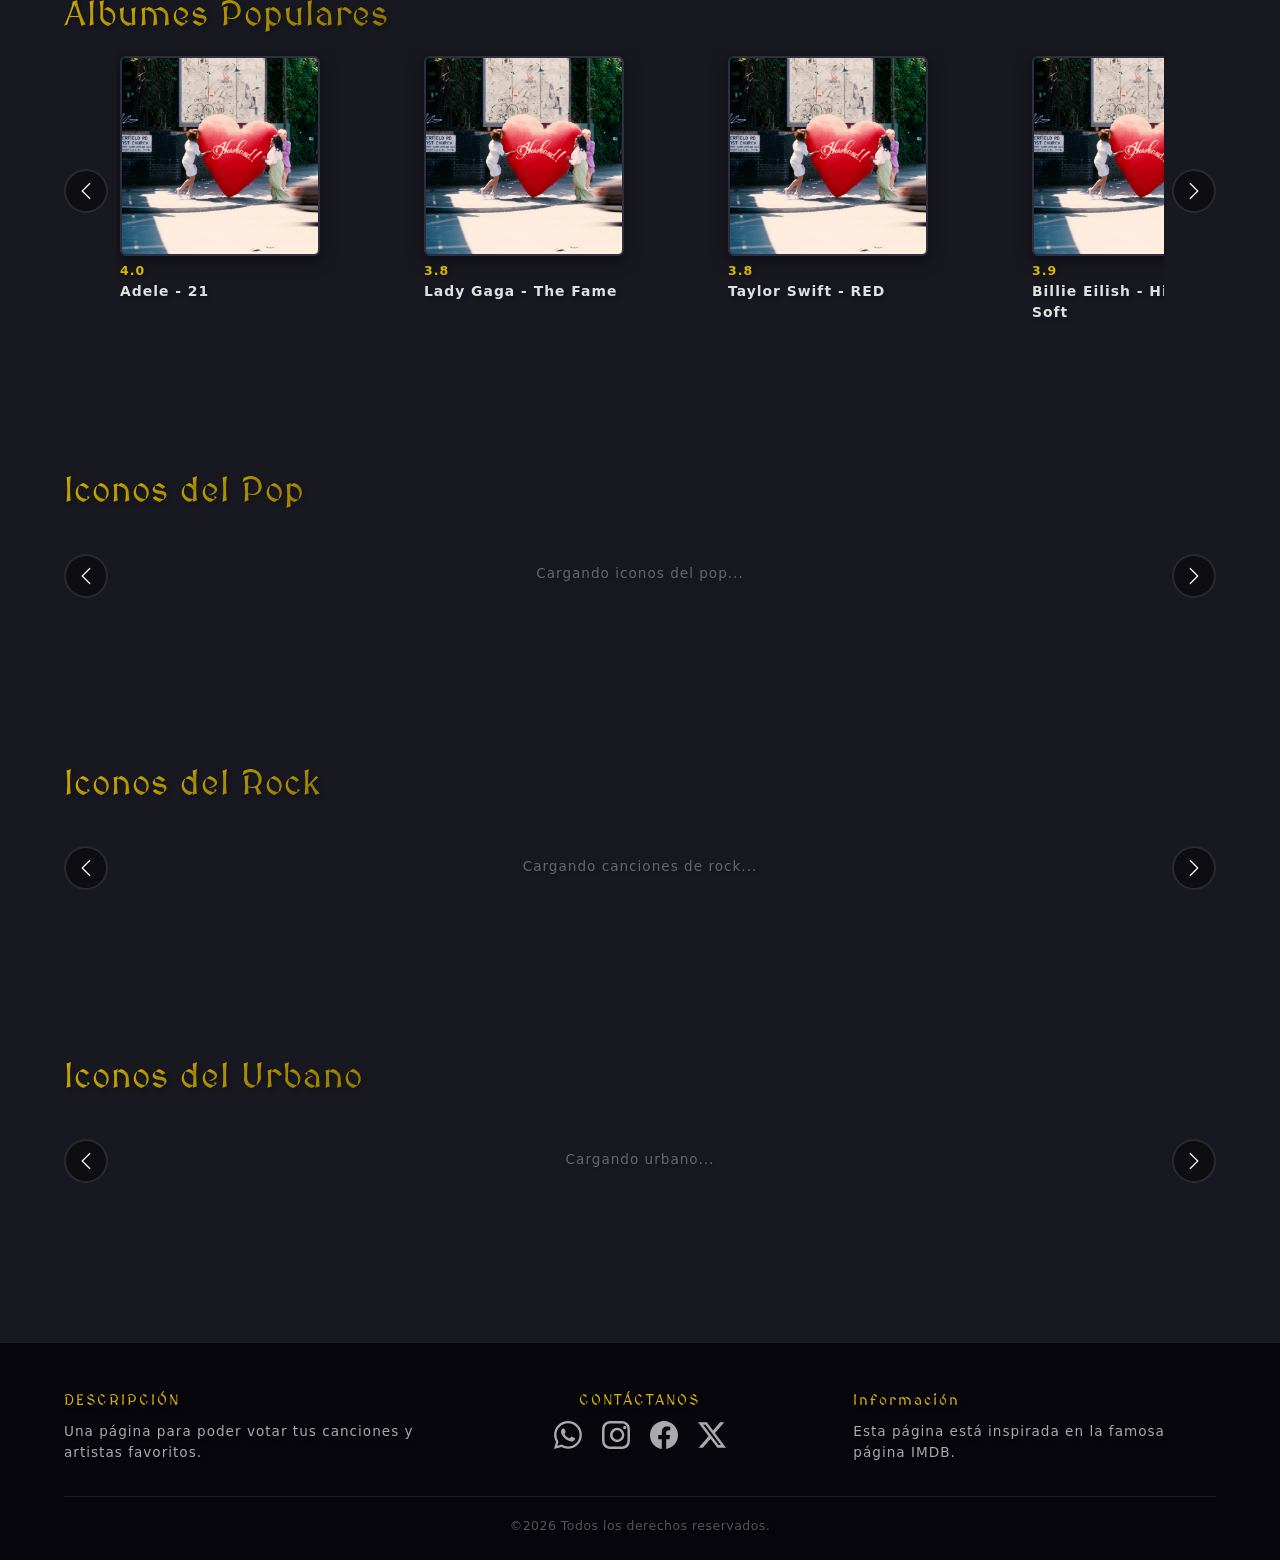
==== commit 6290e5e0: "Anexo de las apis para el index" ====
--- a/index.html
+++ b/index.html
@@ -12,6 +12,22 @@
     <link href="https://fonts.googleapis.com/css2?family=MedievalSharp&display=swap" rel="stylesheet">
     <link href="https://cdn.jsdelivr.net/npm/bootstrap@5.3.8/dist/css/bootstrap.min.css" rel="stylesheet">
     <link rel="stylesheet" href="styles/styles.css">
+    <style>
+        .index-loading {
+            color: var(--color-texto-muted, #888);
+            font-size: 0.85rem;
+            padding: 2rem 1rem;
+            width: 100%;
+            text-align: center;
+            letter-spacing: 1px;
+            opacity: 0.7;
+        }
+        .artista-card { cursor: pointer; transition: transform 0.18s; }
+        .artista-card:hover { transform: translateY(-4px); }
+        .album-card   { cursor: pointer; transition: transform 0.18s; }
+        .album-card:hover { transform: translateY(-4px); }
+        .media-card   { cursor: pointer; }
+    </style>
 </head>
 <body>
     <header>
@@ -277,46 +293,7 @@
                 </svg>
             </button>
             <div class="carrusel-track" id="artistas-track">
-                <div class="artista-card">
-                    <div class="artista-foto-wrap"><img src="assets/Artista 1.jfif" alt="Lady Gaga" class="artista-foto"></div>
-                    <div class="artista-rating">4.5</div>
-                    <div class="artista-nombre">Lady Gaga</div>
-                </div>
-                <div class="artista-card">
-                    <div class="artista-foto-wrap"><img src="assets/Artista 1.jfif" alt="Adele" class="artista-foto"></div>
-                    <div class="artista-rating">4.5</div>
-                    <div class="artista-nombre">Adele</div>
-                </div>
-                <div class="artista-card">
-                    <div class="artista-foto-wrap"><img src="assets/Artista 1.jfif" alt="K4OS" class="artista-foto"></div>
-                    <div class="artista-rating">3.8</div>
-                    <div class="artista-nombre">K4OS</div>
-                </div>
-                <div class="artista-card">
-                    <div class="artista-foto-wrap"><img src="assets/Artista 1.jfif" alt="Bad Bunny" class="artista-foto"></div>
-                    <div class="artista-rating">4.0</div>
-                    <div class="artista-nombre">Bad Bunny</div>
-                </div>
-                <div class="artista-card">
-                    <div class="artista-foto-wrap"><img src="assets/Artista 1.jfif" alt="Taylor Swift" class="artista-foto"></div>
-                    <div class="artista-rating">4.8</div>
-                    <div class="artista-nombre">Taylor Swift</div>
-                </div>
-                <div class="artista-card">
-                    <div class="artista-foto-wrap"><img src="assets/Artista 1.jfif" alt="Drake" class="artista-foto"></div>
-                    <div class="artista-rating">4.3</div>
-                    <div class="artista-nombre">Drake</div>
-                </div>
-                <div class="artista-card">
-                    <div class="artista-foto-wrap"><img src="assets/Artista 1.jfif" alt="Billie Eilish" class="artista-foto"></div>
-                    <div class="artista-rating">4.4</div>
-                    <div class="artista-nombre">Billie Eilish</div>
-                </div>
-                <div class="artista-card">
-                    <div class="artista-foto-wrap"><img src="assets/Artista 1.jfif" alt="Katy Perry" class="artista-foto"></div>
-                    <div class="artista-rating">4.4</div>
-                    <div class="artista-nombre">Katy Perry</div>
-                </div>
+                <div class="index-loading">Cargando artistas...</div>
             </div>
             <button class="carrusel-btn carrusel-next" data-target="artistas-track" aria-label="Siguiente">
                 <svg xmlns="http://www.w3.org/2000/svg" width="20" height="20" fill="currentColor" viewBox="0 0 16 16">
@@ -336,60 +313,7 @@
                 </svg>
             </button>
             <div class="carrusel-track" id="canciones-track">
-                <div class="media-card">
-                    <div class="media-thumb-wrap">
-                        <img src="assets/Mosaico 1.png" alt="Thriller" class="media-thumb">
-                        <span class="media-badge vevo">vevo</span>
-                    </div>
-                    <div class="media-rating">4.8 </div>
-                    <div class="media-titulo">Thriller</div>
-                    <div class="media-artista">Michael Jackson</div>
-                </div>
-                <div class="media-card">
-                    <div class="media-thumb-wrap">
-                        <img src="assets/Mosaico 2.png" alt="Vogue" class="media-thumb">
-                        <span class="media-badge vevo">vevo</span>
-                    </div>
-                    <div class="media-rating">4.5 </div>
-                    <div class="media-titulo">Vogue</div>
-                    <div class="media-artista">Madonna</div>
-                </div>
-                <div class="media-card">
-                    <div class="media-thumb-wrap">
-                        <img src="assets/Mosaico 3.png" alt="La Gozadera" class="media-thumb">
-                        <span class="media-badge vevo">vevo</span>
-                    </div>
-                    <div class="media-rating">3.5 </div>
-                    <div class="media-titulo">La Gozadera</div>
-                    <div class="media-artista">Gente de Zona</div>
-                </div>
-                <div class="media-card">
-                    <div class="media-thumb-wrap">
-                        <img src="assets/Mosaico 4.png" alt="Billie Jean" class="media-thumb">
-                        <span class="media-badge vevo">vevo</span>
-                    </div>
-                    <div class="media-rating">4.9 </div>
-                    <div class="media-titulo">Billie Jean</div>
-                    <div class="media-artista">Michael Jackson</div>
-                </div>
-                <div class="media-card">
-                    <div class="media-thumb-wrap">
-                        <img src="assets/Mosaico 1.png" alt="Like a Prayer" class="media-thumb">
-                        <span class="media-badge vevo">vevo</span>
-                    </div>
-                    <div class="media-rating">4.8 </div>
-                    <div class="media-titulo">Like a Prayer</div>
-                    <div class="media-artista">Madonna</div>
-                </div>
-                <div class="media-card">
-                    <div class="media-thumb-wrap">
-                        <img src="assets/Mosaico 2.png" alt="Baby One More Time" class="media-thumb">
-                        <span class="media-badge vevo">vevo</span>
-                    </div>
-                    <div class="media-rating">4.6 </div>
-                    <div class="media-titulo">Baby One More Time</div>
-                    <div class="media-artista">Britney Spears</div>
-                </div>
+                <div class="index-loading">Cargando canciones...</div>
             </div>
             <button class="carrusel-btn carrusel-next" data-target="canciones-track" aria-label="Siguiente">
                 <svg xmlns="http://www.w3.org/2000/svg" width="20" height="20" fill="currentColor" viewBox="0 0 16 16">
@@ -409,50 +333,29 @@
                 </svg>
             </button>
             <div class="carrusel-track" id="albumes-track">
-                <div class="album-card">
-                    <div class="album-cover-wrap">
-                        <img src="assets/Mosaico 1.png" alt="Adele 21" class="album-cover">
-                    </div>
-                    <div class="album-rating">4.0 </div>
-                    <div class="album-titulo">ADELE - 21</div>
-                </div>
-                <div class="album-card">
-                    <div class="album-cover-wrap">
-                        <img src="assets/Mosaico 2.png" alt="The Fame" class="album-cover">
-                    </div>
-                    <div class="album-rating">3.8 </div>
-                    <div class="album-titulo">Lady Gaga - The Fame</div>
-                </div>
-                <div class="album-card">
-                    <div class="album-cover-wrap">
-                        <img src="assets/Mosaico 3.png" alt="RED" class="album-cover">
-                    </div>
-                    <div class="album-rating">3.8 </div>
-                    <div class="album-titulo">Taylor Swift - RED</div>
-                </div>
-                <div class="album-card">
-                    <div class="album-cover-wrap">
-                        <img src="assets/Mosaico 4.png" alt="Hit Me Hard and Soft" class="album-cover">
-                    </div>
-                    <div class="album-rating">3.9 </div>
-                    <div class="album-titulo">Billi Eilish - Hit Me Hard and Soft</div>
-                </div>
-                <div class="album-card">
-                    <div class="album-cover-wrap">
-                        <img src="assets/Mosaico 1.png" alt="Un Verano Sin Ti" class="album-cover">
-                    </div>
-                    <div class="album-rating">4.7 </div>
-                    <div class="album-titulo">Bad Bunny - Un Verano Sin Ti</div>
-                </div>
-                <div class="album-card">
-                    <div class="album-cover-wrap">
-                        <img src="assets/Mosaico 2.png" alt="Thriller" class="album-cover">
-                    </div>
-                    <div class="album-rating">5.0 </div>
-                    <div class="album-titulo">Michael Jackson - Thriller</div>
-                </div>
+                <div class="index-loading">Cargando álbumes...</div>
             </div>
             <button class="carrusel-btn carrusel-next" data-target="albumes-track" aria-label="Siguiente">
+                <svg xmlns="http://www.w3.org/2000/svg" width="20" height="20" fill="currentColor" viewBox="0 0 16 16">
+                    <path fill-rule="evenodd" d="M4.646 1.646a.5.5 0 0 1 .708 0l6 6a.5.5 0 0 1 0 .708l-6 6a.5.5 0 0 1-.708-.708L10.293 8 4.646 2.354a.5.5 0 0 1 0-.708z"/>
+                </svg>
+            </button>
+        </div>
+    </section>
+
+    <!-- ICONOS DEL POP -->
+    <section class="seccion-carrusel" id="sec-pop">
+        <div class="Encabezado">Iconos del Pop</div>
+        <div class="carrusel-wrapper">
+            <button class="carrusel-btn carrusel-prev" data-target="pop-track" aria-label="Anterior">
+                <svg xmlns="http://www.w3.org/2000/svg" width="20" height="20" fill="currentColor" viewBox="0 0 16 16">
+                    <path fill-rule="evenodd" d="M11.354 1.646a.5.5 0 0 1 0 .708L5.707 8l5.647 5.646a.5.5 0 0 1-.708.708l-6-6a.5.5 0 0 1 0-.708l6-6a.5.5 0 0 1 .708 0z"/>
+                </svg>
+            </button>
+            <div class="carrusel-track" id="pop-track">
+                <div class="index-loading">Cargando iconos del pop...</div>
+            </div>
+            <button class="carrusel-btn carrusel-next" data-target="pop-track" aria-label="Siguiente">
                 <svg xmlns="http://www.w3.org/2000/svg" width="20" height="20" fill="currentColor" viewBox="0 0 16 16">
                     <path fill-rule="evenodd" d="M4.646 1.646a.5.5 0 0 1 .708 0l6 6a.5.5 0 0 1 0 .708l-6 6a.5.5 0 0 1-.708-.708L10.293 8 4.646 2.354a.5.5 0 0 1 0-.708z"/>
                 </svg>
@@ -470,51 +373,7 @@
                 </svg>
             </button>
             <div class="carrusel-track" id="rock-track">
-                <div class="media-card">
-                    <div class="media-thumb-wrap">
-                        <img src="assets/Mosaico 1.png" alt="Bohemian Rhapsody" class="media-thumb">
-                        <span class="media-badge vevo">vevo</span>
-                    </div>
-                    <div class="media-rating">4.8 </div>
-                    <div class="media-titulo">Bohemian Rhapsody</div>
-                    <div class="media-artista">Queen</div>
-                </div>
-                <div class="media-card">
-                    <div class="media-thumb-wrap">
-                        <img src="assets/Mosaico 2.png" alt="Smells Like Teen Spirit" class="media-thumb">
-                        <span class="media-badge vevo">vevo</span>
-                    </div>
-                    <div class="media-rating">4.6 </div>
-                    <div class="media-titulo">Smells Like Teen Spirit</div>
-                    <div class="media-artista">Nirvana</div>
-                </div>
-                <div class="media-card">
-                    <div class="media-thumb-wrap">
-                        <img src="assets/Mosaico 3.png" alt="Back In Black" class="media-thumb">
-                        <span class="media-badge vevo">vevo</span>
-                    </div>
-                    <div class="media-rating">4.7 </div>
-                    <div class="media-titulo">Back In Black</div>
-                    <div class="media-artista">AC/DC</div>
-                </div>
-                <div class="media-card">
-                    <div class="media-thumb-wrap">
-                        <img src="assets/Mosaico 4.png" alt="Hotel California" class="media-thumb">
-                        <span class="media-badge vevo">vevo</span>
-                    </div>
-                    <div class="media-rating">4.9 </div>
-                    <div class="media-titulo">Hotel California</div>
-                    <div class="media-artista">Eagles</div>
-                </div>
-                <div class="media-card">
-                    <div class="media-thumb-wrap">
-                        <img src="assets/Mosaico 1.png" alt="Stairway to Heaven" class="media-thumb">
-                        <span class="media-badge vevo">vevo</span>
-                    </div>
-                    <div class="media-rating">4.8 </div>
-                    <div class="media-titulo">Stairway to Heaven</div>
-                    <div class="media-artista">Led Zeppelin</div>
-                </div>
+                <div class="index-loading">Cargando canciones de rock...</div>
             </div>
             <button class="carrusel-btn carrusel-next" data-target="rock-track" aria-label="Siguiente">
                 <svg xmlns="http://www.w3.org/2000/svg" width="20" height="20" fill="currentColor" viewBox="0 0 16 16">
@@ -534,48 +393,7 @@
                 </svg>
             </button>
             <div class="carrusel-track" id="urbano-track">
-                <div class="media-card">
-                    <div class="media-thumb-wrap">
-                        <img src="assets/Mosaico 1.png" alt="Gasolina" class="media-thumb">
-                    </div>
-                    <div class="media-rating">3.5 </div>
-                    <div class="media-titulo">Gasolina</div>
-                    <div class="media-artista">Daddy Yankee</div>
-                </div>
-                <div class="media-card">
-                    <div class="media-thumb-wrap">
-                        <img src="assets/Mosaico 2.png" alt="Dale Don Dale" class="media-thumb">
-                    </div>
-                    <div class="media-rating">3.2 </div>
-                    <div class="media-titulo">Dale Don Dale</div>
-                    <div class="media-artista">Don Omar</div>
-                </div>
-                <div class="media-card">
-                    <div class="media-thumb-wrap">
-                        <img src="assets/Mosaico 3.png" alt="Tití Me Preguntó" class="media-thumb">
-                        <span class="media-badge rimas">rimas</span>
-                    </div>
-                    <div class="media-rating">3.8 </div>
-                    <div class="media-titulo">Tití Me Preguntó</div>
-                    <div class="media-artista">Bad Bunny</div>
-                </div>
-                <div class="media-card">
-                    <div class="media-thumb-wrap">
-                        <img src="assets/Mosaico 4.png" alt="Con Calma" class="media-thumb">
-                    </div>
-                    <div class="media-rating">4.1 </div>
-                    <div class="media-titulo">Con Calma</div>
-                    <div class="media-artista">Daddy Yankee</div>
-                </div>
-                <div class="media-card">
-                    <div class="media-thumb-wrap">
-                        <img src="assets/Mosaico 1.png" alt="Despacito" class="media-thumb">
-                        <span class="media-badge vevo">vevo</span>
-                    </div>
-                    <div class="media-rating">4.4 </div>
-                    <div class="media-titulo">Despacito</div>
-                    <div class="media-artista">Luis Fonsi</div>
-                </div>
+                <div class="index-loading">Cargando urbano...</div>
             </div>
             <button class="carrusel-btn carrusel-next" data-target="urbano-track" aria-label="Siguiente">
                 <svg xmlns="http://www.w3.org/2000/svg" width="20" height="20" fill="currentColor" viewBox="0 0 16 16">
@@ -624,52 +442,90 @@
         <div class="footer-copy">©2026 Todos los derechos reservados.</div>
     </footer>
 
+    <script src="https://cdn.jsdelivr.net/npm/bootstrap@5.3.8/dist/js/bootstrap.bundle.min.js"></script>
+    <script src="js/Api.js"></script>
+    <script src="js/Main.js"></script>
+
     <script>
-        const mosaicItems = [
-            { img: 'assets/Mosaico 1.png', titulo: 'Where is My Husband', artista: 'Rae',          rating: "1#"},
-            { img: 'assets/Mosaico 2.png', titulo: 'Pink UP!',             artista: 'Katseye',      rating:"2#"},
-            { img: 'assets/Mosaico 3.png', titulo: 'The Fate of Ophelia',  artista: 'Taylor Swift', rating: "3#"},
-            { img: 'assets/Mosaico 4.png', titulo: 'Startside',            artista: 'Zara Larson',  rating:"4#"},
-        ];
-
-        let offset = 0;
-        let animando = false;
-
-        function crearCard(item, esGrande) {
+    // ═══════════════════════════════════════════════════════
+    //  INDEX — Carga de secciones con APIs reales
+    //  Imágenes: Spotify (artistas y álbumes)
+    //  Info: Last.fm (stats, tags, top tracks)
+    // ═══════════════════════════════════════════════════════
+
+    // ── Helper local: formatear número ──────────────────────
+    function fmtNum(n) {
+        const num = parseInt(n) || 0;
+        if (num >= 1_000_000) return (num / 1_000_000).toFixed(1) + 'M';
+        if (num >= 1_000)     return Math.round(num / 1_000) + 'K';
+        return num.toString();
+    }
+
+    // ── Helper: imagen de artista via Spotify ────────────────
+    async function getImgArtista(nombre, fallback = 'assets/Artista 1.jfif') {
+        try {
+            const imgs = await getArtistImage(nombre);
+            if (imgs?.thumb) return imgs.thumb;
+        } catch { /* sigue */ }
+        return fallback;
+    }
+
+    // ── Mosaico: top tracks globales ─────────────────────────
+    (async () => {
+        const PH = 'assets/Mosaico 1.png';
+        let mosaicItems = [];
+        let offset = 0, animando = false;
+
+        try {
+            const data   = await lastfm({ method: 'chart.gettoptracks', limit: 8 });
+            const tracks = data?.tracks?.track || [];
+            mosaicItems  = tracks.map((t, i) => ({
+                img:     PH,
+                titulo:  t.name,
+                artista: t.artist.name,
+                rating:  `#${i + 1}`,
+                link:    `artista.html?artista=${encodeURIComponent(t.artist.name)}`
+            }));
+        } catch (e) {
+            console.warn('Mosaico API error', e);
+            mosaicItems = [
+                { img: PH, titulo: 'Where is My Husband', artista: 'Rae',          rating: '#1', link: '#' },
+                { img: PH, titulo: 'Pink UP!',             artista: 'Katseye',      rating: '#2', link: '#' },
+                { img: PH, titulo: 'The Fate of Ophelia',  artista: 'Taylor Swift', rating: '#3', link: '#' },
+                { img: PH, titulo: 'Startside',            artista: 'Zara Larson',  rating: '#4', link: '#' },
+            ];
+        }
+        // Enriquecer imágenes con Spotify
+        for (const it of mosaicItems) {
+            it.img = await getImgArtista(it.artista, PH);
+        }
+
+        function crearCardMosaico(item) {
             const card = document.createElement('div');
             card.className = 'card text-bg-dark';
+            card.style.cursor = 'pointer';
             card.innerHTML = `
-                <img src="${item.img}" class="card-img" alt="${item.titulo}">
+                <img src="${item.img}" class="card-img" alt="${item.titulo}"
+                     onerror="this.src='${PH}'">
                 <div class="card-img-overlay">
                     <h5 class="card-title">${item.titulo}</h5>
                     <p class="card-text">${item.artista}</p>
                     <p class="card-text">${item.rating}</p>
                 </div>`;
+            if (item.link && item.link !== '#')
+                card.addEventListener('click', () => window.location.href = item.link);
             return card;
         }
 
         function renderMosaico() {
-            const cardGrande = document.getElementById('card-grande');
-            const fotosCaida = document.getElementById('fotos-caida');
-
-            const grande = mosaicItems[offset % mosaicItems.length];
-            cardGrande.innerHTML = `
-                <img src="${grande.img}" class="card-img" alt="${grande.titulo}">
-                <div class="card-img-overlay">
-                    <h5 class="card-title">${grande.titulo}</h5>
-                    <p class="card-text">${grande.artista}</p>
-                    <p class="card-text">${grande.rating}</p>
-                </div>`;
-
+            const cardGrande  = document.getElementById('card-grande');
+            const fotosCaida  = document.getElementById('fotos-caida');
+            const indicadores = document.getElementById('mosaico-indicadores');
+            cardGrande.innerHTML = '';
+            cardGrande.appendChild(crearCardMosaico(mosaicItems[offset % mosaicItems.length]));
             fotosCaida.innerHTML = '';
-            for (let i = 1; i <= 3; i++) {
-                const item = mosaicItems[(offset + i) % mosaicItems.length];
-                const card = crearCard(item, false);
-                fotosCaida.appendChild(card);
-            }
-
-            // Indicadores
-            const indicadores = document.getElementById('mosaico-indicadores');
+            for (let i = 1; i <= 3; i++)
+                fotosCaida.appendChild(crearCardMosaico(mosaicItems[(offset + i) % mosaicItems.length]));
             indicadores.innerHTML = '';
             mosaicItems.forEach((_, i) => {
                 const dot = document.createElement('button');
@@ -679,34 +535,178 @@
             });
         }
 
-        function rotar(direccion) {
+        function rotar(dir) {
             if (animando) return;
             animando = true;
-
             const mosaico = document.getElementById('mosaico');
-            const claseAnim = direccion > 0 ? 'mosaico-salida-izq' : 'mosaico-salida-der';
-            const claseEntrada = direccion > 0 ? 'mosaico-entrada-der' : 'mosaico-entrada-izq';
-
-            mosaico.classList.add(claseAnim);
-
+            const salida   = dir > 0 ? 'mosaico-salida-izq'  : 'mosaico-salida-der';
+            const entrada  = dir > 0 ? 'mosaico-entrada-der' : 'mosaico-entrada-izq';
+            mosaico.classList.add(salida);
             setTimeout(() => {
-                offset = ((offset + direccion) % mosaicItems.length + mosaicItems.length) % mosaicItems.length;
+                offset = ((offset + dir) % mosaicItems.length + mosaicItems.length) % mosaicItems.length;
                 renderMosaico();
-                mosaico.classList.remove(claseAnim);
-                mosaico.classList.add(claseEntrada);
-                setTimeout(() => {
-                    mosaico.classList.remove(claseEntrada);
-                    animando = false;
-                }, 350);
+                mosaico.classList.remove(salida);
+                mosaico.classList.add(entrada);
+                setTimeout(() => { mosaico.classList.remove(entrada); animando = false; }, 350);
             }, 300);
         }
 
         document.getElementById('mosaico-next').addEventListener('click', () => rotar(1));
         document.getElementById('mosaico-prev').addEventListener('click', () => rotar(-1));
-
         renderMosaico();
+        setInterval(() => rotar(1), 6000);
+    })();
+
+    // ── Artistas Reconocidos: Spotify para foto + Last.fm para oyentes ──
+    (async () => {
+        const nombres = ['Lady Gaga','Adele','The Weeknd','Bad Bunny','Taylor Swift','Drake','Billie Eilish','Katy Perry'];
+        const trackEl = document.getElementById('artistas-track');
+        trackEl.innerHTML = '<div class="index-loading">Cargando artistas...</div>';
+
+        const cards = await Promise.all(nombres.map(async nombre => {
+            const [infoRes, fotoRes] = await Promise.allSettled([
+                getArtistInfo(nombre),
+                getImgArtista(nombre, 'assets/Artista 1.jfif')
+            ]);
+            return {
+                nombre,
+                listeners: infoRes.value?.artist?.stats?.listeners || '0',
+                foto: fotoRes.value || 'assets/Artista 1.jfif'
+            };
+        }));
+
+        trackEl.innerHTML = '';
+        cards.forEach(({ nombre, listeners, foto }) => {
+            const div = document.createElement('div');
+            div.className = 'artista-card';
+            div.style.cursor = 'pointer';
+            div.innerHTML = `
+                <div class="artista-foto-wrap">
+                    <img src="${foto}" alt="${nombre}" class="artista-foto"
+                         onerror="this.src='assets/Artista 1.jfif'">
+                </div>
+                <div class="artista-rating">${fmtNum(listeners)} oyentes</div>
+                <div class="artista-nombre">${nombre}</div>`;
+            div.addEventListener('click', () =>
+                window.location.href = `artista.html?artista=${encodeURIComponent(nombre)}`);
+            trackEl.appendChild(div);
+        });
+    })();
+
+    // ── Álbumes Populares: Spotify para portadas ────────────
+    (async () => {
+        const albumsData = [
+            { titulo: 'Adele - 21',                          artista: 'Adele',           album: '21',                   rating: '4.0' },
+            { titulo: 'Lady Gaga - The Fame',                artista: 'Lady Gaga',       album: 'The Fame',             rating: '3.8' },
+            { titulo: 'Taylor Swift - RED',                  artista: 'Taylor Swift',    album: 'RED',                  rating: '3.8' },
+            { titulo: 'Billie Eilish - Hit Me Hard and Soft',artista: 'Billie Eilish',   album: 'Hit Me Hard and Soft', rating: '3.9' },
+            { titulo: 'Bad Bunny - Un Verano Sin Ti',        artista: 'Bad Bunny',       album: 'Un Verano Sin Ti',     rating: '4.7' },
+            { titulo: 'Michael Jackson - Thriller',          artista: 'Michael Jackson', album: 'Thriller',             rating: '5.0' },
+        ];
+        const PH = 'assets/Mosaico 1.png';
+        const trackEl = document.getElementById('albumes-track');
+        trackEl.innerHTML = '<div class="index-loading">Cargando álbumes...</div>';
+
+        const covers = await Promise.all(albumsData.map(({ artista, album }) =>
+            getAlbumCover(artista, album).catch(() => null)
+        ));
+
+        trackEl.innerHTML = '';
+        albumsData.forEach((item, i) => {
+            const src = covers[i] || PH;
+            const div = document.createElement('div');
+            div.className = 'album-card';
+            div.style.cursor = 'pointer';
+            div.innerHTML = `
+                <div class="album-cover-wrap">
+                    <img src="${src}" alt="${item.titulo}" class="album-cover"
+                         onerror="this.src='${PH}'">
+                </div>
+                <div class="album-rating">${item.rating}</div>
+                <div class="album-titulo">${item.titulo}</div>`;
+            div.addEventListener('click', () =>
+                window.location.href = `artista.html?artista=${encodeURIComponent(item.artista)}`);
+            trackEl.appendChild(div);
+        });
+    })();
+
+    // ── Helper: renderizar track cards con imagen de Spotify ──
+    async function cargarTrackCards(trackId, tracks, badgeFn) {
+        const el = document.getElementById(trackId);
+        if (!el) return;
+        el.innerHTML = '<div class="index-loading">Cargando...</div>';
+
+        const enriched = await Promise.all(tracks.map(async (t, i) => {
+            const foto = await getImgArtista(t.artista, 'assets/Mosaico 1.png');
+            return { ...t, foto, pos: i + 1 };
+        }));
+
+        el.innerHTML = '';
+        enriched.forEach(item => {
+            const badge = badgeFn ? badgeFn(item.pos) : null;
+            const div = document.createElement('div');
+            div.className = 'media-card';
+            div.style.cursor = 'pointer';
+            div.innerHTML = `
+                <div class="media-thumb-wrap">
+                    <img src="${item.foto}" alt="${item.titulo}" class="media-thumb"
+                         onerror="this.src='assets/Mosaico 1.png'">
+                    ${badge ? `<span class="media-badge ${badge.clase}">${badge.texto}</span>` : ''}
+                </div>
+                <div class="media-rating">#${item.pos}</div>
+                <div class="media-titulo">${item.titulo}</div>
+                <div class="media-artista">${item.artista}</div>`;
+            div.addEventListener('click', () =>
+                window.location.href = `artista.html?artista=${encodeURIComponent(item.artista)}`);
+            el.appendChild(div);
+        });
+    }
+
+    // ── Helper: parsear tracks de Last.fm a formato interno ──
+    function parseTracks(raw) {
+        return (raw || []).map(t => ({
+            titulo:  t.name,
+            artista: t.artist?.name || t.artist || '',
+            image:   t.image || []
+        }));
+    }
+
+    // ── Canciones Reconocidas Mundialmente ───────────────────
+    (async () => {
+        try {
+            const d = await lastfm({ method: 'chart.gettoptracks', limit: 8 });
+            await cargarTrackCards('canciones-track', parseTracks(d?.tracks?.track),
+                pos => pos <= 3 ? { clase: 'vevo', texto: 'vevo' } : null);
+        } catch (e) { console.warn('canciones-track', e); }
+    })();
+
+    // ── Iconos del Pop ────────────────────────────────────────
+    (async () => {
+        try {
+            const d = await lastfm({ method: 'tag.gettoptracks', tag: 'pop', limit: 6 });
+            await cargarTrackCards('pop-track', parseTracks(d?.tracks?.track),
+                () => ({ clase: 'vevo', texto: 'vevo' }));
+        } catch (e) { console.warn('pop-track', e); }
+    })();
+
+    // ── Iconos del Rock ───────────────────────────────────────
+    (async () => {
+        try {
+            const d = await lastfm({ method: 'tag.gettoptracks', tag: 'rock', limit: 6 });
+            await cargarTrackCards('rock-track', parseTracks(d?.tracks?.track),
+                () => ({ clase: 'vevo', texto: 'vevo' }));
+        } catch (e) { console.warn('rock-track', e); }
+    })();
+
+    // ── Iconos del Urbano ─────────────────────────────────────
+    (async () => {
+        try {
+            const d = await lastfm({ method: 'tag.gettoptracks', tag: 'latin', limit: 6 });
+            await cargarTrackCards('urbano-track', parseTracks(d?.tracks?.track),
+                pos => pos % 2 !== 0 ? { clase: 'rimas', texto: 'rimas' } : null);
+        } catch (e) { console.warn('urbano-track', e); }
+    })();
     </script>
-    <script src="https://cdn.jsdelivr.net/npm/bootstrap@5.3.8/dist/js/bootstrap.bundle.min.js"></script>
     <script>
         document.querySelectorAll('.boton-submenus').forEach(function(button) {
             var targetEl = document.querySelector(button.getAttribute('data-bs-target'));
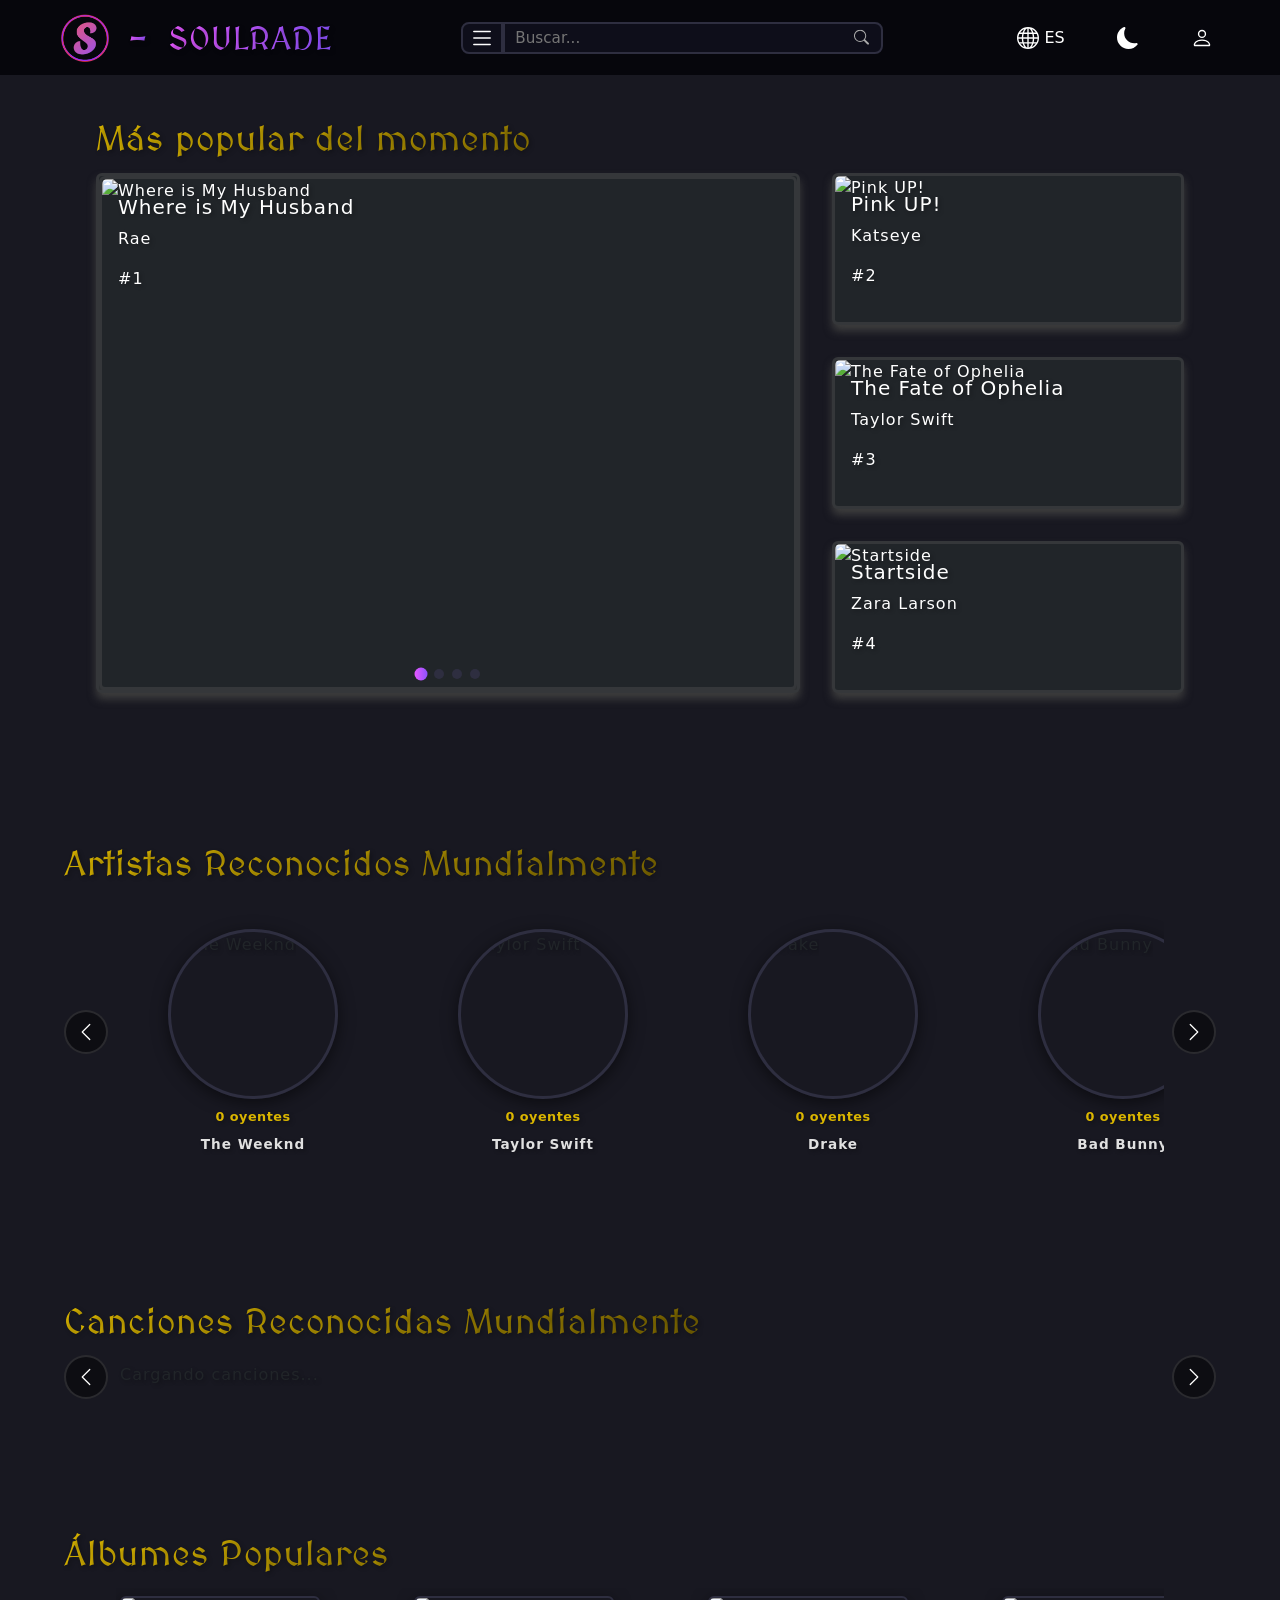
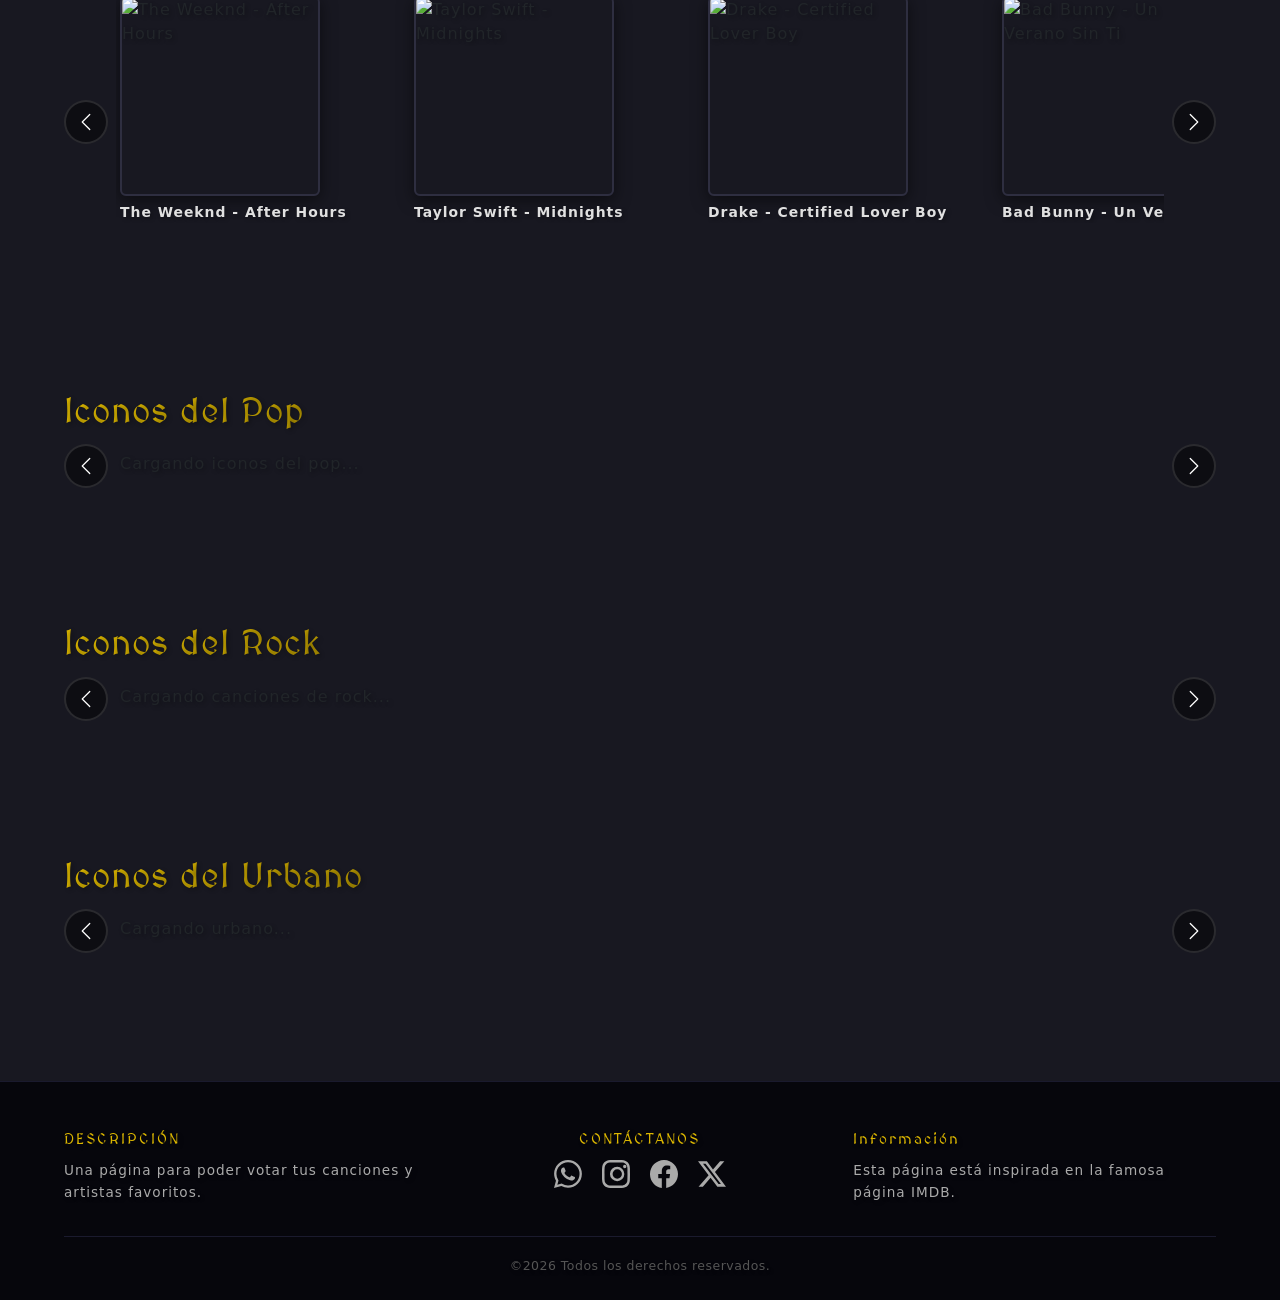
==== commit 1956059a: "Vesion actualizada del index y las apis" ====
--- a/index.html
+++ b/index.html
@@ -5,30 +5,15 @@
     <meta charset="UTF-8">
     <meta name="viewport" content="width=device-width, initial-scale=1.0">
     <meta name="description" content="">
-    <title>SOULRADE - INICIO</title>
+    <title>SOULRADE</title>
     <link rel="preconnect" href="https://fonts.googleapis.com">
     <link rel="preconnect" href="https://fonts.gstatic.com" crossorigin>
     <link rel="icon" href="assets/logo.png">
     <link href="https://fonts.googleapis.com/css2?family=MedievalSharp&display=swap" rel="stylesheet">
     <link href="https://cdn.jsdelivr.net/npm/bootstrap@5.3.8/dist/css/bootstrap.min.css" rel="stylesheet">
     <link rel="stylesheet" href="styles/styles.css">
-    <style>
-        .index-loading {
-            color: var(--color-texto-muted, #888);
-            font-size: 0.85rem;
-            padding: 2rem 1rem;
-            width: 100%;
-            text-align: center;
-            letter-spacing: 1px;
-            opacity: 0.7;
-        }
-        .artista-card { cursor: pointer; transition: transform 0.18s; }
-        .artista-card:hover { transform: translateY(-4px); }
-        .album-card   { cursor: pointer; transition: transform 0.18s; }
-        .album-card:hover { transform: translateY(-4px); }
-        .media-card   { cursor: pointer; }
-    </style>
 </head>
+
 <body>
     <header>
         <nav>
@@ -262,7 +247,7 @@
         </div>
     </div>
     <section class="Popular-de-la-semana">
-        <div class="Encabezado">Mas popular de la semana</div>
+        <div class="Encabezado">Más popular del momento</div>
         <div class="Mosaico-Wrapper">
             <div class="Mosaico" id="mosaico">
                 <div class="Foto-Grande">
@@ -447,64 +432,88 @@
     <script src="js/Main.js"></script>
 
     <script>
-    // ═══════════════════════════════════════════════════════
-    //  INDEX — Carga de secciones con APIs reales
-    //  Imágenes: Spotify (artistas y álbumes)
-    //  Info: Last.fm (stats, tags, top tracks)
-    // ═══════════════════════════════════════════════════════
-
-    // ── Helper local: formatear número ──────────────────────
-    function fmtNum(n) {
-        const num = parseInt(n) || 0;
-        if (num >= 1_000_000) return (num / 1_000_000).toFixed(1) + 'M';
-        if (num >= 1_000)     return Math.round(num / 1_000) + 'K';
-        return num.toString();
-    }
-
-    // ── Helper: imagen de artista via Spotify ────────────────
-    async function getImgArtista(nombre, fallback = 'assets/Artista 1.jfif') {
-        try {
-            const imgs = await getArtistImage(nombre);
-            if (imgs?.thumb) return imgs.thumb;
-        } catch { /* sigue */ }
-        return fallback;
-    }
-
-    // ── Mosaico: top tracks globales ─────────────────────────
-    (async () => {
-        const PH = 'assets/Mosaico 1.png';
-        let mosaicItems = [];
-        let offset = 0, animando = false;
-
-        try {
-            const data   = await lastfm({ method: 'chart.gettoptracks', limit: 8 });
-            const tracks = data?.tracks?.track || [];
-            mosaicItems  = tracks.map((t, i) => ({
-                img:     PH,
-                titulo:  t.name,
-                artista: t.artist.name,
-                rating:  `#${i + 1}`,
-                link:    `artista.html?artista=${encodeURIComponent(t.artist.name)}`
-            }));
-        } catch (e) {
-            console.warn('Mosaico API error', e);
-            mosaicItems = [
-                { img: PH, titulo: 'Where is My Husband', artista: 'Rae',          rating: '#1', link: '#' },
-                { img: PH, titulo: 'Pink UP!',             artista: 'Katseye',      rating: '#2', link: '#' },
-                { img: PH, titulo: 'The Fate of Ophelia',  artista: 'Taylor Swift', rating: '#3', link: '#' },
-                { img: PH, titulo: 'Startside',            artista: 'Zara Larson',  rating: '#4', link: '#' },
-            ];
+        // ═══════════════════════════════════════════════════════
+        //  INDEX — Carga de secciones con APIs reales
+        //  Imágenes: Spotify (artistas y álbumes)
+        //  Info: Last.fm (stats, tags, top tracks)
+        // ═══════════════════════════════════════════════════════
+
+        // ── Helper local: formatear número ──────────────────────
+        function fmtNum(n) {
+            const num = parseInt(n) || 0;
+            if (num >= 1000000) return (num / 1000000).toFixed(1) + 'M';
+            if (num >= 1000) return Math.round(num / 1000) + 'K';
+            return num.toString();
         }
-        // Enriquecer imágenes con Spotify
-        for (const it of mosaicItems) {
-            it.img = await getImgArtista(it.artista, PH);
+
+        // ── Helper: imagen de artista via Spotify ────────────────
+        async function getImgArtista(nombre, fallback = 'assets/Artista 1.jfif') {
+            try {
+                const imgs = await getArtistImage(nombre);
+                if (imgs && imgs.thumb) return imgs.thumb;
+            } catch { /* sigue */ }
+            return fallback;
         }
 
-        function crearCardMosaico(item) {
-            const card = document.createElement('div');
-            card.className = 'card text-bg-dark';
-            card.style.cursor = 'pointer';
-            card.innerHTML = `
+        // ── Mosaico: top tracks globales ─────────────────────────
+        (async() => {
+            const PH = 'assets/Mosaico 1.png';
+            let mosaicItems = [];
+            let offset = 0,
+                animando = false;
+
+            try {
+                const data = await lastfm({
+                    method: 'chart.gettoptracks',
+                    limit: 10
+                });
+                const tracks = (data && data.tracks && data.tracks.track) || [];
+                mosaicItems = tracks.map((t, i) => ({
+                    img: PH,
+                    titulo: t.name,
+                    artista: t.artist.name,
+                    rating: `#${i + 1}`,
+                    link: `artista.html?artista=${encodeURIComponent(t.artist.name)}`
+                }));
+            } catch (e) {
+                console.warn('Mosaico API error', e);
+                mosaicItems = [{
+                    img: PH,
+                    titulo: 'Where is My Husband',
+                    artista: 'Rae',
+                    rating: '#1',
+                    link: '#'
+                }, {
+                    img: PH,
+                    titulo: 'Pink UP!',
+                    artista: 'Katseye',
+                    rating: '#2',
+                    link: '#'
+                }, {
+                    img: PH,
+                    titulo: 'The Fate of Ophelia',
+                    artista: 'Taylor Swift',
+                    rating: '#3',
+                    link: '#'
+                }, {
+                    img: PH,
+                    titulo: 'Startside',
+                    artista: 'Zara Larson',
+                    rating: '#4',
+                    link: '#'
+                }, ];
+            }
+            // Enriquecer imágenes: intentar portada del single/álbum, fallback a foto del artista
+            for (const it of mosaicItems) {
+                const cover = await getAlbumCover(it.artista, it.titulo).catch(() => null);
+                it.img = cover || await getImgArtista(it.artista, PH);
+            }
+
+            function crearCardMosaico(item) {
+                const card = document.createElement('div');
+                card.className = 'card text-bg-dark';
+                card.style.cursor = 'pointer';
+                card.innerHTML = `
                 <img src="${item.img}" class="card-img" alt="${item.titulo}"
                      onerror="this.src='${PH}'">
                 <div class="card-img-overlay">
@@ -512,142 +521,259 @@
                     <p class="card-text">${item.artista}</p>
                     <p class="card-text">${item.rating}</p>
                 </div>`;
-            if (item.link && item.link !== '#')
-                card.addEventListener('click', () => window.location.href = item.link);
-            return card;
-        }
-
-        function renderMosaico() {
-            const cardGrande  = document.getElementById('card-grande');
-            const fotosCaida  = document.getElementById('fotos-caida');
-            const indicadores = document.getElementById('mosaico-indicadores');
-            cardGrande.innerHTML = '';
-            cardGrande.appendChild(crearCardMosaico(mosaicItems[offset % mosaicItems.length]));
-            fotosCaida.innerHTML = '';
-            for (let i = 1; i <= 3; i++)
-                fotosCaida.appendChild(crearCardMosaico(mosaicItems[(offset + i) % mosaicItems.length]));
-            indicadores.innerHTML = '';
-            mosaicItems.forEach((_, i) => {
-                const dot = document.createElement('button');
-                dot.className = 'mosaico-dot' + (i === offset % mosaicItems.length ? ' activo' : '');
-                dot.addEventListener('click', () => rotar(i - offset));
-                indicadores.appendChild(dot);
-            });
-        }
-
-        function rotar(dir) {
-            if (animando) return;
-            animando = true;
-            const mosaico = document.getElementById('mosaico');
-            const salida   = dir > 0 ? 'mosaico-salida-izq'  : 'mosaico-salida-der';
-            const entrada  = dir > 0 ? 'mosaico-entrada-der' : 'mosaico-entrada-izq';
-            mosaico.classList.add(salida);
-            setTimeout(() => {
-                offset = ((offset + dir) % mosaicItems.length + mosaicItems.length) % mosaicItems.length;
-                renderMosaico();
-                mosaico.classList.remove(salida);
-                mosaico.classList.add(entrada);
-                setTimeout(() => { mosaico.classList.remove(entrada); animando = false; }, 350);
-            }, 300);
-        }
-
-        document.getElementById('mosaico-next').addEventListener('click', () => rotar(1));
-        document.getElementById('mosaico-prev').addEventListener('click', () => rotar(-1));
-        renderMosaico();
-        setInterval(() => rotar(1), 6000);
-    })();
-
-    // ── Artistas Reconocidos: Spotify para foto + Last.fm para oyentes ──
-    (async () => {
-        const nombres = ['Lady Gaga','Adele','The Weeknd','Bad Bunny','Taylor Swift','Drake','Billie Eilish','Katy Perry'];
-        const trackEl = document.getElementById('artistas-track');
-        trackEl.innerHTML = '<div class="index-loading">Cargando artistas...</div>';
-
-        const cards = await Promise.all(nombres.map(async nombre => {
-            const [infoRes, fotoRes] = await Promise.allSettled([
-                getArtistInfo(nombre),
-                getImgArtista(nombre, 'assets/Artista 1.jfif')
-            ]);
-            return {
+                if (item.link && item.link !== '#')
+                    card.addEventListener('click', () => window.location.href = item.link);
+                return card;
+            }
+
+            function renderMosaico() {
+                const cardGrande = document.getElementById('card-grande');
+                const fotosCaida = document.getElementById('fotos-caida');
+                const indicadores = document.getElementById('mosaico-indicadores');
+                cardGrande.innerHTML = '';
+                cardGrande.appendChild(crearCardMosaico(mosaicItems[offset % mosaicItems.length]));
+                fotosCaida.innerHTML = '';
+                for (let i = 1; i <= 3; i++)
+                    fotosCaida.appendChild(crearCardMosaico(mosaicItems[(offset + i) % mosaicItems.length]));
+                indicadores.innerHTML = '';
+                mosaicItems.forEach((_, i) => {
+                    const dot = document.createElement('button');
+                    dot.className = 'mosaico-dot' + (i === offset % mosaicItems.length ? ' activo' : '');
+                    dot.addEventListener('click', () => rotar(i - offset));
+                    indicadores.appendChild(dot);
+                });
+            }
+
+            function rotar(dir) {
+                if (animando) return;
+                animando = true;
+                const mosaico = document.getElementById('mosaico');
+                const salida = dir > 0 ? 'mosaico-salida-izq' : 'mosaico-salida-der';
+                const entrada = dir > 0 ? 'mosaico-entrada-der' : 'mosaico-entrada-izq';
+                mosaico.classList.add(salida);
+                setTimeout(() => {
+                    offset = ((offset + dir) % mosaicItems.length + mosaicItems.length) % mosaicItems.length;
+                    renderMosaico();
+                    mosaico.classList.remove(salida);
+                    mosaico.classList.add(entrada);
+                    setTimeout(() => {
+                        mosaico.classList.remove(entrada);
+                        animando = false;
+                    }, 350);
+                }, 300);
+            }
+
+            document.getElementById('mosaico-next').addEventListener('click', () => rotar(1));
+            document.getElementById('mosaico-prev').addEventListener('click', () => rotar(-1));
+            renderMosaico();
+            setInterval(() => rotar(1), 6000);
+        })();
+
+        // ── Artistas Reconocidos: chart.gettopartists de Last.fm (datos reales) ──
+        (async() => {
+            const trackEl = document.getElementById('artistas-track');
+            trackEl.innerHTML = '<div class="index-loading">Cargando artistas...</div>';
+
+            let nombres = [];
+            try {
+                const data = await lastfm({
+                    method: 'chart.gettopartists',
+                    limit: 12
+                });
+                const artistas = (data && data.artists && data.artists.artist) || [];
+                nombres = artistas.map(a => ({
+                    nombre: a.name,
+                    listeners: a.listeners
+                }));
+            } catch (e) {
+                console.warn('chart.gettopartists error', e);
+                // Fallback solo si la API falla completamente
+                nombres = [{
+                    nombre: 'The Weeknd',
+                    listeners: '0'
+                }, {
+                    nombre: 'Taylor Swift',
+                    listeners: '0'
+                }, {
+                    nombre: 'Drake',
+                    listeners: '0'
+                }, {
+                    nombre: 'Bad Bunny',
+                    listeners: '0'
+                }, {
+                    nombre: 'Billie Eilish',
+                    listeners: '0'
+                }, {
+                    nombre: 'Doja Cat',
+                    listeners: '0'
+                }, {
+                    nombre: 'Olivia Rodrigo',
+                    listeners: '0'
+                }, {
+                    nombre: 'Post Malone',
+                    listeners: '0'
+                }, ];
+            }
+
+            const cards = await Promise.all(nombres.map(async({
                 nombre,
-                listeners: infoRes.value?.artist?.stats?.listeners || '0',
-                foto: fotoRes.value || 'assets/Artista 1.jfif'
-            };
-        }));
-
-        trackEl.innerHTML = '';
-        cards.forEach(({ nombre, listeners, foto }) => {
-            const div = document.createElement('div');
-            div.className = 'artista-card';
-            div.style.cursor = 'pointer';
-            div.innerHTML = `
+                listeners
+            }) => {
+                const foto = await getImgArtista(nombre, 'assets/Artista 1.jfif');
+                return {
+                    nombre,
+                    listeners,
+                    foto
+                };
+            }));
+
+            trackEl.innerHTML = '';
+            cards.forEach(({
+                nombre,
+                listeners,
+                foto
+            }) => {
+                const div = document.createElement('div');
+                div.className = 'artista-card';
+                div.style.cursor = 'pointer';
+                div.innerHTML = `
                 <div class="artista-foto-wrap">
                     <img src="${foto}" alt="${nombre}" class="artista-foto"
                          onerror="this.src='assets/Artista 1.jfif'">
                 </div>
                 <div class="artista-rating">${fmtNum(listeners)} oyentes</div>
                 <div class="artista-nombre">${nombre}</div>`;
-            div.addEventListener('click', () =>
-                window.location.href = `artista.html?artista=${encodeURIComponent(nombre)}`);
-            trackEl.appendChild(div);
-        });
-    })();
-
-    // ── Álbumes Populares: Spotify para portadas ────────────
-    (async () => {
-        const albumsData = [
-            { titulo: 'Adele - 21',                          artista: 'Adele',           album: '21',                   rating: '4.0' },
-            { titulo: 'Lady Gaga - The Fame',                artista: 'Lady Gaga',       album: 'The Fame',             rating: '3.8' },
-            { titulo: 'Taylor Swift - RED',                  artista: 'Taylor Swift',    album: 'RED',                  rating: '3.8' },
-            { titulo: 'Billie Eilish - Hit Me Hard and Soft',artista: 'Billie Eilish',   album: 'Hit Me Hard and Soft', rating: '3.9' },
-            { titulo: 'Bad Bunny - Un Verano Sin Ti',        artista: 'Bad Bunny',       album: 'Un Verano Sin Ti',     rating: '4.7' },
-            { titulo: 'Michael Jackson - Thriller',          artista: 'Michael Jackson', album: 'Thriller',             rating: '5.0' },
-        ];
-        const PH = 'assets/Mosaico 1.png';
-        const trackEl = document.getElementById('albumes-track');
-        trackEl.innerHTML = '<div class="index-loading">Cargando álbumes...</div>';
-
-        const covers = await Promise.all(albumsData.map(({ artista, album }) =>
-            getAlbumCover(artista, album).catch(() => null)
-        ));
-
-        trackEl.innerHTML = '';
-        albumsData.forEach((item, i) => {
-            const src = covers[i] || PH;
-            const div = document.createElement('div');
-            div.className = 'album-card';
-            div.style.cursor = 'pointer';
-            div.innerHTML = `
-                <div class="album-cover-wrap">
-                    <img src="${src}" alt="${item.titulo}" class="album-cover"
-                         onerror="this.src='${PH}'">
-                </div>
-                <div class="album-rating">${item.rating}</div>
-                <div class="album-titulo">${item.titulo}</div>`;
-            div.addEventListener('click', () =>
-                window.location.href = `artista.html?artista=${encodeURIComponent(item.artista)}`);
-            trackEl.appendChild(div);
-        });
-    })();
-
-    // ── Helper: renderizar track cards con imagen de Spotify ──
-    async function cargarTrackCards(trackId, tracks, badgeFn) {
-        const el = document.getElementById(trackId);
-        if (!el) return;
-        el.innerHTML = '<div class="index-loading">Cargando...</div>';
-
-        const enriched = await Promise.all(tracks.map(async (t, i) => {
-            const foto = await getImgArtista(t.artista, 'assets/Mosaico 1.png');
-            return { ...t, foto, pos: i + 1 };
-        }));
-
-        el.innerHTML = '';
-        enriched.forEach(item => {
-            const badge = badgeFn ? badgeFn(item.pos) : null;
-            const div = document.createElement('div');
-            div.className = 'media-card';
-            div.style.cursor = 'pointer';
-            div.innerHTML = `
+                div.addEventListener('click', () =>
+                    window.location.href = `artista.html?artista=${encodeURIComponent(nombre)}`);
+                trackEl.appendChild(div);
+            });
+        })();
+
+        // ── Álbumes Populares: top artistas de Last.fm + su álbum más escuchado ──
+        // Usa chart.gettopartists para sacar artistas reales, luego artist.gettopalbums
+        // para el álbum más popular de cada uno, y Spotify para la portada
+        (async() => {
+            const PH = 'assets/Mosaico 1.png';
+            const trackEl = document.getElementById('albumes-track');
+            trackEl.innerHTML = '<div class="index-loading">Cargando álbumes...</div>';
+
+            let albumsData = [];
+            try {
+                const data = await lastfm({
+                    method: 'chart.gettopartists',
+                    limit: 10
+                });
+                const artistas = (data && data.artists && data.artists.artist) || [];
+
+                for (var i = 0; i < artistas.length; i++) {
+                    if (albumsData.length >= 10) break;
+                    try {
+                        var nombreArtista = artistas[i].name;
+                        var topAlbums = await lastfm({
+                            method: 'artist.gettopalbums',
+                            artist: nombreArtista,
+                            limit: 1,
+                            autocorrect: 1
+                        });
+                        var album = topAlbums && topAlbums.topalbums && topAlbums.topalbums.album && topAlbums.topalbums.album[0];
+                        if (album && album.name && album.name !== '(null)') {
+                            albumsData.push({
+                                titulo: nombreArtista + ' - ' + album.name,
+                                artista: nombreArtista,
+                                album: album.name,
+                                playcount: parseInt(album.playcount) || 0
+                            });
+                        }
+                    } catch (e) { /* skip este artista */ }
+                }
+            } catch (e) {
+                console.warn('albumes API error', e);
+            }
+
+            // Fallback si la API falla completamente
+            if (albumsData.length === 0) {
+                albumsData = [{
+                    titulo: 'The Weeknd - After Hours',
+                    artista: 'The Weeknd',
+                    album: 'After Hours',
+                    playcount: 0
+                }, {
+                    titulo: 'Taylor Swift - Midnights',
+                    artista: 'Taylor Swift',
+                    album: 'Midnights',
+                    playcount: 0
+                }, {
+                    titulo: 'Drake - Certified Lover Boy',
+                    artista: 'Drake',
+                    album: 'Certified Lover Boy',
+                    playcount: 0
+                }, {
+                    titulo: 'Bad Bunny - Un Verano Sin Ti',
+                    artista: 'Bad Bunny',
+                    album: 'Un Verano Sin Ti',
+                    playcount: 0
+                }, {
+                    titulo: 'Billie Eilish - Happier Than Ever',
+                    artista: 'Billie Eilish',
+                    album: 'Happier Than Ever',
+                    playcount: 0
+                }, {
+                    titulo: 'Doja Cat - Planet Her',
+                    artista: 'Doja Cat',
+                    album: 'Planet Her',
+                    playcount: 0
+                }, ];
+            }
+
+            const covers = await Promise.all(albumsData.map(function(item) {
+                return getAlbumCover(item.artista, item.album).catch(function() {
+                    return null;
+                });
+            }));
+
+            trackEl.innerHTML = '';
+            albumsData.forEach(function(item, i) {
+                const src = covers[i] || PH;
+                const div = document.createElement('div');
+                div.className = 'album-card';
+                div.style.cursor = 'pointer';
+                const playcountLabel = item.playcount > 0 ?
+                    fmtNum(item.playcount) + ' plays' :
+                    '';
+                div.innerHTML =
+                    '<div class="album-cover-wrap">' +
+                    '<img src="' + src + '" alt="' + item.titulo + '" class="album-cover" onerror="this.src=\'' + PH + '\'">' +
+                    '</div>' +
+                    '<div class="album-rating">' + playcountLabel + '</div>' +
+                    '<div class="album-titulo">' + item.titulo + '</div>';
+                div.addEventListener('click', function() {
+                    window.location.href = 'artista.html?artista=' + encodeURIComponent(item.artista);
+                });
+                trackEl.appendChild(div);
+            });
+        })();
+
+        // ── Helper: renderizar track cards con imagen de Spotify ──
+        async function cargarTrackCards(trackId, tracks, badgeFn) {
+            const el = document.getElementById(trackId);
+            if (!el) return;
+            el.innerHTML = '<div class="index-loading">Cargando...</div>';
+
+            const enriched = await Promise.all(tracks.map(async(t, i) => {
+                const foto = await getImgArtista(t.artista, 'assets/Mosaico 1.png');
+                return {...t,
+                    foto,
+                    pos: i + 1
+                };
+            }));
+
+            el.innerHTML = '';
+            enriched.forEach(item => {
+                        const badge = badgeFn ? badgeFn(item.pos) : null;
+                        const div = document.createElement('div');
+                        div.className = 'media-card';
+                        div.style.cursor = 'pointer';
+                        div.innerHTML = `
                 <div class="media-thumb-wrap">
                     <img src="${item.foto}" alt="${item.titulo}" class="media-thumb"
                          onerror="this.src='assets/Mosaico 1.png'">
@@ -661,48 +787,82 @@
             el.appendChild(div);
         });
     }
-
+ 
     // ── Helper: parsear tracks de Last.fm a formato interno ──
     function parseTracks(raw) {
         return (raw || []).map(t => ({
             titulo:  t.name,
-            artista: t.artist?.name || t.artist || '',
+            artista: (t.artist && t.artist.name) || t.artist || '',
             image:   t.image || []
         }));
     }
-
+ 
     // ── Canciones Reconocidas Mundialmente ───────────────────
+    // chart.gettoptracks: top global acumulado de Last.fm (no es semanal, es histórico)
     (async () => {
         try {
-            const d = await lastfm({ method: 'chart.gettoptracks', limit: 8 });
-            await cargarTrackCards('canciones-track', parseTracks(d?.tracks?.track),
+            const d = await lastfm({ method: 'chart.gettoptracks', limit: 10 });
+            await cargarTrackCards('canciones-track', parseTracks(d && d.tracks && d.tracks.track),
                 pos => pos <= 3 ? { clase: 'vevo', texto: 'vevo' } : null);
         } catch (e) { console.warn('canciones-track', e); }
     })();
-
-    // ── Iconos del Pop ────────────────────────────────────────
+ 
+    // ── Iconos del Pop — top artistas del tag 'pop' + su canción más escuchada ──
+    // Usando tag.gettopartists que devuelve los artistas MÁS ICÓNICOS del tag
+    // (Madonna, Michael Jackson, etc.) en vez de las canciones más tageadas hoy
     (async () => {
         try {
-            const d = await lastfm({ method: 'tag.gettoptracks', tag: 'pop', limit: 6 });
-            await cargarTrackCards('pop-track', parseTracks(d?.tracks?.track),
+            const d = await lastfm({ method: 'tag.gettopartists', tag: 'pop', limit: 10 });
+            const artistas = (d && d.topartists && d.topartists.artist) || [];
+ 
+            // Por cada artista icónico del pop, buscamos su top track
+            const tracks = [];
+            for (const a of artistas) {
+                try {
+                    const t = await lastfm({ method: 'artist.gettoptracks', artist: a.name, limit: 1, autocorrect: 1 });
+                    const topTrack = t && t.toptracks && t.toptracks.track && t.toptracks.track[0];
+                    if (topTrack) {
+                        tracks.push({ titulo: topTrack.name, artista: a.name });
+                    }
+                } catch { /* skip */ }
+                if (tracks.length >= 10) break;
+            }
+ 
+            await cargarTrackCards('pop-track', tracks,
                 () => ({ clase: 'vevo', texto: 'vevo' }));
         } catch (e) { console.warn('pop-track', e); }
     })();
-
-    // ── Iconos del Rock ───────────────────────────────────────
+ 
+    // ── Iconos del Rock — top artistas del tag 'classic rock' + su canción más escuchada ──
+    // 'classic rock' devuelve Queen, AC/DC, Led Zeppelin, etc.
+    // El tag genérico 'rock' en Last.fm tiende a devolver bandas indie/alternativas modernas
     (async () => {
         try {
-            const d = await lastfm({ method: 'tag.gettoptracks', tag: 'rock', limit: 6 });
-            await cargarTrackCards('rock-track', parseTracks(d?.tracks?.track),
+            const d = await lastfm({ method: 'tag.gettopartists', tag: 'classic rock', limit: 10 });
+            const artistas = (d && d.topartists && d.topartists.artist) || [];
+ 
+            const tracks = [];
+            for (const a of artistas) {
+                try {
+                    const t = await lastfm({ method: 'artist.gettoptracks', artist: a.name, limit: 1, autocorrect: 1 });
+                    const topTrack = t && t.toptracks && t.toptracks.track && t.toptracks.track[0];
+                    if (topTrack) {
+                        tracks.push({ titulo: topTrack.name, artista: a.name });
+                    }
+                } catch { /* skip */ }
+                if (tracks.length >= 10) break;
+            }
+ 
+            await cargarTrackCards('rock-track', tracks,
                 () => ({ clase: 'vevo', texto: 'vevo' }));
         } catch (e) { console.warn('rock-track', e); }
     })();
-
+ 
     // ── Iconos del Urbano ─────────────────────────────────────
     (async () => {
         try {
-            const d = await lastfm({ method: 'tag.gettoptracks', tag: 'latin', limit: 6 });
-            await cargarTrackCards('urbano-track', parseTracks(d?.tracks?.track),
+            const d = await lastfm({ method: 'tag.gettoptracks', tag: 'latin', limit: 10 });
+            await cargarTrackCards('urbano-track', parseTracks(d && d.tracks && d.tracks.track),
                 pos => pos % 2 !== 0 ? { clase: 'rimas', texto: 'rimas' } : null);
         } catch (e) { console.warn('urbano-track', e); }
     })();
@@ -861,9 +1021,15 @@
                 if (!card) return;
                 var scrollAmount = card.offsetWidth + parseInt(getComputedStyle(track).gap || 24);
                 if (btn.classList.contains('carrusel-prev')) {
-                    track.scrollBy({ left: -scrollAmount, behavior: 'smooth' });
+                    track.scrollBy({
+                        left: -scrollAmount,
+                        behavior: 'smooth'
+                    });
                 } else {
-                    track.scrollBy({ left: scrollAmount, behavior: 'smooth' });
+                    track.scrollBy({
+                        left: scrollAmount,
+                        behavior: 'smooth'
+                    });
                 }
             });
         });
--- a/styles/styles.css
+++ b/styles/styles.css
@@ -790,7 +790,9 @@
     object-fit: cover;
 }
 
+
 /* Botones flotantes sobre la foto grande */
+
 .mosaico-btn {
     position: absolute;
     top: 50%;
@@ -813,8 +815,13 @@
     opacity: 1;
 }
 
-.mosaico-btn-prev { left: 12px; }
-.mosaico-btn-next { right: 12px; }
+.mosaico-btn-prev {
+    left: 12px;
+}
+
+.mosaico-btn-next {
+    right: 12px;
+}
 
 .mosaico-btn:hover {
     background: rgba(140, 82, 255, 0.7);
@@ -869,21 +876,36 @@
     background: linear-gradient(90deg, #ff3adb, #8c52ff);
 }
 
+
 /* Animaciones de transición - crossfade */
+
 @keyframes fade-out {
-    from { opacity: 1; }
-    to   { opacity: 0; }
-}
+    from {
+        opacity: 1;
+    }
+    to {
+        opacity: 0;
+    }
+}
+
 @keyframes fade-in {
-    from { opacity: 0; }
-    to   { opacity: 1; }
+    from {
+        opacity: 0;
+    }
+    to {
+        opacity: 1;
+    }
 }
 
 .mosaico-salida-izq,
-.mosaico-salida-der { animation: fade-out 0.25s ease forwards; }
+.mosaico-salida-der {
+    animation: fade-out 0.25s ease forwards;
+}
 
 .mosaico-entrada-der,
-.mosaico-entrada-izq { animation: fade-in 0.3s ease forwards; }
+.mosaico-entrada-izq {
+    animation: fade-in 0.3s ease forwards;
+}
 
 .seccion-carrusel {
     padding: 3rem 4rem 2rem;
@@ -896,7 +918,7 @@
     }
 }
 
-.seccion-carrusel{
+.seccion-carrusel {
     padding-bottom: 5rem;
 }
 
@@ -977,7 +999,7 @@
     border-radius: 50%;
     overflow: hidden;
     border: 3px solid #2e2e40;
-    box-shadow: 0 4px 16px rgba(0,0,0,0.5);
+    box-shadow: 0 4px 16px rgba(0, 0, 0, 0.5);
     transition: border-color 0.3s;
 }
 
@@ -1014,7 +1036,7 @@
 .media-card {
     padding-top: 1rem;
     flex-shrink: 0;
-    width: 370px;
+    width: 355px;
     cursor: pointer;
     transition: transform 0.25s ease;
 }
@@ -1030,7 +1052,7 @@
     border-radius: 8px;
     overflow: hidden;
     border: 2px solid #2e2e40;
-    box-shadow: 0 4px 12px rgba(0,0,0,0.4);
+    box-shadow: 0 4px 12px rgba(0, 0, 0, 0.4);
     transition: border-color 0.3s, box-shadow 0.3s;
 }
 
@@ -1039,20 +1061,23 @@
     box-shadow: 0 6px 20px rgba(140, 82, 255, 0.3);
 }
 
-.media-thumb, .album-cover {
+.media-thumb,
+.album-cover {
     width: 100%;
     height: 100%;
     object-fit: cover;
 }
 
-.media-rating, .album-rating{
+.media-rating,
+.album-rating {
     font-size: 0.78rem;
     color: #dbb600;
     font-weight: 700;
     margin-top: 0.4rem;
 }
 
-.media-titulo, .album-titulo {
+.media-titulo,
+.album-titulo {
     font-size: 0.87rem;
     color: #e0e0e0;
     font-weight: 600;
@@ -1075,7 +1100,7 @@
 
 .album-card {
     flex-shrink: 0;
-    width: 280px;
+    width: 270px;
     cursor: pointer;
     transition: transform 0.25s ease;
 }
@@ -1090,7 +1115,7 @@
     border-radius: 6px;
     overflow: hidden;
     border: 2px solid #2e2e40;
-    box-shadow: 0 4px 16px rgba(0,0,0,0.5);
+    box-shadow: 0 4px 16px rgba(0, 0, 0, 0.5);
     transition: border-color 0.3s, box-shadow 0.3s;
 }
 
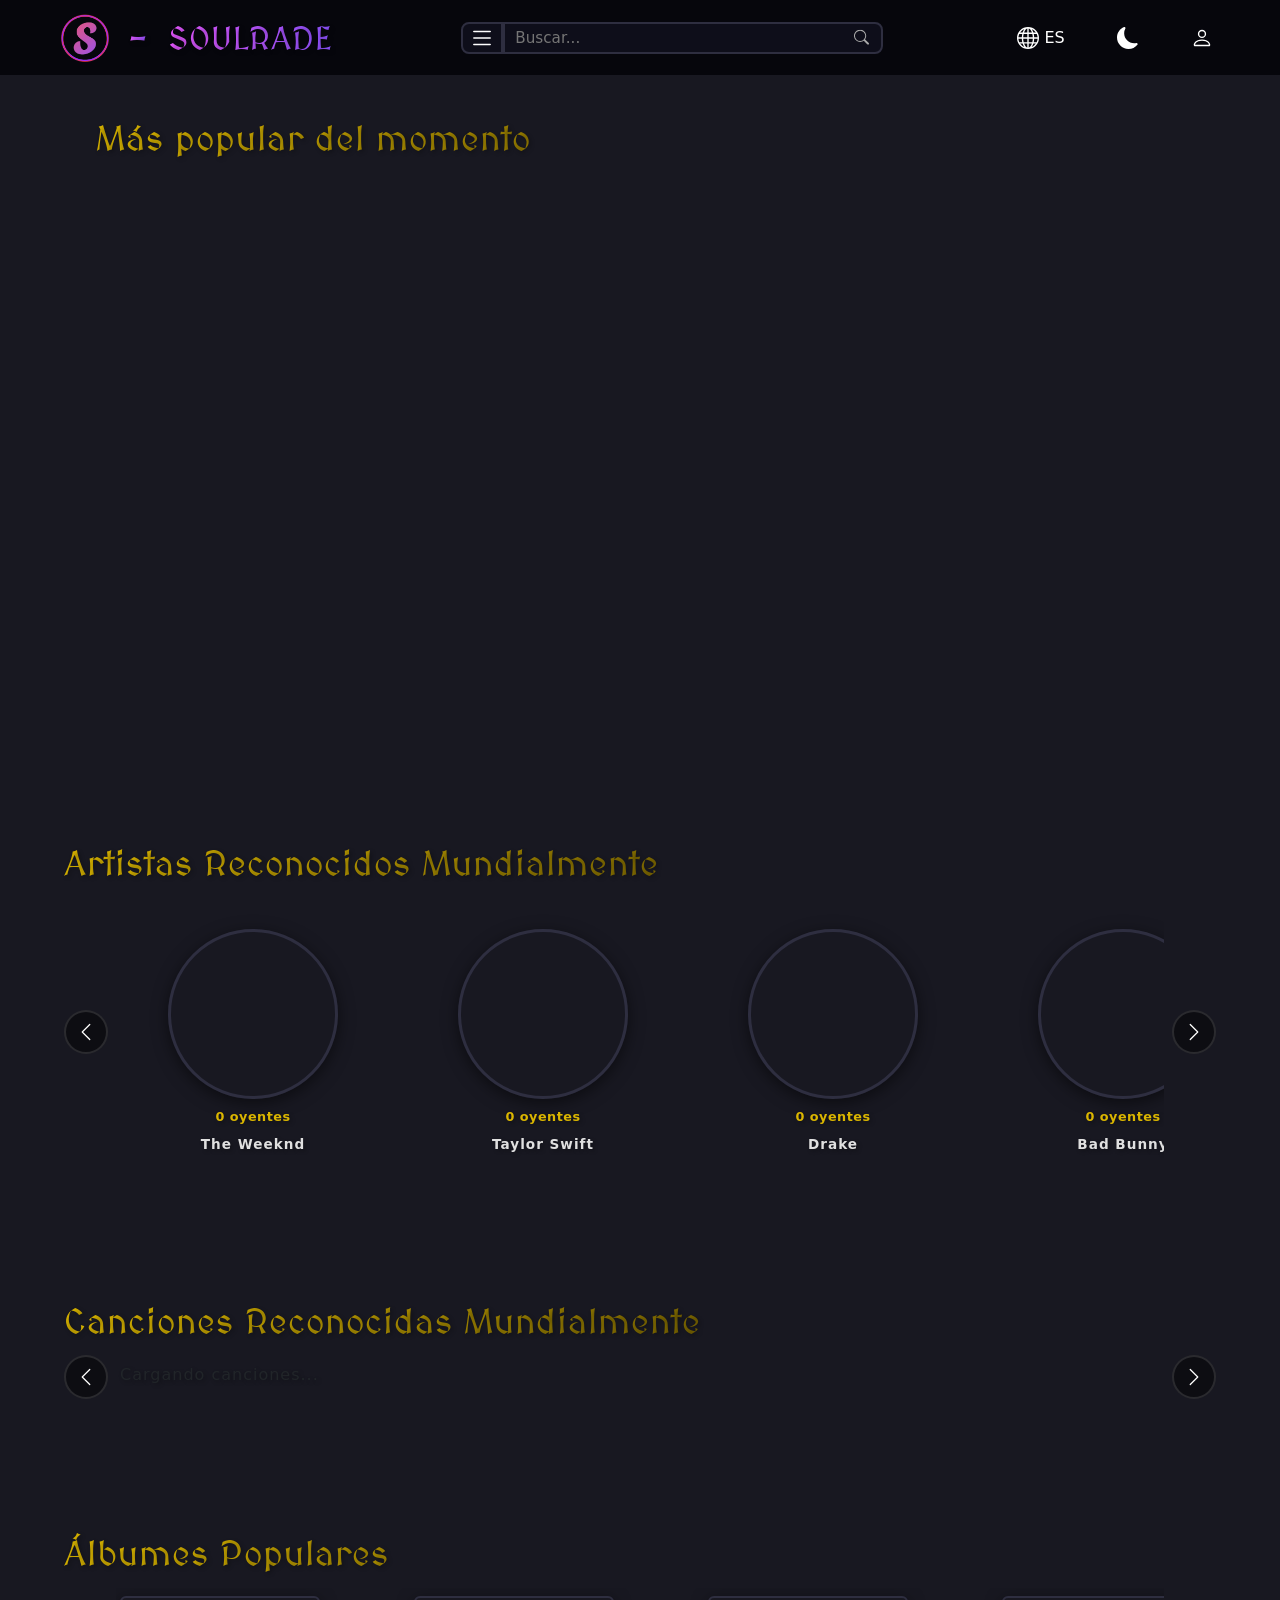
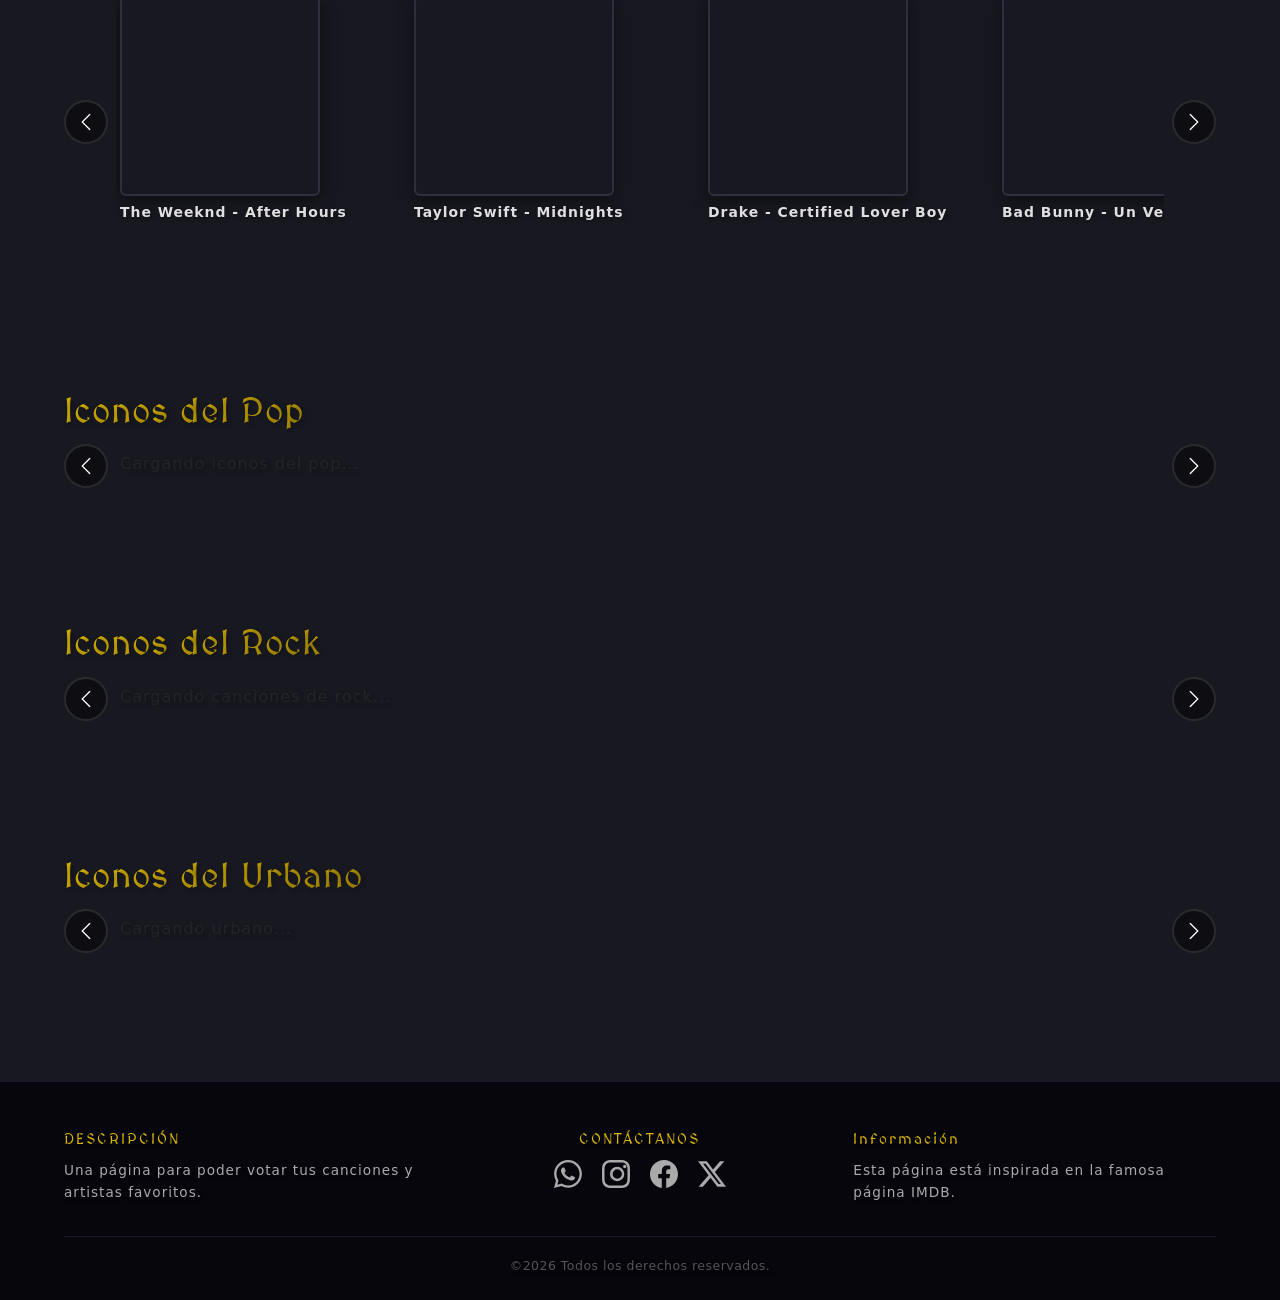
==== commit 19f8715d: "Restructuracion del codigo" ====
--- a/index.html
+++ b/index.html
@@ -13,7 +13,6 @@
     <link href="https://cdn.jsdelivr.net/npm/bootstrap@5.3.8/dist/css/bootstrap.min.css" rel="stylesheet">
     <link rel="stylesheet" href="styles/styles.css">
 </head>
-
 <body>
     <header>
         <nav>
@@ -251,7 +250,7 @@
         <div class="Mosaico-Wrapper">
             <div class="Mosaico" id="mosaico">
                 <div class="Foto-Grande">
-                    <div class="card text-bg-dark" id="card-grande"></div>
+                    <div class="mosaico-slide-track" id="mosaico-track"></div>
                     <button class="mosaico-btn mosaico-btn-prev" id="mosaico-prev" aria-label="Anterior">
                         <svg xmlns="http://www.w3.org/2000/svg" width="20" height="20" fill="currentColor" viewBox="0 0 16 16">
                             <path fill-rule="evenodd" d="M11.354 1.646a.5.5 0 0 1 0 .708L5.707 8l5.647 5.646a.5.5 0 0 1-.708.708l-6-6a.5.5 0 0 1 0-.708l6-6a.5.5 0 0 1 .708 0z"/>
@@ -288,7 +287,6 @@
         </div>
     </section>
 
-    <!-- CANCIONES RECONOCIDAS MUNDIALMENTE -->
     <section class="seccion-carrusel" id="sec-canciones">
         <div class="Encabezado">Canciones Reconocidas Mundialmente</div>
         <div class="carrusel-wrapper">
@@ -308,7 +306,6 @@
         </div>
     </section>
 
-    <!-- ÁLBUMES POPULARES -->
     <section class="seccion-carrusel" id="sec-albumes">
         <div class="Encabezado">Álbumes Populares</div>
         <div class="carrusel-wrapper">
@@ -328,7 +325,6 @@
         </div>
     </section>
 
-    <!-- ICONOS DEL POP -->
     <section class="seccion-carrusel" id="sec-pop">
         <div class="Encabezado">Iconos del Pop</div>
         <div class="carrusel-wrapper">
@@ -348,7 +344,6 @@
         </div>
     </section>
 
-    <!-- ICONOS DEL ROCK -->
     <section class="seccion-carrusel" id="sec-rock">
         <div class="Encabezado">Iconos del Rock</div>
         <div class="carrusel-wrapper">
@@ -368,7 +363,6 @@
         </div>
     </section>
 
-    <!-- ICONOS DEL URBANO -->
     <section class="seccion-carrusel" id="sec-urbano">
         <div class="Encabezado">Iconos del Urbano</div>
         <div class="carrusel-wrapper">
@@ -430,610 +424,9 @@
     <script src="https://cdn.jsdelivr.net/npm/bootstrap@5.3.8/dist/js/bootstrap.bundle.min.js"></script>
     <script src="js/Api.js"></script>
     <script src="js/Main.js"></script>
-
-    <script>
-        // ═══════════════════════════════════════════════════════
-        //  INDEX — Carga de secciones con APIs reales
-        //  Imágenes: Spotify (artistas y álbumes)
-        //  Info: Last.fm (stats, tags, top tracks)
-        // ═══════════════════════════════════════════════════════
-
-        // ── Helper local: formatear número ──────────────────────
-        function fmtNum(n) {
-            const num = parseInt(n) || 0;
-            if (num >= 1000000) return (num / 1000000).toFixed(1) + 'M';
-            if (num >= 1000) return Math.round(num / 1000) + 'K';
-            return num.toString();
-        }
-
-        // ── Helper: imagen de artista via Spotify ────────────────
-        async function getImgArtista(nombre, fallback = 'assets/Artista 1.jfif') {
-            try {
-                const imgs = await getArtistImage(nombre);
-                if (imgs && imgs.thumb) return imgs.thumb;
-            } catch { /* sigue */ }
-            return fallback;
-        }
-
-        // ── Mosaico: top tracks globales ─────────────────────────
-        (async() => {
-            const PH = 'assets/Mosaico 1.png';
-            let mosaicItems = [];
-            let offset = 0,
-                animando = false;
-
-            try {
-                const data = await lastfm({
-                    method: 'chart.gettoptracks',
-                    limit: 10
-                });
-                const tracks = (data && data.tracks && data.tracks.track) || [];
-                mosaicItems = tracks.map((t, i) => ({
-                    img: PH,
-                    titulo: t.name,
-                    artista: t.artist.name,
-                    rating: `#${i + 1}`,
-                    link: `artista.html?artista=${encodeURIComponent(t.artist.name)}`
-                }));
-            } catch (e) {
-                console.warn('Mosaico API error', e);
-                mosaicItems = [{
-                    img: PH,
-                    titulo: 'Where is My Husband',
-                    artista: 'Rae',
-                    rating: '#1',
-                    link: '#'
-                }, {
-                    img: PH,
-                    titulo: 'Pink UP!',
-                    artista: 'Katseye',
-                    rating: '#2',
-                    link: '#'
-                }, {
-                    img: PH,
-                    titulo: 'The Fate of Ophelia',
-                    artista: 'Taylor Swift',
-                    rating: '#3',
-                    link: '#'
-                }, {
-                    img: PH,
-                    titulo: 'Startside',
-                    artista: 'Zara Larson',
-                    rating: '#4',
-                    link: '#'
-                }, ];
-            }
-            // Enriquecer imágenes: intentar portada del single/álbum, fallback a foto del artista
-            for (const it of mosaicItems) {
-                const cover = await getAlbumCover(it.artista, it.titulo).catch(() => null);
-                it.img = cover || await getImgArtista(it.artista, PH);
-            }
-
-            function crearCardMosaico(item) {
-                const card = document.createElement('div');
-                card.className = 'card text-bg-dark';
-                card.style.cursor = 'pointer';
-                card.innerHTML = `
-                <img src="${item.img}" class="card-img" alt="${item.titulo}"
-                     onerror="this.src='${PH}'">
-                <div class="card-img-overlay">
-                    <h5 class="card-title">${item.titulo}</h5>
-                    <p class="card-text">${item.artista}</p>
-                    <p class="card-text">${item.rating}</p>
-                </div>`;
-                if (item.link && item.link !== '#')
-                    card.addEventListener('click', () => window.location.href = item.link);
-                return card;
-            }
-
-            function renderMosaico() {
-                const cardGrande = document.getElementById('card-grande');
-                const fotosCaida = document.getElementById('fotos-caida');
-                const indicadores = document.getElementById('mosaico-indicadores');
-                cardGrande.innerHTML = '';
-                cardGrande.appendChild(crearCardMosaico(mosaicItems[offset % mosaicItems.length]));
-                fotosCaida.innerHTML = '';
-                for (let i = 1; i <= 3; i++)
-                    fotosCaida.appendChild(crearCardMosaico(mosaicItems[(offset + i) % mosaicItems.length]));
-                indicadores.innerHTML = '';
-                mosaicItems.forEach((_, i) => {
-                    const dot = document.createElement('button');
-                    dot.className = 'mosaico-dot' + (i === offset % mosaicItems.length ? ' activo' : '');
-                    dot.addEventListener('click', () => rotar(i - offset));
-                    indicadores.appendChild(dot);
-                });
-            }
-
-            function rotar(dir) {
-                if (animando) return;
-                animando = true;
-                const mosaico = document.getElementById('mosaico');
-                const salida = dir > 0 ? 'mosaico-salida-izq' : 'mosaico-salida-der';
-                const entrada = dir > 0 ? 'mosaico-entrada-der' : 'mosaico-entrada-izq';
-                mosaico.classList.add(salida);
-                setTimeout(() => {
-                    offset = ((offset + dir) % mosaicItems.length + mosaicItems.length) % mosaicItems.length;
-                    renderMosaico();
-                    mosaico.classList.remove(salida);
-                    mosaico.classList.add(entrada);
-                    setTimeout(() => {
-                        mosaico.classList.remove(entrada);
-                        animando = false;
-                    }, 350);
-                }, 300);
-            }
-
-            document.getElementById('mosaico-next').addEventListener('click', () => rotar(1));
-            document.getElementById('mosaico-prev').addEventListener('click', () => rotar(-1));
-            renderMosaico();
-            setInterval(() => rotar(1), 6000);
-        })();
-
-        // ── Artistas Reconocidos: chart.gettopartists de Last.fm (datos reales) ──
-        (async() => {
-            const trackEl = document.getElementById('artistas-track');
-            trackEl.innerHTML = '<div class="index-loading">Cargando artistas...</div>';
-
-            let nombres = [];
-            try {
-                const data = await lastfm({
-                    method: 'chart.gettopartists',
-                    limit: 12
-                });
-                const artistas = (data && data.artists && data.artists.artist) || [];
-                nombres = artistas.map(a => ({
-                    nombre: a.name,
-                    listeners: a.listeners
-                }));
-            } catch (e) {
-                console.warn('chart.gettopartists error', e);
-                // Fallback solo si la API falla completamente
-                nombres = [{
-                    nombre: 'The Weeknd',
-                    listeners: '0'
-                }, {
-                    nombre: 'Taylor Swift',
-                    listeners: '0'
-                }, {
-                    nombre: 'Drake',
-                    listeners: '0'
-                }, {
-                    nombre: 'Bad Bunny',
-                    listeners: '0'
-                }, {
-                    nombre: 'Billie Eilish',
-                    listeners: '0'
-                }, {
-                    nombre: 'Doja Cat',
-                    listeners: '0'
-                }, {
-                    nombre: 'Olivia Rodrigo',
-                    listeners: '0'
-                }, {
-                    nombre: 'Post Malone',
-                    listeners: '0'
-                }, ];
-            }
-
-            const cards = await Promise.all(nombres.map(async({
-                nombre,
-                listeners
-            }) => {
-                const foto = await getImgArtista(nombre, 'assets/Artista 1.jfif');
-                return {
-                    nombre,
-                    listeners,
-                    foto
-                };
-            }));
-
-            trackEl.innerHTML = '';
-            cards.forEach(({
-                nombre,
-                listeners,
-                foto
-            }) => {
-                const div = document.createElement('div');
-                div.className = 'artista-card';
-                div.style.cursor = 'pointer';
-                div.innerHTML = `
-                <div class="artista-foto-wrap">
-                    <img src="${foto}" alt="${nombre}" class="artista-foto"
-                         onerror="this.src='assets/Artista 1.jfif'">
-                </div>
-                <div class="artista-rating">${fmtNum(listeners)} oyentes</div>
-                <div class="artista-nombre">${nombre}</div>`;
-                div.addEventListener('click', () =>
-                    window.location.href = `artista.html?artista=${encodeURIComponent(nombre)}`);
-                trackEl.appendChild(div);
-            });
-        })();
-
-        // ── Álbumes Populares: top artistas de Last.fm + su álbum más escuchado ──
-        // Usa chart.gettopartists para sacar artistas reales, luego artist.gettopalbums
-        // para el álbum más popular de cada uno, y Spotify para la portada
-        (async() => {
-            const PH = 'assets/Mosaico 1.png';
-            const trackEl = document.getElementById('albumes-track');
-            trackEl.innerHTML = '<div class="index-loading">Cargando álbumes...</div>';
-
-            let albumsData = [];
-            try {
-                const data = await lastfm({
-                    method: 'chart.gettopartists',
-                    limit: 10
-                });
-                const artistas = (data && data.artists && data.artists.artist) || [];
-
-                for (var i = 0; i < artistas.length; i++) {
-                    if (albumsData.length >= 10) break;
-                    try {
-                        var nombreArtista = artistas[i].name;
-                        var topAlbums = await lastfm({
-                            method: 'artist.gettopalbums',
-                            artist: nombreArtista,
-                            limit: 1,
-                            autocorrect: 1
-                        });
-                        var album = topAlbums && topAlbums.topalbums && topAlbums.topalbums.album && topAlbums.topalbums.album[0];
-                        if (album && album.name && album.name !== '(null)') {
-                            albumsData.push({
-                                titulo: nombreArtista + ' - ' + album.name,
-                                artista: nombreArtista,
-                                album: album.name,
-                                playcount: parseInt(album.playcount) || 0
-                            });
-                        }
-                    } catch (e) { /* skip este artista */ }
-                }
-            } catch (e) {
-                console.warn('albumes API error', e);
-            }
-
-            // Fallback si la API falla completamente
-            if (albumsData.length === 0) {
-                albumsData = [{
-                    titulo: 'The Weeknd - After Hours',
-                    artista: 'The Weeknd',
-                    album: 'After Hours',
-                    playcount: 0
-                }, {
-                    titulo: 'Taylor Swift - Midnights',
-                    artista: 'Taylor Swift',
-                    album: 'Midnights',
-                    playcount: 0
-                }, {
-                    titulo: 'Drake - Certified Lover Boy',
-                    artista: 'Drake',
-                    album: 'Certified Lover Boy',
-                    playcount: 0
-                }, {
-                    titulo: 'Bad Bunny - Un Verano Sin Ti',
-                    artista: 'Bad Bunny',
-                    album: 'Un Verano Sin Ti',
-                    playcount: 0
-                }, {
-                    titulo: 'Billie Eilish - Happier Than Ever',
-                    artista: 'Billie Eilish',
-                    album: 'Happier Than Ever',
-                    playcount: 0
-                }, {
-                    titulo: 'Doja Cat - Planet Her',
-                    artista: 'Doja Cat',
-                    album: 'Planet Her',
-                    playcount: 0
-                }, ];
-            }
-
-            const covers = await Promise.all(albumsData.map(function(item) {
-                return getAlbumCover(item.artista, item.album).catch(function() {
-                    return null;
-                });
-            }));
-
-            trackEl.innerHTML = '';
-            albumsData.forEach(function(item, i) {
-                const src = covers[i] || PH;
-                const div = document.createElement('div');
-                div.className = 'album-card';
-                div.style.cursor = 'pointer';
-                const playcountLabel = item.playcount > 0 ?
-                    fmtNum(item.playcount) + ' plays' :
-                    '';
-                div.innerHTML =
-                    '<div class="album-cover-wrap">' +
-                    '<img src="' + src + '" alt="' + item.titulo + '" class="album-cover" onerror="this.src=\'' + PH + '\'">' +
-                    '</div>' +
-                    '<div class="album-rating">' + playcountLabel + '</div>' +
-                    '<div class="album-titulo">' + item.titulo + '</div>';
-                div.addEventListener('click', function() {
-                    window.location.href = 'artista.html?artista=' + encodeURIComponent(item.artista);
-                });
-                trackEl.appendChild(div);
-            });
-        })();
-
-        // ── Helper: renderizar track cards con imagen de Spotify ──
-        async function cargarTrackCards(trackId, tracks, badgeFn) {
-            const el = document.getElementById(trackId);
-            if (!el) return;
-            el.innerHTML = '<div class="index-loading">Cargando...</div>';
-
-            const enriched = await Promise.all(tracks.map(async(t, i) => {
-                const foto = await getImgArtista(t.artista, 'assets/Mosaico 1.png');
-                return {...t,
-                    foto,
-                    pos: i + 1
-                };
-            }));
-
-            el.innerHTML = '';
-            enriched.forEach(item => {
-                        const badge = badgeFn ? badgeFn(item.pos) : null;
-                        const div = document.createElement('div');
-                        div.className = 'media-card';
-                        div.style.cursor = 'pointer';
-                        div.innerHTML = `
-                <div class="media-thumb-wrap">
-                    <img src="${item.foto}" alt="${item.titulo}" class="media-thumb"
-                         onerror="this.src='assets/Mosaico 1.png'">
-                    ${badge ? `<span class="media-badge ${badge.clase}">${badge.texto}</span>` : ''}
-                </div>
-                <div class="media-rating">#${item.pos}</div>
-                <div class="media-titulo">${item.titulo}</div>
-                <div class="media-artista">${item.artista}</div>`;
-            div.addEventListener('click', () =>
-                window.location.href = `artista.html?artista=${encodeURIComponent(item.artista)}`);
-            el.appendChild(div);
-        });
-    }
- 
-    // ── Helper: parsear tracks de Last.fm a formato interno ──
-    function parseTracks(raw) {
-        return (raw || []).map(t => ({
-            titulo:  t.name,
-            artista: (t.artist && t.artist.name) || t.artist || '',
-            image:   t.image || []
-        }));
-    }
- 
-    // ── Canciones Reconocidas Mundialmente ───────────────────
-    // chart.gettoptracks: top global acumulado de Last.fm (no es semanal, es histórico)
-    (async () => {
-        try {
-            const d = await lastfm({ method: 'chart.gettoptracks', limit: 10 });
-            await cargarTrackCards('canciones-track', parseTracks(d && d.tracks && d.tracks.track),
-                pos => pos <= 3 ? { clase: 'vevo', texto: 'vevo' } : null);
-        } catch (e) { console.warn('canciones-track', e); }
-    })();
- 
-    // ── Iconos del Pop — top artistas del tag 'pop' + su canción más escuchada ──
-    // Usando tag.gettopartists que devuelve los artistas MÁS ICÓNICOS del tag
-    // (Madonna, Michael Jackson, etc.) en vez de las canciones más tageadas hoy
-    (async () => {
-        try {
-            const d = await lastfm({ method: 'tag.gettopartists', tag: 'pop', limit: 10 });
-            const artistas = (d && d.topartists && d.topartists.artist) || [];
- 
-            // Por cada artista icónico del pop, buscamos su top track
-            const tracks = [];
-            for (const a of artistas) {
-                try {
-                    const t = await lastfm({ method: 'artist.gettoptracks', artist: a.name, limit: 1, autocorrect: 1 });
-                    const topTrack = t && t.toptracks && t.toptracks.track && t.toptracks.track[0];
-                    if (topTrack) {
-                        tracks.push({ titulo: topTrack.name, artista: a.name });
-                    }
-                } catch { /* skip */ }
-                if (tracks.length >= 10) break;
-            }
- 
-            await cargarTrackCards('pop-track', tracks,
-                () => ({ clase: 'vevo', texto: 'vevo' }));
-        } catch (e) { console.warn('pop-track', e); }
-    })();
- 
-    // ── Iconos del Rock — top artistas del tag 'classic rock' + su canción más escuchada ──
-    // 'classic rock' devuelve Queen, AC/DC, Led Zeppelin, etc.
-    // El tag genérico 'rock' en Last.fm tiende a devolver bandas indie/alternativas modernas
-    (async () => {
-        try {
-            const d = await lastfm({ method: 'tag.gettopartists', tag: 'classic rock', limit: 10 });
-            const artistas = (d && d.topartists && d.topartists.artist) || [];
- 
-            const tracks = [];
-            for (const a of artistas) {
-                try {
-                    const t = await lastfm({ method: 'artist.gettoptracks', artist: a.name, limit: 1, autocorrect: 1 });
-                    const topTrack = t && t.toptracks && t.toptracks.track && t.toptracks.track[0];
-                    if (topTrack) {
-                        tracks.push({ titulo: topTrack.name, artista: a.name });
-                    }
-                } catch { /* skip */ }
-                if (tracks.length >= 10) break;
-            }
- 
-            await cargarTrackCards('rock-track', tracks,
-                () => ({ clase: 'vevo', texto: 'vevo' }));
-        } catch (e) { console.warn('rock-track', e); }
-    })();
- 
-    // ── Iconos del Urbano ─────────────────────────────────────
-    (async () => {
-        try {
-            const d = await lastfm({ method: 'tag.gettoptracks', tag: 'latin', limit: 10 });
-            await cargarTrackCards('urbano-track', parseTracks(d && d.tracks && d.tracks.track),
-                pos => pos % 2 !== 0 ? { clase: 'rimas', texto: 'rimas' } : null);
-        } catch (e) { console.warn('urbano-track', e); }
-    })();
-    </script>
-    <script>
-        document.querySelectorAll('.boton-submenus').forEach(function(button) {
-            var targetEl = document.querySelector(button.getAttribute('data-bs-target'));
-            if (!targetEl) return;
-            targetEl.addEventListener('show.bs.collapse', function() {
-                var icon = button.querySelector('svg');
-                if (icon) icon.style.transform = 'rotate(90deg)';
-            });
-            targetEl.addEventListener('hide.bs.collapse', function() {
-                var icon = button.querySelector('svg');
-                if (icon) icon.style.transform = 'rotate(0deg)';
-            });
-        });
-
-        document.querySelectorAll('.mobile-seccion-btn').forEach(function(button) {
-            var targetEl = document.querySelector(button.getAttribute('data-bs-target'));
-            if (!targetEl) return;
-            targetEl.addEventListener('show.bs.collapse', function() {
-                var icon = button.querySelector('.mobile-chevron');
-                if (icon) icon.style.transform = 'rotate(90deg)';
-            });
-            targetEl.addEventListener('hide.bs.collapse', function() {
-                var icon = button.querySelector('.mobile-chevron');
-                if (icon) icon.style.transform = 'rotate(0deg)';
-            });
-        });
-
-        document.querySelectorAll('.mobile-submenu').forEach(function(sub) {
-            sub.addEventListener('show.bs.collapse', function() {
-                document.querySelectorAll('.mobile-submenu.show').forEach(function(otroSub) {
-                    if (otroSub !== sub) {
-
-                        var btn = document.querySelector('[data-bs-target="#' + otroSub.id + '"]');
-                        if (btn) {
-                            var icon = btn.querySelector('.mobile-chevron');
-                            if (icon) icon.style.transform = 'rotate(0deg)';
-                        }
-                        bootstrap.Collapse.getOrCreateInstance(otroSub).hide();
-                    }
-                });
-            });
-        });
-
-        document.addEventListener('mousedown', function(e) {
-            var menuWrapper = document.querySelector('li.menu');
-            if (menuWrapper && !menuWrapper.contains(e.target)) {
-                ['submenuGeneros', 'submenuArtistas', 'menuPrincipal'].forEach(function(id) {
-                    var el = document.getElementById(id);
-                    if (el && el.classList.contains('show')) {
-                        bootstrap.Collapse.getOrCreateInstance(el).hide();
-                    }
-                });
-            }
-            document.querySelectorAll('.funcional-dropdown.show').forEach(function(drop) {
-                var parent = drop.closest('.funcional-item');
-                if (parent && !parent.contains(e.target)) {
-                    bootstrap.Collapse.getOrCreateInstance(drop).hide();
-                }
-            });
-        });
-
-        document.querySelectorAll('.funcional-dropdown, .mobile-funcion-drop').forEach(function(drop) {
-            drop.addEventListener('show.bs.collapse', function() {
-                document.querySelectorAll('.funcional-dropdown.show, .mobile-funcion-drop.show').forEach(function(otroDrop) {
-                    if (otroDrop !== drop) {
-                        bootstrap.Collapse.getOrCreateInstance(otroDrop).hide();
-                    }
-                });
-            });
-        });
-
-        document.querySelectorAll('#menuPrincipal .submenu').forEach(function(sub) {
-            sub.addEventListener('show.bs.collapse', function() {
-                document.querySelectorAll('#menuPrincipal .submenu.show').forEach(function(otroSub) {
-                    if (otroSub !== sub) {
-                        bootstrap.Collapse.getOrCreateInstance(otroSub).hide();
-                    }
-                });
-            });
-        });
-
-        var html = document.documentElement;
-
-        function getSvgs(btn) {
-            return {
-                luna: btn.querySelector('.modo-oscuro'),
-                sol: btn.querySelector('.modo-claro')
-            };
-        }
-
-        function aplicarTema(tema, animar) {
-            html.setAttribute('data-theme', tema);
-            localStorage.setItem('tema', tema);
-
-            [document.getElementById('themeToggle'), document.getElementById('themeToggleMobile')].forEach(function(btn) {
-                if (!btn) return;
-                var ic = getSvgs(btn);
-                var saliente = tema === 'light' ? ic.luna : ic.sol;
-                var entrante = tema === 'light' ? ic.sol : ic.luna;
-
-                if (animar) {
-                    saliente.style.transition = 'transform 0.4s ease, opacity 0.3s ease';
-                    saliente.style.transform = 'rotate(360deg)';
-                    saliente.style.opacity = '0';
-                    setTimeout(function() {
-                        saliente.style.display = 'none';
-                        saliente.style.transform = 'rotate(0deg)';
-                        entrante.style.display = 'block';
-                        entrante.style.transition = 'none';
-                        entrante.style.transform = 'rotate(-360deg)';
-                        entrante.style.opacity = '0';
-                        requestAnimationFrame(function() {
-                            requestAnimationFrame(function() {
-                                entrante.style.transition = 'transform 0.4s ease, opacity 0.3s ease';
-                                entrante.style.transform = 'rotate(0deg)';
-                                entrante.style.opacity = '1';
-                            });
-                        });
-                    }, 400);
-                } else {
-                    ic.luna.removeAttribute('style');
-                    ic.sol.removeAttribute('style');
-                    if (tema === 'light') {
-                        ic.luna.style.display = 'none';
-                        ic.sol.style.display = 'block';
-                    } else {
-                        ic.luna.style.display = 'block';
-                        ic.sol.style.display = 'none';
-                    }
-                }
-            });
-        }
-
-        ['themeToggle', 'themeToggleMobile'].forEach(function(id) {
-            var btn = document.getElementById(id);
-            if (btn) btn.addEventListener('click', function() {
-                aplicarTema(html.getAttribute('data-theme') === 'dark' ? 'light' : 'dark', true);
-            });
-        });
-
-        var temaGuardado = localStorage.getItem('tema');
-        if (temaGuardado) aplicarTema(temaGuardado, false);
-    </script>
-    <script>
-        // Carrusel genérico
-        document.querySelectorAll('.carrusel-btn').forEach(function(btn) {
-            btn.addEventListener('click', function() {
-                var trackId = btn.getAttribute('data-target');
-                var track = document.getElementById(trackId);
-                if (!track) return;
-                var card = track.querySelector('.artista-card, .media-card, .album-card');
-                if (!card) return;
-                var scrollAmount = card.offsetWidth + parseInt(getComputedStyle(track).gap || 24);
-                if (btn.classList.contains('carrusel-prev')) {
-                    track.scrollBy({
-                        left: -scrollAmount,
-                        behavior: 'smooth'
-                    });
-                } else {
-                    track.scrollBy({
-                        left: scrollAmount,
-                        behavior: 'smooth'
-                    });
-                }
-            });
-        });
-    </script>
+    <script src="js/Modo Os-Cl.js"></script>
+    <script src="js/Carruseles-Index.js"></script>
+    <script src="js/Botones-submenu.js"></script>
 </body>
 
 </html>
--- a/styles/styles.css
+++ b/styles/styles.css
@@ -1,5 +1,10 @@
 html {
     scroll-behavior: smooth;
+    box-sizing: border-box;
+}
+
+*, *::before, *::after {
+    box-sizing: inherit;
 }
 
 body {
@@ -8,6 +13,7 @@
     letter-spacing: 1px;
     text-shadow: 2px 2px 4px rgba(0, 0, 0, 0.3);
     justify-content: center;
+    overflow-x: hidden;
 }
 
 [data-theme="light"] body {
@@ -723,6 +729,8 @@
 
 .Popular-de-la-semana {
     padding: 6rem;
+    max-width: 100%;
+    box-sizing: border-box;
 }
 
 .Encabezado {
@@ -741,6 +749,8 @@
     display: flex;
     flex-direction: column;
     gap: 1rem;
+    width: 100%;
+    min-width: 0;
 }
 
 .Mosaico {
@@ -748,46 +758,94 @@
     gap: 2rem;
     align-items: stretch;
     height: 520px;
+    width: 100%;
+    min-width: 0;
 }
 
 .Foto-Grande {
     flex: 2;
     min-width: 0;
     position: relative;
-}
-
-.Foto-Grande .card {
+    overflow: hidden;
+    border-radius: 4px;
+}
+
+/* Track que contiene todos los slides en fila */
+.mosaico-slide-track {
+    display: flex;
+    width: 100%;
     height: 100%;
+    will-change: transform;
+}
+
+/* Cada slide ocupa exactamente el 100% del contenedor */
+.mosaico-slide {
+    flex: 0 0 100%;
+    width: 100%;
+    height: 100%;
+    position: relative;
     overflow: hidden;
+    cursor: pointer;
     border: 3px solid #5252526c;
     box-shadow: 0 6px 8px #3e3e3e;
-}
-
-.Foto-Grande .card-img {
+    box-sizing: border-box;
+}
+
+.mosaico-slide .card-img {
     width: 100%;
     height: 100%;
     object-fit: cover;
-}
-
-.Fotos-Caida {
-    flex: 1;
-    display: flex;
-    flex-direction: column;
-    gap: 2rem;
-    min-width: 0;
-}
-
-.Fotos-Caida .card {
+    display: block;
+}
+
+.mosaico-slide .card-img-overlay {
+    position: absolute;
+    bottom: 0; left: 0; right: 0;
+    background: linear-gradient(to top, rgba(0,0,0,0.75) 0%, transparent 100%);
+    padding: 1.5rem 1rem 1rem;
+}
+
+.mosaico-slide .mosaico-rating {
+    font-size: 0.8rem;
+    color: #e757ff;
+    font-weight: 700;
+    margin: 0 0 0.2rem;
+}
+
+/* Miniaturas laterales */
+.mosaico-mini {
     flex: 1;
     overflow: hidden;
     border: 3px solid #5252526c;
     box-shadow: 0 6px 8px #3e3e3e;
-}
-
-.Fotos-Caida .card-img {
+    position: relative;
+    transition: opacity 0.2s ease;
+}
+
+.mosaico-mini:hover { opacity: 0.85; }
+
+.mosaico-mini .card-img {
     width: 100%;
     height: 100%;
     object-fit: cover;
+}
+
+.mosaico-mini .card-img-overlay {
+    position: absolute;
+    bottom: 0; left: 0; right: 0;
+    background: linear-gradient(to top, rgba(0,0,0,0.7) 0%, transparent 100%);
+    padding: 0.75rem 0.6rem 0.5rem;
+}
+
+.mosaico-mini .card-title { font-size: 0.8rem; margin: 0; }
+.mosaico-mini .card-text  { font-size: 0.7rem; margin: 0; opacity: 0.8; }
+
+.Fotos-Caida {
+    flex: 1;
+    display: flex;
+    flex-direction: column;
+    gap: 2rem;
+    min-width: 0;
 }
 
 
@@ -877,35 +935,7 @@
 }
 
 
-/* Animaciones de transición - crossfade */
-
-@keyframes fade-out {
-    from {
-        opacity: 1;
-    }
-    to {
-        opacity: 0;
-    }
-}
-
-@keyframes fade-in {
-    from {
-        opacity: 0;
-    }
-    to {
-        opacity: 1;
-    }
-}
-
-.mosaico-salida-izq,
-.mosaico-salida-der {
-    animation: fade-out 0.25s ease forwards;
-}
-
-.mosaico-entrada-der,
-.mosaico-entrada-izq {
-    animation: fade-in 0.3s ease forwards;
-}
+/* sin animaciones de fade — el slide usa transform en JS */
 
 .seccion-carrusel {
     padding: 3rem 4rem 2rem;
@@ -1215,4 +1245,234 @@
 
 [data-theme="light"] .footer-copy {
     color: #9070c0;
+}
+
+/* ─────────────────────────────────────────────────────────
+   RESPONSIVE — Index (mosaico + carruseles) y Footer
+   ───────────────────────────────────────────────────────── */
+
+/* ── Tablet grande (≤ 1199px) ── */
+@media (max-width: 1199px) {
+    .Popular-de-la-semana {
+        padding: 4rem 3rem;
+    }
+
+    .Mosaico {
+        height: 440px;
+    }
+
+    .media-card {
+        width: 300px;
+    }
+
+    .album-card {
+        width: 230px;
+    }
+
+    .artista-card {
+        padding-left: 2rem;
+        padding-right: 2rem;
+    }
+
+    .artista-foto-wrap {
+        width: 140px;
+        height: 140px;
+    }
+
+    footer {
+        padding: 2.5rem 3rem 1.5rem;
+    }
+}
+
+/* ── Tablet (≤ 991px) ── */
+@media (max-width: 991px) {
+    .Popular-de-la-semana {
+        padding: 3rem 1.5rem;
+    }
+
+    .Encabezado {
+        font-size: 26px;
+    }
+
+    /* Mosaico: apila foto grande encima, miniaturas debajo en fila */
+    .Mosaico {
+        flex-direction: column;
+        height: auto;
+        gap: 1rem;
+    }
+
+    .Foto-Grande {
+        flex: none;
+        width: 100%;
+        height: 320px;
+    }
+
+    .Fotos-Caida {
+        flex-direction: row;
+        gap: 0.75rem;
+        overflow-x: auto;
+        scrollbar-width: none;
+    }
+
+    .Fotos-Caida::-webkit-scrollbar {
+        display: none;
+    }
+
+    .mosaico-mini {
+        flex: 0 0 calc(33.33% - 0.5rem);
+        min-width: 140px;
+        height: 130px;
+    }
+
+    /* Carruseles */
+    .seccion-carrusel {
+        padding: 2rem 1.25rem 1.5rem;
+    }
+
+    .media-card {
+        width: 260px;
+    }
+
+    .album-card {
+        width: 200px;
+    }
+
+    .album-cover-wrap {
+        width: 160px;
+        height: 160px;
+    }
+
+    .artista-foto-wrap {
+        width: 120px;
+        height: 120px;
+    }
+
+    .artista-card {
+        padding-left: 1.25rem;
+        padding-right: 1.25rem;
+    }
+
+    /* Footer: 2 columnas */
+    footer {
+        padding: 2rem 1.5rem 1rem;
+    }
+
+    .footer-grid {
+        grid-template-columns: 1fr 1fr;
+        gap: 1.5rem;
+    }
+
+    .footer-col-center {
+        grid-column: 1 / -1;
+        order: -1;
+    }
+}
+
+/* ── Mobile (≤ 575px) ── */
+@media (max-width: 575px) {
+    .Popular-de-la-semana {
+        padding: 2rem 1rem;
+    }
+
+    .Encabezado {
+        font-size: 22px;
+    }
+
+    /* Mosaico foto grande más compacta */
+    .Foto-Grande {
+        height: 240px;
+    }
+
+    .mosaico-slide .card-img-overlay {
+        padding: 1rem 0.75rem 0.75rem;
+    }
+
+    .mosaico-slide .card-title {
+        font-size: 0.9rem;
+    }
+
+    .mosaico-slide .card-text {
+        font-size: 0.75rem;
+    }
+
+    /* Botones del mosaico siempre visibles en touch */
+    .mosaico-btn {
+        opacity: 0.7;
+        width: 34px;
+        height: 34px;
+    }
+
+    .mosaico-mini {
+        flex: 0 0 120px;
+        height: 110px;
+    }
+
+    /* Carruseles */
+    .seccion-carrusel {
+        padding: 1.5rem 0.75rem 1.25rem;
+    }
+
+    /* Ocultar botones prev/next en mobile (scroll táctil suficiente) */
+    .carrusel-btn {
+        display: none;
+    }
+
+    .media-card {
+        width: 220px;
+    }
+
+    .media-thumb-wrap {
+        border-radius: 6px;
+    }
+
+    .album-card {
+        width: 160px;
+    }
+
+    .album-cover-wrap {
+        width: 130px;
+        height: 130px;
+    }
+
+    .artista-foto-wrap {
+        width: 100px;
+        height: 100px;
+    }
+
+    .artista-card {
+        padding-left: 0.75rem;
+        padding-right: 0.75rem;
+    }
+
+    .artista-nombre {
+        font-size: 0.78rem;
+        max-width: 100px;
+    }
+
+    .artista-rating {
+        font-size: 0.72rem;
+    }
+
+    /* Footer: 1 columna */
+    footer {
+        padding: 1.75rem 1rem 1rem;
+    }
+
+    .footer-grid {
+        grid-template-columns: 1fr;
+        gap: 1.25rem;
+    }
+
+    .footer-col-center {
+        order: 0;
+        grid-column: auto;
+    }
+
+    .footer-redes {
+        gap: 1rem;
+    }
+
+    .footer-titulo {
+        font-size: 0.85rem;
+    }
 }
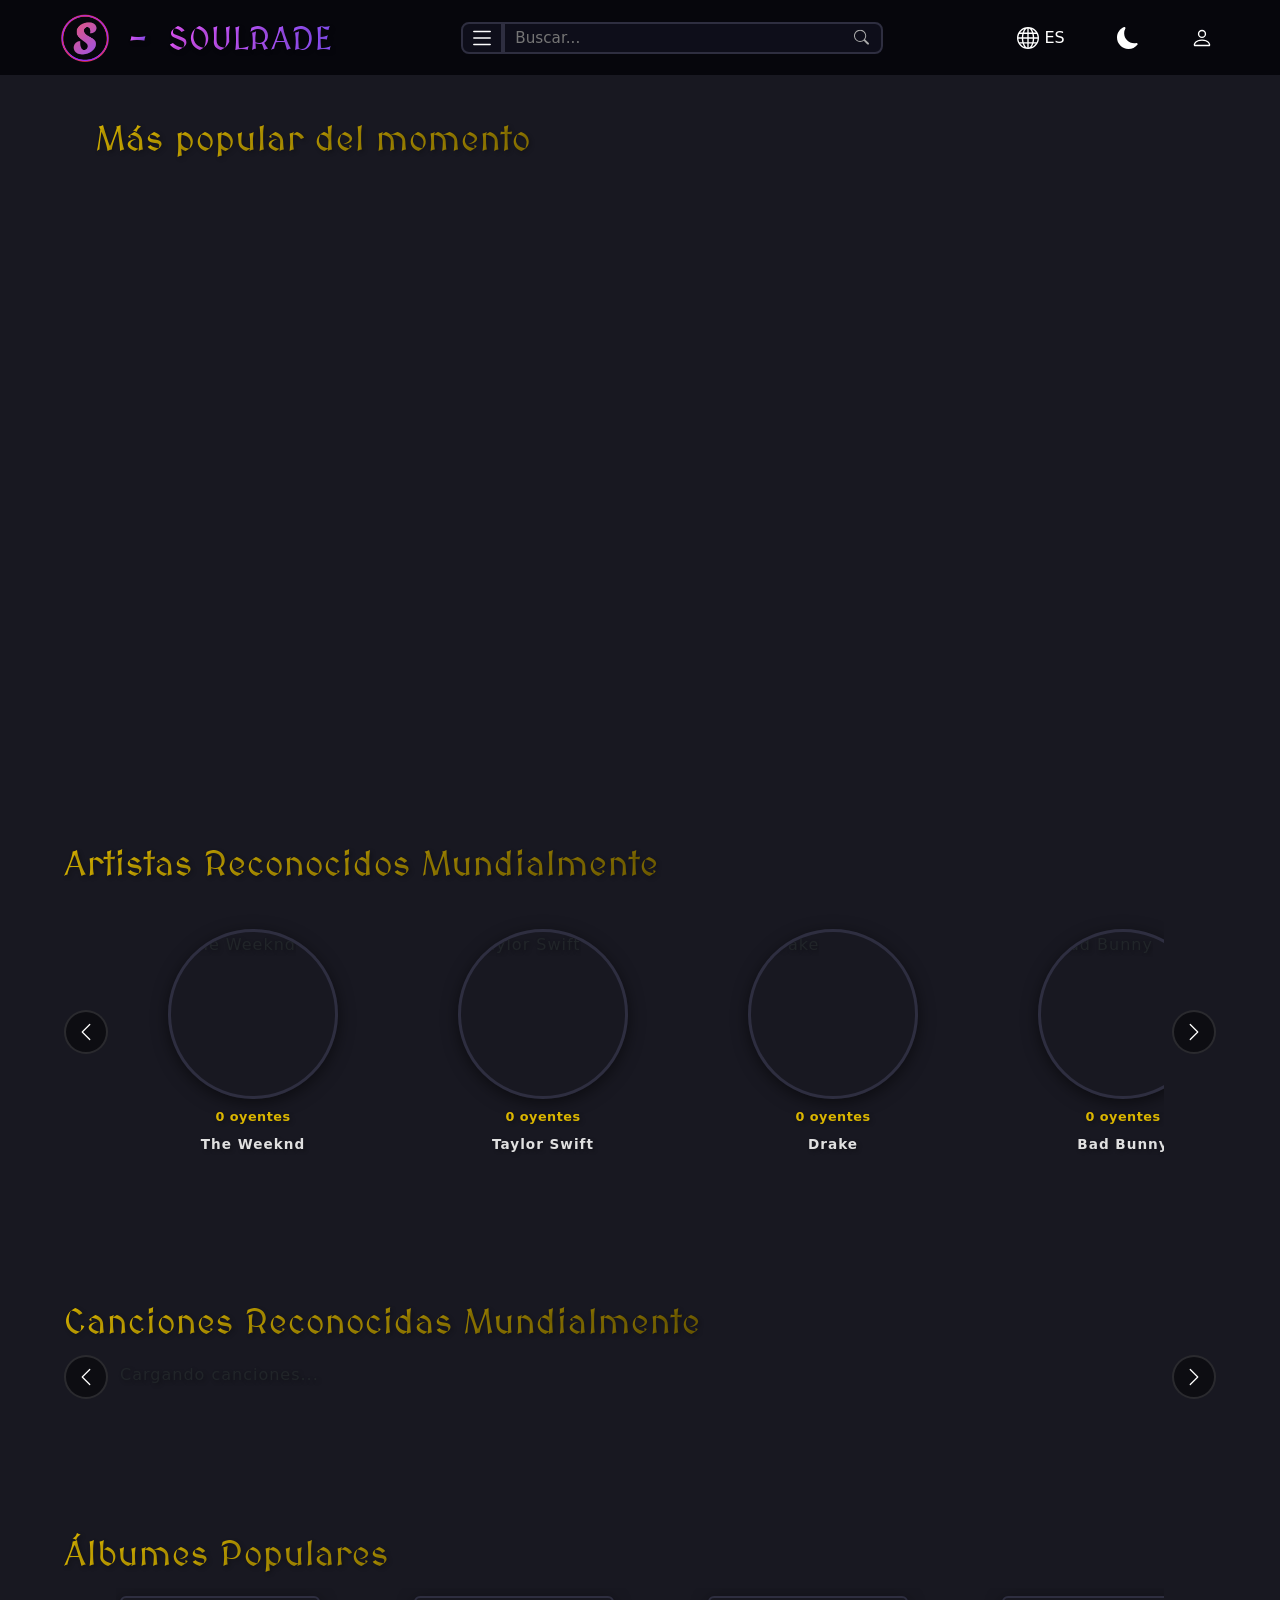
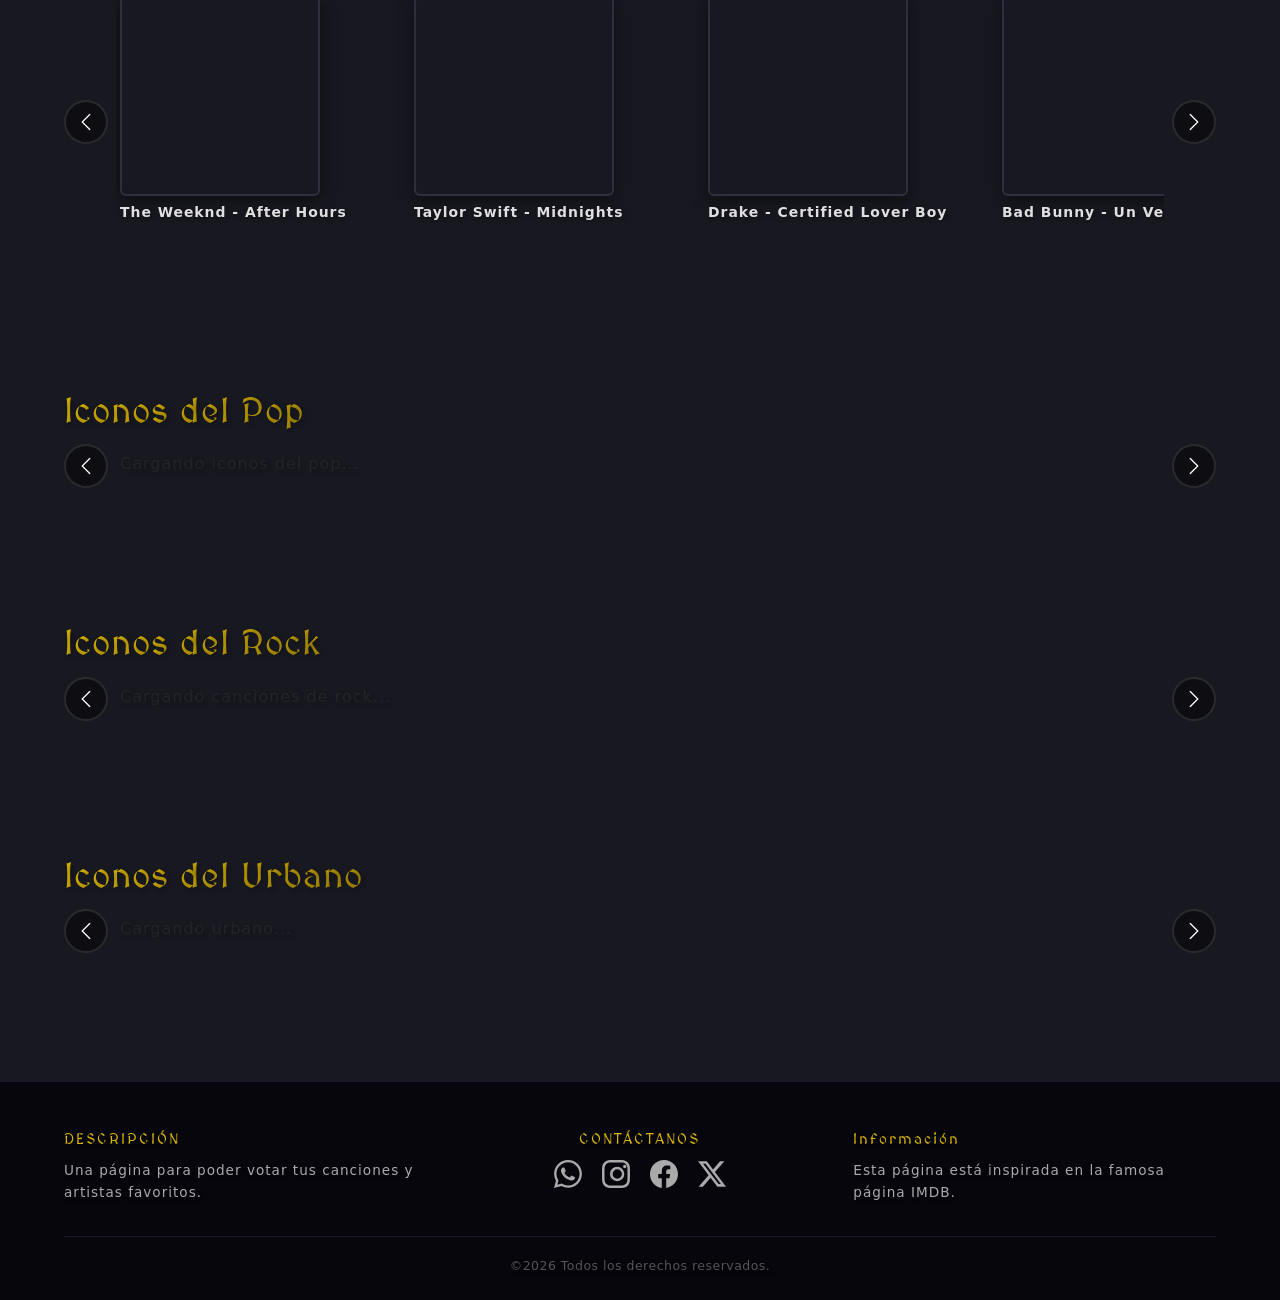
==== commit 0180b09d: "Volvi a meter el filtro de artistas y mejoras en el responsive" ====
--- a/index.html
+++ b/index.html
@@ -40,15 +40,16 @@
                                 </button>
                             </div>
                             <ul class="submenu collapse" id="submenuGeneros">
-                                <li><a href="#"> Rock</a></li>
-                                <li><a href="#"> Electrónica</a></li>
-                                <li><a href="#"> Jazz</a></li>
-                                <li><a href="#"> Clásica</a></li>
-                                <li><a href="#"> Hip-Hop</a></li>
-                                <li><a href="#"> R&amp;B / Soul</a></li>
-                                <li><a href="#"> Metal</a></li>
-                                <li><a href="#"> Folk / Indie</a></li>
-                                <li><a href="#"> Pop Latino</a></li>
+                                <li><a href="templates/buscador_generos.html?genero=pop">Pop</a></li>
+                                <li><a href="templates/buscador_generos.html?genero=rock">Rock</a></li>
+                                <li><a href="templates/buscador_generos.html?genero=electronic">Electrónica</a></li>
+                                <li><a href="templates/buscador_generos.html?genero=jazz">Jazz</a></li>
+                                <li><a href="templates/buscador_generos.html?genero=classical">Clásica</a></li>
+                                <li><a href="templates/buscador_generos.html?genero=hip-hop">Hip-Hop</a></li>
+                                <li><a href="templates/buscador_generos.html?genero=soul">R&B / Soul</a></li>
+                                <li><a href="templates/buscador_generos.html?genero=metal">Metal</a></li>
+                                <li><a href="templates/buscador_generos.html?genero=indie">Folk / Indie</a></li>
+                                <li><a href="templates/buscador_generos.html?genero=latin">Pop Latino</a></li>
                             </ul>
                         </li>
                         <li class="submenus">
@@ -61,13 +62,13 @@
                                 </button>
                             </div>
                             <ul class="submenu collapse" id="submenuArtistas">
-                                <li><a href="#">Más populares</a></li>
-                                <li><a href="#">Nuevos talentos</a></li>
-                                <li><a href="#">Internacionales</a></li>
-                                <li><a href="#">Artistas locales</a></li>
-                                <li><a href="#">Solistas</a></li>
-                                <li><a href="#">Bandas</a></li>
-                                <li><a href="#">DJs / Productores</a></li>
+                                <li><a href="templates/buscador_artistas.html?categoria=populares">Más populares</a></li>
+                                <li><a href="templates/buscador_artistas.html?categoria=nuevos">Nuevos talentos</a></li>
+                                <li><a href="templates/buscador_artistas.html?categoria=internacionales">Internacionales</a></li>
+                                <li><a href="templates/buscador_artistas.html?categoria=locales">Artistas locales</a></li>
+                                <li><a href="templates/buscador_artistas.html?categoria=solistas">Solistas</a></li>
+                                <li><a href="templates/buscador_artistas.html?categoria=bandas">Bandas</a></li>
+                                <li><a href="templates/buscador_artistas.html?categoria=djs">DJs / Productores</a></li>
                             </ul>
                         </li>
                     </ul>
@@ -110,7 +111,7 @@
                     </button>
                     <ul class="funcional-dropdown collapse" id="dropCuenta">
                         <li>
-                            <a href="/login" role="menuitem">
+                            <a href="templates/iniciar_secion.html" role="menuitem">
                                 <svg xmlns="http://www.w3.org/2000/svg" width="13" height="13" fill="currentColor" viewBox="0 0 16 16">
                                     <path fill-rule="evenodd" d="M6 3.5a.5.5 0 0 1 .5-.5h8a.5.5 0 0 1 .5.5v9a.5.5 0 0 1-.5.5h-8a.5.5 0 0 1-.5-.5v-2a.5.5 0 0 0-1 0v2A1.5 1.5 0 0 0 6.5 14h8a1.5 1.5 0 0 0 1.5-1.5v-9A1.5 1.5 0 0 0 14.5 2h-8A1.5 1.5 0 0 0 5 3.5v2a.5.5 0 0 0 1 0z" />
                                     <path fill-rule="evenodd" d="M11.854 8.354a.5.5 0 0 0 0-.708l-3-3a.5.5 0 1 0-.708.708L10.293 7.5H1.5a.5.5 0 0 0 0 1h8.793l-2.147 2.146a.5.5 0 0 0 .708.708z" />
@@ -118,7 +119,7 @@
                             </a>
                         </li>
                         <li>
-                            <a href="/register" role="menuitem">
+                            <a href="templates/crear_cuenta.html" role="menuitem">
                                 <svg xmlns="http://www.w3.org/2000/svg" width="13" height="13" fill="currentColor" viewBox="0 0 16 16">
                                     <path d="M6 8a3 3 0 1 0 0-6 3 3 0 0 0 0 6m2-3a2 2 0 1 1-4 0 2 2 0 0 1 4 0m4 8c0 1-1 1-1 1H1s-1 0-1-1 1-4 6-4 6 3 6 4m-1-.004c-.001-.246-.154-.986-.832-1.664C9.516 10.68 8.029 10 6 10s-3.516.68-4.168 1.332c-.678.678-.83 1.418-.832 1.664z" />
                                     <path fill-rule="evenodd" d="M13.5 5a.5.5 0 0 1 .5.5V7h1.5a.5.5 0 0 1 0 1H14v1.5a.5.5 0 0 1-1 0V8h-1.5a.5.5 0 0 1 0-1H13V5.5a.5.5 0 0 1 .5-.5" />
@@ -166,32 +167,33 @@
                     </svg>
                 </button>
                 <ul class="mobile-submenu collapse" id="mobileGeneros">
-                    <li><a href="#">Rock</a></li>
-                    <li><a href="#">Electrónica</a></li>
-                    <li><a href="#">Jazz</a></li>
-                    <li><a href="#">Clásica</a></li>
-                    <li><a href="#">Hip-Hop</a></li>
-                    <li><a href="#">R&amp;B / Soul</a></li>
-                    <li><a href="#">Metal</a></li>
-                    <li><a href="#">Folk / Indie</a></li>
-                    <li><a href="#">Pop Latino</a></li>
+                    <li><a href="templates/buscador_generos.html?genero=pop">Pop</a></li>
+                    <li><a href="templates/buscador_generos.html?genero=rock">Rock</a></li>
+                    <li><a href="templates/buscador_generos.html?genero=electronic">Electrónica</a></li>
+                    <li><a href="templates/buscador_generos.html?genero=jazz">Jazz</a></li>
+                    <li><a href="templates/buscador_generos.html?genero=classical">Clásica</a></li>
+                    <li><a href="templates/buscador_generos.html?genero=hip-hop">Hip-Hop</a></li>
+                    <li><a href="templates/buscador_generos.html?genero=soul">R&B / Soul</a></li>
+                    <li><a href="templates/buscador_generos.html?genero=metal">Metal</a></li>
+                    <li><a href="templates/buscador_generos.html?genero=indie">Folk / Indie</a></li>
+                    <li><a href="templates/buscador_generos.html?genero=latin">Pop Latino</a></li>
                 </ul>
             </div>
             <div class="mobile-seccion">
-                <button class="mobile-seccion-btn" data-bs-toggle="collapse" data-bs-target="#mobileArtistas" aria-expanded="false">
-                    <span>Artistas</span>
+                <button class="mobile-seccion-btn" data-bs-toggle="collapse" data-bs-target="#mobileGeneros" aria-expanded="false">
+                    <span>Artista</span>
                     <svg class="mobile-chevron" xmlns="http://www.w3.org/2000/svg" width="14" height="14" fill="currentColor" viewBox="0 0 16 16">
                         <path fill-rule="evenodd" d="M4.646 1.646a.5.5 0 0 1 .708 0l6 6a.5.5 0 0 1 0 .708l-6 6a.5.5 0 0 1-.708-.708L10.293 8 4.646 2.354a.5.5 0 0 1 0-.708z"/>
                     </svg>
                 </button>
-                <ul class="mobile-submenu collapse" id="mobileArtistas">
-                    <li><a href="#">Más populares</a></li>
-                    <li><a href="#">Nuevos talentos</a></li>
-                    <li><a href="#">Internacionales</a></li>
-                    <li><a href="#">Artistas locales</a></li>
-                    <li><a href="#">Solistas</a></li>
-                    <li><a href="#">Bandas</a></li>
-                    <li><a href="#">DJs / Productores</a></li>
+                <ul class="mobile-submenu collapse" id="mobileGeneros">
+                    <li><a href="templates/buscador_artistas.html?categoria=populares">Más populares</a></li>
+                    <li><a href="templates/buscador_artistas.html?categoria=nuevos">Nuevos talentos</a></li>
+                    <li><a href="templates/buscador_artistas.html?categoria=internacionales">Internacionales</a></li>
+                    <li><a href="templates/buscador_artistas.html?categoria=locales">Artistas locales</a></li>
+                    <li><a href="templates/buscador_artistas.html?categoria=solistas">Solistas</a></li>
+                    <li><a href="templates/buscador_artistas.html?categoria=bandas">Bandas</a></li>
+                    <li><a href="templates/buscador_artistas.html?categoria=djs">DJs / Productores</a></li>
                 </ul>
             </div>
         </div>
@@ -205,7 +207,7 @@
                     </button>
                     <ul class="mobile-funcion-drop mobile-cuenta-drop collapse" id="mobileCuenta">
                         <li>
-                            <a href="/login">
+                            <a href="templates/iniciar_secion.html">
                                 <svg xmlns="http://www.w3.org/2000/svg" width="13" height="13" fill="currentColor" viewBox="0 0 16 16">
                                 <path fill-rule="evenodd" d="M6 3.5a.5.5 0 0 1 .5-.5h8a.5.5 0 0 1 .5.5v9a.5.5 0 0 1-.5.5h-8a.5.5 0 0 1-.5-.5v-2a.5.5 0 0 0-1 0v2A1.5 1.5 0 0 0 6.5 14h8a1.5 1.5 0 0 0 1.5-1.5v-9A1.5 1.5 0 0 0 14.5 2h-8A1.5 1.5 0 0 0 5 3.5v2a.5.5 0 0 0 1 0z"/>
                                 <path fill-rule="evenodd" d="M11.854 8.354a.5.5 0 0 0 0-.708l-3-3a.5.5 0 1 0-.708.708L10.293 7.5H1.5a.5.5 0 0 0 0 1h8.793l-2.147 2.146a.5.5 0 0 0 .708.708z"/>
@@ -213,7 +215,7 @@
                             </a>
                         </li>
                         <li>
-                            <a href="/register">
+                            <a href="templates/crear_cuenta.html">
                                 <svg xmlns="http://www.w3.org/2000/svg" width="13" height="13" fill="currentColor" viewBox="0 0 16 16">
                                 <path d="M6 8a3 3 0 1 0 0-6 3 3 0 0 0 0 6m2-3a2 2 0 1 1-4 0 2 2 0 0 1 4 0m4 8c0 1-1 1-1 1H1s-1 0-1-1 1-4 6-4 6 3 6 4m-1-.004c-.001-.246-.154-.986-.832-1.664C9.516 10.68 8.029 10 6 10s-3.516.68-4.168 1.332c-.678.678-.83 1.418-.832 1.664z"/>
                                 <path fill-rule="evenodd" d="M13.5 5a.5.5 0 0 1 .5.5V7h1.5a.5.5 0 0 1 0 1H14v1.5a.5.5 0 0 1-1 0V8h-1.5a.5.5 0 0 1 0-1H13V5.5a.5.5 0 0 1 .5-.5"/>
--- a/styles/styles.css
+++ b/styles/styles.css
@@ -1,10 +1,5 @@
 html {
     scroll-behavior: smooth;
-    box-sizing: border-box;
-}
-
-*, *::before, *::after {
-    box-sizing: inherit;
 }
 
 body {
@@ -18,6 +13,19 @@
 
 [data-theme="light"] body {
     background-color: #ffffff;
+}
+
+.sugerencia-header {
+    padding: 6px 14px 2px;
+    font-size: 0.7rem;
+    font-weight: 600;
+    text-transform: uppercase;
+    letter-spacing: 0.08em;
+    opacity: 0.5;
+    pointer-events: none;
+}
+.sugerencia-item.activo {
+    background: rgba(255,255,255,0.1);
 }
 
 header {
@@ -733,7 +741,7 @@
     box-sizing: border-box;
 }
 
-.Encabezado {
+.Encabezado, .Reproduccion{
     font-family: "MedievalSharp", cursive;
     font-size: 35px;
     font-weight: 300;
@@ -743,6 +751,12 @@
     color: transparent;
     -webkit-text-fill-color: transparent;
     padding-bottom: 0.5rem;
+}
+
+.Reproduccion{
+    font-size: 15px;
+    background:  #dbb600;
+    background-clip: text;
 }
 
 .Mosaico-Wrapper {
@@ -1158,6 +1172,478 @@
     color: #2d1b5e;
 }
 
+.presentacion-artista{
+    padding: 5rem 2rem 1.5rem 1.5rem;
+    margin: 0 auto;
+    max-width: 1200px;
+}
+
+.presentacion-nombre{
+    display: flex;
+    align-items: baseline;
+    justify-content: space-between;
+}
+
+.presentacion-fotos{
+    border: 1.5px solid #2e2e40;
+    background: rgba(14, 14, 26, 0.6);
+    display: flex;
+    height: 520px;
+    overflow: hidden;
+
+}
+
+.presentacion-foto-portrait {
+    flex: 0 0 30%;
+    overflow: hidden;
+    border-right: 2px solid #2e2e40;
+}
+ 
+.presentacion-foto-portrait img {
+    width: 100%;
+    height: 100%;
+    object-fit: cover;
+    object-position: center top;
+    display: block;
+}
+ 
+.presentacion-foto-panoramica {
+    flex: 1;
+    overflow: hidden;
+}
+ 
+.presentacion-foto-panoramica img {
+    width: 100%;
+    height: 100%;
+    object-fit: cover;
+    object-position: center center;
+    display: block;
+}
+
+.presentacion-bio {
+    border: 1.5px solid #2e2e40;
+    border-radius: 0 0 20px 20px; 
+    padding: 1rem 1rem;
+    background: #0e0e1a99;
+    
+}
+ 
+.presentacion-bio p {
+    font-size: 1rem;
+    color: #d0d0d0;
+    font-weight: 500;
+}
+
+.seccion-formulario{
+    padding-top: 5rem;
+    display: flex;
+}
+
+.form-contacto, .beneficios{
+    background-color: #2f2f42;
+    border: 1.5px solid #41415a;
+    box-shadow: 0 6px 12px #242424;
+    border-radius: 15px;
+    padding: 2rem;
+    margin: 0 auto;
+    max-width: 500px;
+}
+
+.beneficios{
+    max-width: 750px;
+}
+
+.form-contacto h2, .beneficios h3{
+    text-decoration: underline;
+    font-family: "MedievalSharp", cursive;
+    background: linear-gradient(90deg, #e757ff, #8c52ff);
+    background-clip: text;
+    -webkit-background-clip: text;
+    color: transparent;
+    -webkit-text-fill-color: transparent;
+    font-size: 3rem;
+    text-align: center;
+    margin-bottom: 0.25rem;
+}
+
+.beneficios h3{
+    text-decoration: none;
+    font-size: 2.5rem;
+}
+
+.form-contacto p{
+    text-align:center;
+    max-width: 250px;
+    margin: 0 auto;
+    color: #a0a0b8;
+    font-size: 0.95rem;
+    margin-bottom: 1.75rem;
+}
+
+.beneficios ul{
+    margin-bottom: 2rem;
+}
+
+.beneficios ul li{
+    text-align:start;
+    margin: 0 auto;
+    color: #a0a0b8;
+    font-size: 1.2rem;
+    margin-bottom: 1.75rem;
+}
+
+.form-row-grid {
+    display: grid;
+    grid-template-columns: repeat(2, 1fr);
+    gap: 1rem;
+    margin-bottom: 0;
+}
+ 
+.form-field {
+    margin-bottom: 1.25rem;
+}
+ 
+.form-field-icon {
+    display: flex;
+    align-items: center;
+    gap: 0.6rem;
+    background: rgba(255,255,255,0.04);
+    border: 1.5px solid #41415a;
+    border-radius: 10px;
+    padding: 0 0.75rem;
+    transition: border-color 0.3s;
+    margin-bottom: 1rem;
+}
+ 
+.form-field-icon:focus-within {
+    border-color: #8c52ff;
+}
+ 
+.field-icon {
+    color: #a0a0b8;
+    flex-shrink: 0;
+}
+ 
+.field-icon-hidden {
+    visibility: hidden;
+}
+ 
+.field-floating {
+    position: relative;
+    flex: 1;
+}
+ 
+.field-floating input {
+    width: 100%;
+    background: transparent;
+    border: none;
+    outline: none;
+    padding: 1.3rem 0 0.4rem;
+    color: #e0e0e0;
+    font-size: 0.95rem;
+    box-shadow: none !important;
+}
+ 
+.field-floating label {
+    position: absolute;
+    top: 50%;
+    left: 0;
+    transform: translateY(-50%);
+    color: #a0a0b8;
+    font-size: 0.9rem;
+    font-family: inherit;
+    letter-spacing: 0;
+    background: none;
+    -webkit-text-fill-color: #a0a0b8;
+    pointer-events: none;
+    transition: all 0.2s ease;
+    font-weight: 400;
+}
+ 
+.field-floating input:focus ~ label,
+.field-floating input:not(:placeholder-shown) ~ label {
+    top: 0.55rem;
+    font-size: 0.7rem;
+    color: #8c52ff;
+    -webkit-text-fill-color: #8c52ff;
+    transform: none;
+}
+ 
+.field-floating-pass {
+    display: flex;
+    align-items: center;
+}
+ 
+.field-floating-pass input {
+    flex: 1;
+}
+ 
+.pass-toggle {
+    background: transparent;
+    border: none;
+    color: #a0a0b8;
+    cursor: pointer;
+    padding: 0;
+    display: flex;
+    align-items: center;
+    transition: color 0.2s;
+    flex-shrink: 0;
+}
+ 
+.pass-toggle:hover { color: #8c52ff; }
+
+.form-actions{
+    display: flex;
+    align-items: center;
+    gap: 1rem;
+    padding-top: 0.5rem;
+}
+
+.form-actions button, .iniciar, .publicar{
+    width: 100%;
+    text-align: center;
+    padding: 0.75rem;
+    border-radius: 10px;
+    border: none;
+    font-family: "Quintessential", serif;
+    font-size: 1.05rem;
+    font-weight: 700;
+    cursor: pointer;
+    background: linear-gradient(90deg, #8c52ff, #e757ff);
+    color: #ffffff;
+    letter-spacing: 0.5px;
+    transition: all 0.3s ease;
+}
+
+.form-actions .iniciar{
+    text-decoration: none;
+    width: 50%;
+    margin: 0 auto;
+    margin-bottom: 1rem;
+}
+
+.form-actions .publicar{
+    width: 10%;
+    margin-bottom: 1rem;
+}
+.form-actions button:hover, .iniciar:hover{
+    transform: translateY(-3px);
+    background-color: #ffffff;
+    box-shadow: 0 6px 12px #242424;
+}
+
+.lineas-decorativas {
+    height: 0.1rem;
+    margin: 1rem;
+    background: linear-gradient(90deg, #a18e00, #ffe057);
+}
+
+[data-theme="light"] .form-contacto {
+    background: #28243e;
+    border-color: #5d448b;
+    box-shadow: 0 4px 24px rgba(0,0,0,0.1);
+}
+ 
+[data-theme="light"] .form-field-icon {
+    background: #f5f5ff;
+    border-color: #d0c5f7;
+}
+ 
+[data-theme="light"] .field-floating input {
+    color: #2c2c4c;
+}
+
+[data-theme="light"] .p,
+[data-theme="light"] .field-icon,
+[data-theme="light"] .field-floating label {
+    color: #666;
+    -webkit-text-fill-color: #666;
+}
+
+.presentacion-foto-artista {
+    position: relative;
+    display: flex;
+    flex-direction: column;
+    justify-content: space-between;
+    height: 100%;
+}
+
+.artista-link-nombre{
+    position: absolute;
+    top: 12px;
+    left: 12px;
+    right: 12px;
+    z-index: 10;
+    font-size: 1.1rem;
+    font-weight: 700;
+    color: #e0e0e0;
+    text-decoration: none;
+    text-shadow: 0 1px 6px rgba(0,0,0,0.8);
+}
+
+.artista-link-rating{
+    color: #e0e0e0;
+    text-decoration: none;
+    text-shadow: 0 1px 6px rgba(0,0,0,0.8);
+}
+
+.presentacion-foto-artista-overlay {
+    position: absolute;
+    bottom: 0;
+    left: 0;
+    right: 0;
+    padding: 14px 12px;
+    background: linear-gradient(to top, rgba(0,0,0,0.85) 0%, transparent 100%);
+    z-index: 10;
+    pointer-events: none;
+}
+
+.seccion-plataformas {
+    padding: 2rem;
+    max-width: 1200px;
+    margin: 0 auto;
+}
+
+.plataformas-grid {
+    display: flex;
+    gap: 13rem;
+    flex-wrap: wrap;
+    align-items: center;
+}
+
+.plataforma-link {
+    display: flex;
+    flex-direction: column;
+    align-items: center;
+    gap: 10px;
+    text-decoration: none;
+    transition: transform .2s;
+}
+
+.plataforma-link:hover { transform: scale(1.08); }
+
+.plataforma-icon {
+    width: 120px;
+    height: 120px;
+    border-radius: 50%;
+    display: flex;
+    align-items: center;
+    justify-content: center;
+    box-shadow: 0 4px 16px rgba(0,0,0,.5);
+}
+
+.pl-spotify  { background: radial-gradient(circle at 100% 100%, #2be564, #1DB954); }
+.pl-apple    { background: radial-gradient(circle at 100% 100%, #ff5f6d, #FA2D48); }
+.pl-youtube  { background: radial-gradient(circle at 100% 100%, #ff5050, #FF0000); }
+.pl-amazon   { background: radial-gradient(circle at 100% 100%, #1ad5ff, #00A8E1); }
+
+.plataforma-nombre { font-size: 1rem; color: #aaa; font-weight: 500; letter-spacing: .5px; }
+
+.seccion-reviews {
+    padding: 2rem;
+    max-width: 1200px;
+    margin: 0 auto;
+}
+ 
+.review-ranking-row {
+    display: flex;
+    align-items: center;
+    gap: 10px;
+    margin-bottom: 16px;
+}
+ 
+.review-ranking-label { 
+    font-size: 18px;
+    font-weight: 700;
+    color: #aaa; 
+}
+ 
+.ranking-circulo {
+    gap: 2rem;
+    width: 30px;
+    height: 30px;
+    border-radius: 50%;
+    border: 2px solid #aaa;
+    cursor: pointer;
+    transition: background .2s, border-color .2s;
+}
+ 
+.ranking-circulo.activo,
+.ranking-circulo:hover {
+    background: #dbb600;
+    border-color: #dbb600;
+}
+ 
+.review-form-box {
+    margin-bottom: 28px;
+    max-width: 100%;
+}
+
+.review-textarea {
+    width: 100%;
+    background: transparent;
+    border: none;
+    outline: none;
+    resize: none;
+    font-size: 0.95rem;
+    color: #e0e0e0;
+    min-height: 80px;
+    font-family: inherit;
+    padding: 1rem 0 0.4rem;
+    box-shadow: none;
+}
+ 
+.review-form-box .field-floating label {
+    top: 1.2rem;
+    transform: none;
+}
+ 
+.review-form-box .field-floating .review-textarea:not(:placeholder-shown) ~ label {
+    display: none;
+    color: #8c52ff;
+    -webkit-text-fill-color: #8c52ff;
+}
+ 
+.reviews-lista { 
+    display: flex; 
+    flex-direction: column; 
+    gap: 22px; 
+}
+
+.review-item-row { 
+    display: flex; 
+    background-color: #48485a;
+    border: 2px solid rgb(58, 58, 58);
+    box-shadow: 0 4px 24px rgba(255, 255, 255, 0.1);
+    border-radius: 2rem;
+    align-items: flex-start; 
+    padding: 0.75rem;
+    gap: 12px; 
+}
+.review-avatar-wrap {
+    width: 36px;
+    height: 36px;
+    border-radius: 50%;
+    background: #1a1a2e;
+    border: 2px solid #2e2e40;
+    display: flex;
+    align-items: center;
+    justify-content: center;
+    font-size: 16px;
+    flex-shrink: 0;
+    overflow: hidden;
+}
+ 
+.review-user-row { display: flex; align-items: center; gap: 10px; margin-bottom: 4px; }
+
+.review-user { font-size: 14px; font-weight: 700; color: #e0e0e0; }
+
+.review-estrellas { display: flex; align-items: center; }
+
+.estrella-img { width: 35px; height: 35px; }
+
+.review-txt { font-size: 13.5px; color: #aaa; line-height: 1.6; }
+
 footer {
     background-color: #06060c;
     border-top: 1px solid #1a1a2e;
@@ -1247,46 +1733,9 @@
     color: #9070c0;
 }
 
-/* ─────────────────────────────────────────────────────────
-   RESPONSIVE — Index (mosaico + carruseles) y Footer
-   ───────────────────────────────────────────────────────── */
-
-/* ── Tablet grande (≤ 1199px) ── */
+
 @media (max-width: 1199px) {
     .Popular-de-la-semana {
-        padding: 4rem 3rem;
-    }
-
-    .Mosaico {
-        height: 440px;
-    }
-
-    .media-card {
-        width: 300px;
-    }
-
-    .album-card {
-        width: 230px;
-    }
-
-    .artista-card {
-        padding-left: 2rem;
-        padding-right: 2rem;
-    }
-
-    .artista-foto-wrap {
-        width: 140px;
-        height: 140px;
-    }
-
-    footer {
-        padding: 2.5rem 3rem 1.5rem;
-    }
-}
-
-/* ── Tablet (≤ 991px) ── */
-@media (max-width: 991px) {
-    .Popular-de-la-semana {
         padding: 3rem 1.5rem;
     }
 
@@ -1294,7 +1743,6 @@
         font-size: 26px;
     }
 
-    /* Mosaico: apila foto grande encima, miniaturas debajo en fila */
     .Mosaico {
         flex-direction: column;
         height: auto;
@@ -1352,7 +1800,6 @@
         padding-right: 1.25rem;
     }
 
-    /* Footer: 2 columnas */
     footer {
         padding: 2rem 1.5rem 1rem;
     }
@@ -1368,7 +1815,6 @@
     }
 }
 
-/* ── Mobile (≤ 575px) ── */
 @media (max-width: 575px) {
     .Popular-de-la-semana {
         padding: 2rem 1rem;
@@ -1378,7 +1824,6 @@
         font-size: 22px;
     }
 
-    /* Mosaico foto grande más compacta */
     .Foto-Grande {
         height: 240px;
     }
@@ -1395,7 +1840,6 @@
         font-size: 0.75rem;
     }
 
-    /* Botones del mosaico siempre visibles en touch */
     .mosaico-btn {
         opacity: 0.7;
         width: 34px;
@@ -1407,12 +1851,10 @@
         height: 110px;
     }
 
-    /* Carruseles */
     .seccion-carrusel {
         padding: 1.5rem 0.75rem 1.25rem;
     }
 
-    /* Ocultar botones prev/next en mobile (scroll táctil suficiente) */
     .carrusel-btn {
         display: none;
     }
@@ -1453,7 +1895,68 @@
         font-size: 0.72rem;
     }
 
-    /* Footer: 1 columna */
+    .presentacion-fotos {
+        flex-direction: column;
+        height: auto;
+    }
+ 
+    .presentacion-foto-portrait {
+        flex: none;
+        width: 100%;
+        height: 260px;
+        border-right: none;
+        border-bottom: 2px solid #2e2e40;
+    }
+ 
+    .presentacion-foto-panoramica {
+        flex: none;
+        width: 100%;
+        height: 200px;
+    }
+
+    .plataformas-grid{
+        display: grid;
+        grid-template-columns: repeat(2, 1fr) !important;
+    }
+
+    .form-actions button, .iniciar, .publicar {
+        display: inline-flex;
+        align-items: center;
+        justify-content: center;
+        width: auto;
+        min-width: 120px;
+        padding: 0.65rem 1.5rem;
+    }
+ 
+    .form-actions .iniciar,
+    .form-actions .publicar {
+        width: auto;
+        margin: 0;
+        align-items: center;
+        justify-content: center;
+    }
+    
+    .seccion-formulario{
+        display: block;
+        margin: 0  auto;
+        padding: 1.5rem;
+    }
+
+    .seccion-formulario > * {
+        margin-top: 2rem;
+    }
+
+    .seccion-formulario .form-actions button, .seccion-formulario .form-actions a{
+       display: flex;
+       align-items: center;
+       justify-content: center;
+       margin: 0 auto;
+    }
+
+    .seccion-formulario .form-actions button{
+        width: 100%;
+    }
+    
     footer {
         padding: 1.75rem 1rem 1rem;
     }
@@ -1475,4 +1978,19 @@
     .footer-titulo {
         font-size: 0.85rem;
     }
+}
+
+#artistas-mosaico {
+    display: grid !important;
+    grid-template-columns: repeat(3, 1fr) !important;
+    gap: 1.5rem;
+    max-width: 900px;
+    margin: 2rem auto;
+    padding: 0 1rem;
+}
+
+@media (max-width: 575px) {
+    #artistas-mosaico {
+        grid-template-columns: repeat(2, 1fr) !important;
+    }
 }
